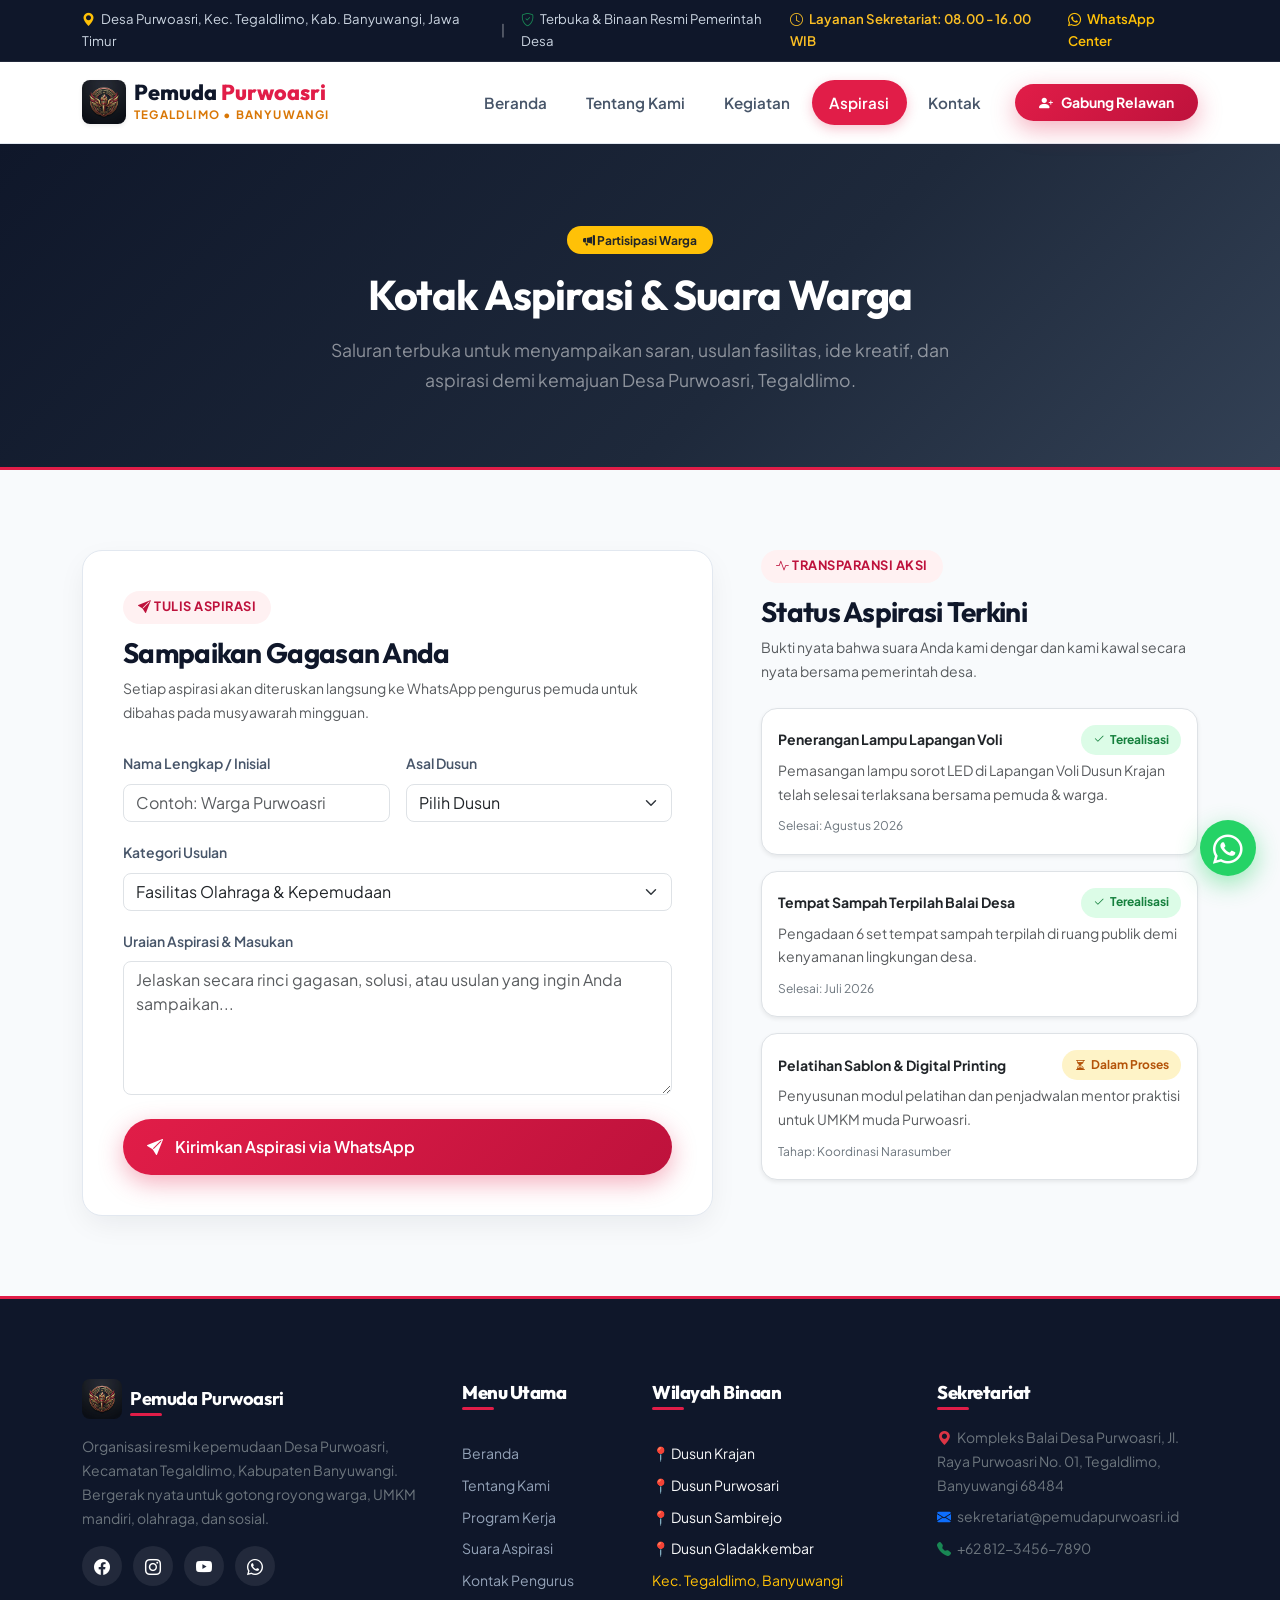
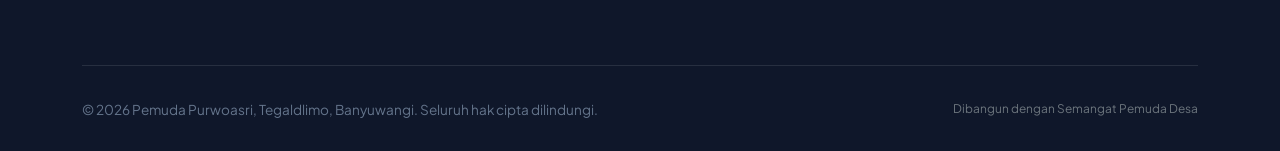
==== aspirasi.html @ f415be23 "ya" ====
<!DOCTYPE html>
<html lang="id" itemscope itemtype="http://schema.org/ContactPage">
<head>
  <meta charset="UTF-8" />
  <meta name="viewport" content="width=device-width, initial-scale=1.0, maximum-scale=1.0, user-scalable=no" />
  <meta http-equiv="X-UA-Compatible" content="IE=edge" />
  
  <title>Kotak Aspirasi & Suara Warga | Pemuda Purwoasri Tegaldlimo Banyuwangi</title>
  <meta name="description" content="Salurkan aspirasi, gagasan, usulan fasilitas, dan ide kreatif warga untuk kemajuan Desa Purwoasri, Kecamatan Tegaldlimo, Kabupaten Banyuwangi secara transparan." />
  <meta name="keywords" content="aspirasi pemuda purwoasri, suara warga purwoasri, usulan kegiatan tegaldlimo, karang taruna purwoasri banyuwangi, transparansi desa purwoasri" />
  <meta name="author" content="Organisasi Pemuda Purwoasri" />
  <meta name="robots" content="index, follow" />
  <link rel="canonical" href="https://pemuda-purwoasri.vercel.app/aspirasi" />
  <link rel="icon" type="image/webp" href="assets/img/favicon.webp" />
  <link rel="apple-touch-icon" href="assets/img/favicon.webp" />

  <!-- GEO & Local SEO -->
  <meta name="geo.region" content="ID-JI" />
  <meta name="geo.placename" content="Desa Purwoasri, Kecamatan Tegaldlimo, Kabupaten Banyuwangi, Jawa Timur" />
  <meta name="geo.position" content="-8.5447;114.2882" />
  <meta name="ICBM" content="-8.5447, 114.2882" />

  <!-- Open Graph -->
  <meta property="og:title" content="Kotak Aspirasi & Suara Warga Pemuda Purwoasri" />
  <meta property="og:description" content="Salurkan aspirasi dan gagasan demi kemajuan bersama di Desa Purwoasri, Tegaldlimo, Banyuwangi." />
  <meta property="og:url" content="https://pemuda-purwoasri.vercel.app/aspirasi" />
  <meta property="og:image" content="https://pemuda-purwoasri.vercel.app/assets/img/hero-garuda.webp" />

  <!-- Google Fonts & Styles -->
  <link rel="preconnect" href="https://fonts.googleapis.com" />
  <link rel="preconnect" href="https://fonts.gstatic.com" crossorigin />
  <link href="https://fonts.googleapis.com/css2?family=Outfit:wght@400;500;600;700;800;900&family=Plus+Jakarta+Sans:wght@300;400;500;600;700;800&display=swap" rel="stylesheet" />
  <link href="https://cdn.jsdelivr.net/npm/bootstrap@5.3.3/dist/css/bootstrap.min.css" rel="stylesheet" />
  <link rel="stylesheet" href="https://cdn.jsdelivr.net/npm/bootstrap-icons@1.11.3/font/bootstrap-icons.min.css" />
  <!-- Custom CSS -->
  <link rel="stylesheet" href="assets/css/style.css" />
</head>
<body>

  <!-- Top Announcement Bar -->
  <aside class="top-announcement d-none d-md-block" aria-label="Informasi Wilayah">
    <div class="container d-flex justify-content-between align-items-center">
      <div class="d-flex align-items-center gap-3">
        <span><i class="bi bi-geo-alt-fill text-warning me-1"></i> Desa Purwoasri, Kec. Tegaldlimo, Kab. Banyuwangi, Jawa Timur</span>
        <span class="text-white-50">|</span>
        <span><i class="bi bi-shield-check text-success me-1"></i> Terbuka & Binaan Resmi Pemerintah Desa</span>
      </div>
      <div class="d-flex align-items-center gap-3">
        <a href="kontak"><i class="bi bi-clock me-1"></i> Layanan Sekretariat: 08.00 - 16.00 WIB</a>
        <a href="https://wa.me/6281234567890" target="_blank" rel="noopener" class="text-warning"><i class="bi bi-whatsapp me-1"></i> WhatsApp Center</a>
      </div>
    </div>
  </aside>

  <!-- Navbar -->
  <header class="sticky-top">
    <div class="navbar navbar-expand-lg navbar-glass" id="mainNavbar">
      <div class="container">
        <!-- Logo Branding -->
        <a class="navbar-brand d-flex align-items-center gap-2" href="/">
          <img src="assets/img/logo.webp" alt="Logo Pemuda Purwoasri" width="44" height="44" class="rounded-3 shadow-sm" />
          <div class="brand-title-wrap">
            <span class="title">Pemuda <span style="color: var(--primary-red);">Purwoasri</span></span>
            <span class="sub d-block">Tegaldlimo • Banyuwangi</span>
          </div>
        </a>

        <!-- Hamburger Toggler -->
        <button class="navbar-toggler border-0 shadow-none" type="button" data-bs-toggle="collapse" data-bs-target="#navPurwoasri" aria-controls="navPurwoasri" aria-expanded="false" aria-label="Buka Navigasi">
          <span class="navbar-toggler-icon"></span>
        </button>

        <!-- Nav Links -->
        <nav class="collapse navbar-collapse" id="navPurwoasri">
          <ul class="navbar-nav ms-auto align-items-lg-center gap-1 my-3 my-lg-0">
            <li class="nav-item"><a class="nav-link" href="/">Beranda</a></li>
            <li class="nav-item"><a class="nav-link" href="tentang-kami">Tentang Kami</a></li>
            <li class="nav-item"><a class="nav-link" href="kegiatan">Kegiatan</a></li>
            <li class="nav-item"><a class="nav-link active" href="aspirasi">Aspirasi</a></li>
            <li class="nav-item"><a class="nav-link" href="kontak">Kontak</a></li>
          </ul>

          <!-- CTA Header -->
          <div class="ms-lg-3 mt-2 mt-lg-0">
            <button class="btn btn-hero-primary btn-sm px-4 py-2" data-bs-toggle="modal" data-bs-target="#modalGabung">
              <i class="bi bi-person-plus-fill"></i> Gabung Relawan
            </button>
          </div>
        </nav>
      </div>
    </div>
  </header>

  <main class="main">

    <!-- Page Header -->
    <header class="page-header text-center">
      <div class="container">
        <span class="badge bg-warning text-dark px-3 py-2 rounded-pill fw-bold mb-3">
          <i class="bi bi-megaphone-fill"></i> Partisipasi Warga
        </span>
        <h1 class="display-5 fw-bold mb-3">Kotak Aspirasi & Suara Warga</h1>
        <p class="text-white-50 mx-auto" style="max-width: 650px;">
          Saluran terbuka untuk menyampaikan saran, usulan fasilitas, ide kreatif, dan aspirasi demi kemajuan Desa Purwoasri, Tegaldlimo.
        </p>
      </div>
    </header>

    <!-- Form & Transparency Section -->
    <section class="section">
      <div class="container">
        <div class="row g-4 g-lg-5">
          
          <!-- Kolom Kiri: Form Input Smart WA -->
          <div class="col-lg-7">
            <div class="form-box">
              <span class="section-badge"><i class="bi bi-send-fill"></i> Tulis Aspirasi</span>
              <h3 class="fw-bold mb-2">Sampaikan Gagasan Anda</h3>
              <p class="small text-muted mb-4">Setiap aspirasi akan diteruskan langsung ke WhatsApp pengurus pemuda untuk dibahas pada musyawarah mingguan.</p>

              <form id="formAspirasi">
                <div class="row g-3">
                  <div class="col-md-6">
                    <label for="namaAspirasi" class="form-label small fw-semibold">Nama Lengkap / Inisial</label>
                    <input type="text" class="form-control rounded-3" id="namaAspirasi" name="nama" placeholder="Contoh: Warga Purwoasri" required />
                  </div>
                  <div class="col-md-6">
                    <label for="dusunAspirasi" class="form-label small fw-semibold">Asal Dusun</label>
                    <select class="form-select rounded-3" id="dusunAspirasi" name="dusun" required>
                      <option value="" disabled selected>Pilih Dusun</option>
                      <option value="Krajan">Dusun Krajan</option>
                      <option value="Purwosari">Dusun Purwosari</option>
                      <option value="Sambirejo">Dusun Sambirejo</option>
                      <option value="Gladakkembar">Dusun Gladakkembar</option>
                      <option value="Luar Purwoasri">Luar Purwoasri</option>
                    </select>
                  </div>
                  <div class="col-12">
                    <label for="kategoriAspirasi" class="form-label small fw-semibold">Kategori Usulan</label>
                    <select class="form-select rounded-3" id="kategoriAspirasi" name="kategori" required>
                      <option value="Fasilitas Olahraga">Fasilitas Olahraga & Kepemudaan</option>
                      <option value="Gotong Royong & Lingkungan">Gotong Royong & Kebersihan Lingkungan</option>
                      <option value="Inkubasi UMKM">Pemberdayaan UMKM & Pelatihan Kerja</option>
                      <option value="Bakti Sosial & Edukasi">Bakti Sosial & Bimbingan Belajar Anak</option>
                      <option value="Lainnya">Usulan / Saran Umum</option>
                    </select>
                  </div>
                  <div class="col-12">
                    <label for="isiAspirasi" class="form-label small fw-semibold">Uraian Aspirasi & Masukan</label>
                    <textarea class="form-control rounded-3" id="isiAspirasi" name="pesan" rows="5" placeholder="Jelaskan secara rinci gagasan, solusi, atau usulan yang ingin Anda sampaikan..." required></textarea>
                  </div>
                  <div class="col-12 mt-4">
                    <button type="submit" class="btn btn-hero-primary rounded-pill px-4 py-3 fw-semibold w-100">
                      <i class="bi bi-send-fill me-1"></i> Kirimkan Aspirasi via WhatsApp
                    </button>
                  </div>
                </div>
              </form>
            </div>
          </div>

          <!-- Kolom Kanan: Rekap Transparansi Aspirasi Masuk -->
          <div class="col-lg-5">
            <span class="section-badge"><i class="bi bi-activity"></i> Transparansi Aksi</span>
            <h3 class="fw-bold mb-2">Status Aspirasi Terkini</h3>
            <p class="small text-muted mb-4">Bukti nyata bahwa suara Anda kami dengar dan kami kawal secara nyata bersama pemerintah desa.</p>

            <div class="d-flex flex-column gap-3">
              
              <div class="p-3 bg-white rounded-4 border shadow-sm">
                <div class="d-flex justify-content-between align-items-center mb-1">
                  <span class="small fw-bold text-dark">Penerangan Lampu Lapangan Voli</span>
                  <span class="status-badge-done"><i class="bi bi-check2"></i> Terealisasi</span>
                </div>
                <p class="small text-muted mb-1">Pemasangan lampu sorot LED di Lapangan Voli Dusun Krajan telah selesai terlaksana bersama pemuda & warga.</p>
                <small class="text-secondary" style="font-size: 0.75rem;">Selesai: Agustus 2026</small>
              </div>

              <div class="p-3 bg-white rounded-4 border shadow-sm">
                <div class="d-flex justify-content-between align-items-center mb-1">
                  <span class="small fw-bold text-dark">Tempat Sampah Terpilah Balai Desa</span>
                  <span class="status-badge-done"><i class="bi bi-check2"></i> Terealisasi</span>
                </div>
                <p class="small text-muted mb-1">Pengadaan 6 set tempat sampah terpilah di ruang publik demi kenyamanan lingkungan desa.</p>
                <small class="text-secondary" style="font-size: 0.75rem;">Selesai: Juli 2026</small>
              </div>

              <div class="p-3 bg-white rounded-4 border shadow-sm">
                <div class="d-flex justify-content-between align-items-center mb-1">
                  <span class="small fw-bold text-dark">Pelatihan Sablon & Digital Printing</span>
                  <span class="status-badge-process"><i class="bi bi-hourglass-split"></i> Dalam Proses</span>
                </div>
                <p class="small text-muted mb-1">Penyusunan modul pelatihan dan penjadwalan mentor praktisi untuk UMKM muda Purwoasri.</p>
                <small class="text-secondary" style="font-size: 0.75rem;">Tahap: Koordinasi Narasumber</small>
              </div>

            </div>
          </div>

        </div>
      </div>
    </section>

  </main>

  <!-- ======= FOOTER ======= -->
  <footer class="footer-dark">
    <div class="container">
      <div class="row g-4">
        <!-- Col 1 -->
        <div class="col-lg-4 col-md-6">
          <div class="d-flex align-items-center gap-2 mb-3">
            <img src="assets/img/logo.webp" alt="Logo Pemuda Purwoasri" width="40" height="40" class="rounded-3" />
            <h5 class="mb-0 text-white fw-bold">Pemuda Purwoasri</h5>
          </div>
          <p class="small text-secondary mb-3">
            Organisasi resmi kepemudaan Desa Purwoasri, Kecamatan Tegaldlimo, Kabupaten Banyuwangi. Bergerak nyata untuk gotong royong warga, UMKM mandiri, olahraga, dan sosial.
          </p>
          <div class="footer-social">
            <a href="https://facebook.com/pemudapurwoasri" target="_blank" rel="noopener" aria-label="Facebook"><i class="bi bi-facebook"></i></a>
            <a href="https://instagram.com/pemudapurwoasri" target="_blank" rel="noopener" aria-label="Instagram"><i class="bi bi-instagram"></i></a>
            <a href="https://youtube.com/@pemudapurwoasri" target="_blank" rel="noopener" aria-label="YouTube"><i class="bi bi-youtube"></i></a>
            <a href="https://wa.me/6281234567890" target="_blank" rel="noopener" aria-label="WhatsApp"><i class="bi bi-whatsapp"></i></a>
          </div>
        </div>

        <!-- Col 2 -->
        <div class="col-lg-2 col-md-6 col-6">
          <h5>Menu Utama</h5>
          <ul class="list-unstyled small d-flex flex-column gap-2 mt-3">
            <li><a href="/">Beranda</a></li>
            <li><a href="tentang-kami">Tentang Kami</a></li>
            <li><a href="kegiatan">Program Kerja</a></li>
            <li><a href="aspirasi">Suara Aspirasi</a></li>
            <li><a href="kontak">Kontak Pengurus</a></li>
          </ul>
        </div>

        <!-- Col 3 -->
        <div class="col-lg-3 col-md-6 col-6">
          <h5>Wilayah Binaan</h5>
          <ul class="list-unstyled small d-flex flex-column gap-2 mt-3">
            <li><span class="text-light">📍 Dusun Krajan</span></li>
            <li><span class="text-light">📍 Dusun Purwosari</span></li>
            <li><span class="text-light">📍 Dusun Sambirejo</span></li>
            <li><span class="text-light">📍 Dusun Gladakkembar</span></li>
            <li><span class="text-warning">Kec. Tegaldlimo, Banyuwangi</span></li>
          </ul>
        </div>

        <!-- Col 4 -->
        <div class="col-lg-3 col-md-6">
          <h5>Sekretariat</h5>
          <p class="small text-secondary mb-2">
            <i class="bi bi-geo-alt-fill text-danger me-1"></i> Kompleks Balai Desa Purwoasri, Jl. Raya Purwoasri No. 01, Tegaldlimo, Banyuwangi 68484
          </p>
          <p class="small text-secondary mb-2">
            <i class="bi bi-envelope-fill text-primary me-1"></i> sekretariat@pemudapurwoasri.id
          </p>
          <p class="small text-secondary">
            <i class="bi bi-telephone-fill text-success me-1"></i> +62 812-3456-7890
          </p>
        </div>
      </div>

      <div class="footer-bottom d-flex justify-content-between align-items-center flex-wrap gap-2">
        <p class="mb-0">&copy; 2026 Pemuda Purwoasri, Tegaldlimo, Banyuwangi. Seluruh hak cipta dilindungi.</p>
        <p class="mb-0 text-secondary small">Dibangun dengan Semangat Pemuda Desa</p>
      </div>
    </div>
  </footer>

  <!-- Floating Action Buttons (Stacked Bottom-Right) -->
  <a href="https://wa.me/6281234567890" target="_blank" rel="noopener" class="float-wa" aria-label="WhatsApp Center">
    <i class="bi bi-whatsapp"></i>
  </a>
  <a href="#" class="scroll-top" id="scrollTopBtn" aria-label="Kembali ke atas">
    <i class="bi bi-arrow-up"></i>
  </a>

  <!-- Modal Pendaftaran Relawan (Smart WhatsApp Direct) -->
  <div class="modal fade" id="modalGabung" tabindex="-1" aria-labelledby="modalGabungLabel" aria-hidden="true">
    <div class="modal-dialog modal-dialog-centered">
      <div class="modal-content border-0 shadow-lg rounded-4 overflow-hidden">
        <div class="modal-header text-white p-4" style="background: linear-gradient(135deg, #e11d48, #be123c);">
          <div>
            <h5 class="modal-title fw-bold" id="modalGabungLabel">Pendaftaran Relawan Pemuda</h5>
            <small class="text-white-50">Desa Purwoasri, Kec. Tegaldlimo, Kab. Banyuwangi</small>
          </div>
          <button type="button" class="btn-close btn-close-white" data-bs-dismiss="modal" aria-label="Tutup"></button>
        </div>
        <div class="modal-body p-4">
          <form id="formRelawan">
            <div class="mb-3">
              <label for="relawanNama" class="form-label fw-semibold small">Nama Lengkap</label>
              <input type="text" class="form-control rounded-3" id="relawanNama" placeholder="Contoh: Budi Santoso" required />
            </div>
            <div class="mb-3">
              <label for="relawanDusun" class="form-label fw-semibold small">Asal Dusun</label>
              <select class="form-select rounded-3" id="relawanDusun" required>
                <option value="" disabled selected>Pilih Dusun</option>
                <option value="Krajan">Dusun Krajan</option>
                <option value="Purwosari">Dusun Purwosari</option>
                <option value="Sambirejo">Dusun Sambirejo</option>
                <option value="Gladakkembar">Dusun Gladakkembar</option>
              </select>
            </div>
            <div class="mb-3">
              <label for="relawanWA" class="form-label fw-semibold small">Nomor WhatsApp Aktif</label>
              <input type="tel" class="form-control rounded-3" id="relawanWA" placeholder="08xxxxxxxxxx" required />
            </div>
            <div class="mb-3">
              <label for="relawanMinat" class="form-label fw-semibold small">Minat Bidang Kegiatan</label>
              <select class="form-select rounded-3" id="relawanMinat">
                <option value="Olahraga">Olahraga & Turnamen</option>
                <option value="UMKM">Inkubasi UMKM & Kewirausahaan</option>
                <option value="Sosial">Bakti Sosial & Gotong Royong</option>
                <option value="Media">Desain Grafis & Konten Kreator</option>
              </select>
            </div>
            <button type="submit" class="btn btn-hero-primary w-100 py-2 mt-2">
              <i class="bi bi-send-fill me-1"></i> Kirim Pendaftaran via WhatsApp
            </button>
          </form>
        </div>
      </div>
    </div>
  </div>

  <!-- Vendor JS Files -->
  <script src="https://cdn.jsdelivr.net/npm/bootstrap@5.3.3/dist/js/bootstrap.bundle.min.js"></script>
  <!-- Main JS File -->
  <script src="assets/js/main.js"></script>
</body>
</html>
---- assets/css/style.css ----
/* =======================================================
   DESIGN TOKENS & ROOT VARIABLES
   Website Resmi Pemuda Purwoasri, Tegaldlimo, Banyuwangi
   Theme: Bersih, Elegan, Patriotik & Berwibawa
   Garuda Pancasila & Semangat Merah Putih
   ======================================================= */
:root {
  /* Merah Berani & Crimson Youth Core */
  --primary-red: #e11d48;
  --primary-crimson: #be123c;
  --primary-deep-red: #881337;
  --primary-ruby: #9f1239;
  --primary-rose: #f43f5e;
  --primary-light: #fff1f2;
  --primary-glow: rgba(225, 29, 72, 0.15);

  /* Emas Prestasi & Amber Energy */
  --accent-gold: #fbbf24;
  --accent-amber: #f59e0b;
  --accent-dark-amber: #d97706;
  --accent-light-amber: #fef3c7;
  --accent-emerald: #10b981;
  --accent-cyan: #0284c7;

  /* Surfaces & Clean Backgrounds */
  --surface-body: #f8fafc;
  --surface-card: #ffffff;
  --surface-subtle: #f1f5f9;
  --text-main: #475569;
  --text-dark: #0f172a;
  --text-muted: #64748b;
  --border-subtle: #e2e8f0;

  /* Multi-Generation Target Badges */
  --badge-youth-bg: #ffe4e6;
  --badge-youth-text: #be123c;
  --badge-biz-bg: #fef3c7;
  --badge-biz-text: #b45309;
  --badge-social-bg: #ecfdf5;
  --badge-social-text: #047857;

  /* Radius & Shadows */
  --radius-pill: 50rem;
  --radius-card: 1.25rem;
  --radius-xl: 1.75rem;
  --shadow-subtle: 0 4px 20px -2px rgba(15, 23, 42, 0.05);
  --shadow-card: 0 10px 30px -5px rgba(15, 23, 42, 0.08);
  --shadow-float: 0 20px 45px -10px rgba(225, 29, 72, 0.18);
  --shadow-red: 0 8px 24px rgba(225, 29, 72, 0.35);
  --shadow-gold: 0 8px 24px rgba(245, 158, 11, 0.35);
}

/* =======================================================
   STRICT NO-OVERFLOW / FULL SCREEN RESPONSIVE RESETS
   ======================================================= */
*, *::before, *::after {
  box-sizing: border-box;
  margin: 0;
  padding: 0;
}

html {
  scroll-behavior: smooth;
  width: 100%;
  max-width: 100vw;
  overflow-x: hidden;
  touch-action: pan-y;
  -webkit-text-size-adjust: 100%;
}

body {
  background-color: var(--surface-body);
  color: var(--text-main);
  font-family: 'Plus Jakarta Sans', -apple-system, BlinkMacSystemFont, 'Segoe UI', Roboto, sans-serif;
  width: 100%;
  max-width: 100vw;
  overflow-x: hidden;
  position: relative;
  line-height: 1.7;
}

.main {
  width: 100%;
  max-width: 100%;
  overflow-x: hidden;
}

.container, .container-fluid {
  max-width: 100%;
  box-sizing: border-box;
}

@media (min-width: 1200px) {
  .container {
    max-width: 1140px;
  }
}

@media (min-width: 1400px) {
  .container {
    max-width: 1240px;
  }
}

h1, h2, h3, h4, h5, h6, .font-heading {
  font-family: 'Outfit', sans-serif;
  font-weight: 800;
  letter-spacing: -0.025em;
  color: var(--text-dark);
}

a {
  text-decoration: none;
  transition: all 0.3s ease;
}

img {
  max-width: 100%;
  height: auto;
  display: block;
}

/* =======================================================
   TOP ANNOUNCEMENT BAR
   ======================================================= */
.top-announcement {
  background: #0f172a;
  color: #cbd5e1;
  font-size: 0.825rem;
  padding: 8px 0;
  border-bottom: 1px solid rgba(255, 255, 255, 0.08);
}

.top-announcement a {
  color: #fbbf24;
  font-weight: 600;
}

.top-announcement a:hover {
  color: #ffffff;
}

/* =======================================================
   NAVBAR & HEADER (CLEAN & ELEGANT)
   ======================================================= */
.navbar-glass {
  background: rgba(255, 255, 255, 0.96);
  backdrop-filter: blur(16px);
  -webkit-backdrop-filter: blur(16px);
  border-bottom: 1px solid #e2e8f0;
  padding: 0.85rem 0;
  transition: all 0.35s ease;
  z-index: 1030;
}

.navbar-glass.scrolled {
  background: #ffffff;
  box-shadow: 0 10px 30px rgba(15, 23, 42, 0.08);
  padding: 0.65rem 0;
}

.navbar-brand img {
  object-fit: cover;
  border-radius: 10px;
  transition: transform 0.25s ease;
}

.navbar-brand:hover img {
  transform: scale(1.05);
}

.navbar-brand .brand-title-wrap .title {
  font-family: 'Outfit', sans-serif;
  font-weight: 800;
  font-size: 1.35rem;
  color: var(--text-dark);
  line-height: 1.1;
  display: block;
}

.navbar-brand .brand-title-wrap .sub {
  font-size: 0.72rem;
  font-weight: 700;
  color: var(--accent-dark-amber);
  letter-spacing: 1.2px;
  text-transform: uppercase;
}

.navbar-nav .nav-link {
  font-weight: 600;
  font-size: 0.95rem;
  color: #475569;
  padding: 0.6rem 1.1rem !important;
  border-radius: var(--radius-pill);
  transition: all 0.25s ease;
}

.navbar-nav .nav-link:hover {
  color: var(--primary-red);
  background-color: var(--primary-light);
}

.navbar-nav .nav-link.active {
  color: #ffffff !important;
  background: var(--primary-red);
  box-shadow: 0 4px 12px rgba(225, 29, 72, 0.25);
}

/* =======================================================
   BUTTONS (YOUTH ENERGY & GLOW)
   ======================================================= */
.btn-hero-primary, .btn-primary {
  background: linear-gradient(135deg, #e11d48 0%, #be123c 100%);
  color: #ffffff !important;
  font-weight: 700;
  border-radius: var(--radius-pill);
  padding: 0.85rem 2rem;
  border: none;
  box-shadow: var(--shadow-red);
  transition: all 0.3s ease;
  display: inline-flex;
  align-items: center;
  gap: 0.5rem;
}

.btn-hero-primary:hover, .btn-primary:hover {
  background: linear-gradient(135deg, #f43f5e 0%, #e11d48 100%);
  transform: translateY(-2px);
  box-shadow: 0 12px 28px rgba(225, 29, 72, 0.45);
}

.btn-hero-gold {
  background: linear-gradient(135deg, #f59e0b 0%, #d97706 100%);
  color: #ffffff !important;
  font-weight: 700;
  border-radius: var(--radius-pill);
  padding: 0.85rem 2rem;
  border: none;
  box-shadow: var(--shadow-gold);
  transition: all 0.3s ease;
  display: inline-flex;
  align-items: center;
  gap: 0.5rem;
}

.btn-hero-gold:hover {
  background: linear-gradient(135deg, #fbbf24 0%, #f59e0b 100%);
  transform: translateY(-2px);
  box-shadow: 0 12px 28px rgba(245, 158, 11, 0.45);
}

.btn-hero-glass, .btn-outline-glass {
  background: rgba(255, 255, 255, 0.15);
  backdrop-filter: blur(12px);
  -webkit-backdrop-filter: blur(12px);
  border: 1.5px solid rgba(255, 255, 255, 0.5);
  color: #ffffff !important;
  font-weight: 700;
  border-radius: var(--radius-pill);
  padding: 0.85rem 2rem;
  transition: all 0.3s ease;
  display: inline-flex;
  align-items: center;
  gap: 0.5rem;
}

.btn-hero-glass:hover, .btn-outline-glass:hover {
  background: #ffffff;
  color: #0f172a !important;
  border-color: #ffffff;
  transform: translateY(-2px);
  box-shadow: 0 8px 24px rgba(255, 255, 255, 0.3);
}

.btn-outline-clean {
  background: #ffffff;
  border: 1.5px solid #cbd5e1;
  color: #334155 !important;
  font-weight: 700;
  border-radius: var(--radius-pill);
  padding: 0.85rem 2rem;
  transition: all 0.3s ease;
  display: inline-flex;
  align-items: center;
  gap: 0.5rem;
}

.btn-outline-clean:hover {
  background: #f8fafc;
  color: var(--primary-red) !important;
  border-color: var(--primary-red);
  transform: translateY(-2px);
  box-shadow: 0 6px 18px rgba(0, 0, 0, 0.06);
}

/* =======================================================
   HERO SECTION (FULL BACKGROUND GARUDA PANCASILA & MERDEKA)
   ======================================================= */
.hero-garuda-section {
  position: relative;
  min-height: 88vh;
  display: flex;
  align-items: center;
  color: #ffffff;
  padding: 100px 0 80px 0;
  background-image: url('../img/hero-garuda.webp');
  background-size: cover;
  background-position: center;
  background-repeat: no-repeat;
  overflow: hidden;
}

.hero-garuda-overlay {
  position: absolute;
  inset: 0;
  background: linear-gradient(180deg, 
    rgba(15, 23, 42, 0.72) 0%, 
    rgba(15, 23, 42, 0.82) 45%, 
    rgba(15, 23, 42, 0.95) 100%
  );
  backdrop-filter: blur(1.5px);
  -webkit-backdrop-filter: blur(1.5px);
  z-index: 1;
}

.hero-garuda-section .container {
  position: relative;
  z-index: 2;
}

.hero-tag-garuda {
  display: inline-flex;
  align-items: center;
  gap: 0.5rem;
  background: rgba(251, 191, 36, 0.18);
  border: 1px solid rgba(251, 191, 36, 0.45);
  backdrop-filter: blur(10px);
  -webkit-backdrop-filter: blur(10px);
  color: #fef08a;
  padding: 0.5rem 1.35rem;
  border-radius: var(--radius-pill);
  font-weight: 700;
  font-size: 0.85rem;
  text-transform: uppercase;
  letter-spacing: 0.8px;
  margin-bottom: 1.5rem;
  box-shadow: 0 4px 15px rgba(245, 158, 11, 0.2);
}

.hero-title-garuda {
  font-size: 3.4rem;
  font-weight: 900;
  line-height: 1.16;
  color: #ffffff;
  margin-bottom: 1.35rem;
  letter-spacing: -0.025em;
}

.hero-title-garuda span {
  background: linear-gradient(135deg, #fbbf24 0%, #fde047 50%, #ffffff 100%);
  -webkit-background-clip: text;
  background-clip: text;
  -webkit-text-fill-color: transparent;
  text-shadow: 0 0 30px rgba(251, 191, 36, 0.35);
}

.hero-subtitle-garuda {
  font-size: 1.18rem;
  color: #f1f5f9;
  margin-bottom: 2.25rem;
  max-width: 680px;
  line-height: 1.8;
}

.hero-buttons-garuda {
  display: flex;
  flex-wrap: wrap;
  gap: 1rem;
  margin-bottom: 3rem;
}

/* Hero Stats Bar in Full Background */
.hero-stats-garuda {
  background: rgba(255, 255, 255, 0.08);
  backdrop-filter: blur(18px);
  -webkit-backdrop-filter: blur(18px);
  border: 1px solid rgba(255, 255, 255, 0.2);
  border-radius: var(--radius-card);
  padding: 1.75rem 2rem;
  display: grid;
  grid-template-columns: repeat(4, 1fr);
  gap: 1.5rem;
  box-shadow: 0 20px 40px rgba(0, 0, 0, 0.25);
}

.hero-stat-box {
  text-align: center;
  position: relative;
}

.hero-stat-box:not(:last-child)::after {
  content: '';
  position: absolute;
  right: 0;
  top: 15%;
  height: 70%;
  width: 1px;
  background: rgba(255, 255, 255, 0.2);
}

.hero-stat-number {
  font-family: 'Outfit', sans-serif;
  font-size: 2.3rem;
  font-weight: 800;
  color: #fbbf24;
  line-height: 1;
  margin-bottom: 0.35rem;
  text-shadow: 0 0 20px rgba(251, 191, 36, 0.35);
}

.hero-stat-label {
  font-size: 0.825rem;
  color: #e2e8f0;
  font-weight: 600;
  text-transform: uppercase;
  letter-spacing: 0.5px;
}

/* =======================================================
   INNER PAGE HERO HEADERS
   ======================================================= */
.page-header {
  position: relative;
  background: linear-gradient(135deg, #0f172a 0%, #1e293b 60%, #334155 100%);
  color: #ffffff;
  padding: 80px 0 55px 0;
  overflow: hidden;
  border-bottom: 3px solid var(--primary-red);
}

.page-header h1 {
  font-size: 2.6rem;
  font-weight: 900;
  color: #ffffff;
  margin-bottom: 0.75rem;
}

.page-header p {
  color: #cbd5e1;
  font-size: 1.1rem;
  max-width: 620px;
}

/* =======================================================
   SECTION TITLES & HEADINGS
   ======================================================= */
.section {
  padding: 80px 0;
  width: 100%;
  overflow-x: hidden;
}

.section-tag {
  display: inline-block;
  padding: 0.4rem 1.1rem;
  background: var(--primary-light);
  color: var(--primary-crimson);
  font-weight: 700;
  font-size: 0.825rem;
  border-radius: var(--radius-pill);
  text-transform: uppercase;
  letter-spacing: 0.8px;
  margin-bottom: 0.75rem;
  border: 1px solid rgba(225, 29, 72, 0.2);
}

.section-title {
  font-size: 2.35rem;
  font-weight: 800;
  margin-bottom: 1rem;
}

.section-subtitle {
  color: var(--text-muted);
  font-size: 1.08rem;
  max-width: 650px;
  margin: 0 auto;
}

/* =======================================================
   MULTI-GENERATION CARDS
   ======================================================= */
.gen-card {
  background: #ffffff;
  border-radius: var(--radius-card);
  padding: 2.25rem 2rem;
  border: 1px solid #e2e8f0;
  box-shadow: var(--shadow-subtle);
  transition: all 0.35s ease;
  height: 100%;
  position: relative;
  overflow: hidden;
}

.gen-card::before {
  content: '';
  position: absolute;
  top: 0;
  left: 0;
  width: 100%;
  height: 4px;
  background: var(--primary-red);
  opacity: 0;
  transition: opacity 0.3s ease;
}

.gen-card:hover {
  transform: translateY(-6px);
  box-shadow: var(--shadow-card);
  border-color: rgba(225, 29, 72, 0.25);
}

.gen-card:hover::before {
  opacity: 1;
}

.gen-card-icon {
  width: 60px;
  height: 60px;
  border-radius: 14px;
  display: flex;
  align-items: center;
  justify-content: center;
  font-size: 1.65rem;
  margin-bottom: 1.5rem;
}

.gen-youth .gen-card-icon {
  background: var(--badge-youth-bg);
  color: var(--badge-youth-text);
}

.gen-biz .gen-card-icon {
  background: var(--badge-biz-bg);
  color: var(--badge-biz-text);
}

.gen-social .gen-card-icon {
  background: var(--badge-social-bg);
  color: var(--badge-social-text);
}

/* =======================================================
   PROGRAM / KEGIATAN CARDS
   ======================================================= */
.program-card {
  background: #ffffff;
  border-radius: var(--radius-card);
  overflow: hidden;
  border: 1px solid #e2e8f0;
  box-shadow: var(--shadow-subtle);
  transition: all 0.35s ease;
  height: 100%;
  display: flex;
  flex-direction: column;
}

.program-card:hover {
  transform: translateY(-6px);
  box-shadow: var(--shadow-card);
  border-color: rgba(225, 29, 72, 0.25);
}

.program-img-wrap {
  position: relative;
  height: 220px;
  overflow: hidden;
}

.program-img-wrap img {
  width: 100%;
  height: 100%;
  object-fit: cover;
  transition: transform 0.5s ease;
}

.program-card:hover .program-img-wrap img {
  transform: scale(1.06);
}

.program-category {
  position: absolute;
  top: 14px;
  left: 14px;
  background: rgba(15, 23, 42, 0.85);
  backdrop-filter: blur(8px);
  color: #fbbf24;
  font-weight: 700;
  font-size: 0.75rem;
  padding: 0.35rem 0.85rem;
  border-radius: var(--radius-pill);
}

.program-body {
  padding: 1.75rem;
  display: flex;
  flex-direction: column;
  flex-grow: 1;
}

.program-meta {
  font-size: 0.825rem;
  color: var(--text-muted);
  display: flex;
  gap: 1rem;
  margin-bottom: 0.75rem;
}

.program-title {
  font-size: 1.25rem;
  font-weight: 700;
  margin-bottom: 0.75rem;
  line-height: 1.35;
}

.program-title a {
  color: var(--text-dark);
}

.program-title a:hover {
  color: var(--primary-red);
}

.program-desc {
  font-size: 0.92rem;
  color: var(--text-main);
  margin-bottom: 1.25rem;
  flex-grow: 1;
}

.program-progress-bar {
  height: 6px;
  border-radius: 4px;
  background-color: #f1f5f9;
  overflow: hidden;
  margin-bottom: 0.5rem;
}

.program-progress-fill {
  height: 100%;
  background: var(--primary-red);
  border-radius: 4px;
}

/* =======================================================
   GALLERY & PHOTO GRID
   ======================================================= */
.gallery-item {
  position: relative;
  border-radius: var(--radius-card);
  overflow: hidden;
  height: 250px;
  box-shadow: var(--shadow-subtle);
  border: 1px solid #e2e8f0;
}

.gallery-item img {
  width: 100%;
  height: 100%;
  object-fit: cover;
  transition: transform 0.5s ease;
}

.gallery-overlay {
  position: absolute;
  inset: 0;
  background: linear-gradient(to top, rgba(15, 23, 42, 0.85) 0%, rgba(15, 23, 42, 0.2) 60%, transparent 100%);
  opacity: 0;
  display: flex;
  flex-direction: column;
  justify-content: flex-end;
  padding: 1.5rem;
  transition: all 0.35s ease;
  color: #ffffff;
}

.gallery-item:hover img {
  transform: scale(1.08);
}

.gallery-item:hover .gallery-overlay {
  opacity: 1;
}

/* =======================================================
   TESTIMONIALS & REVIEWS
   ======================================================= */
.testi-card {
  background: #ffffff;
  border-radius: var(--radius-card);
  padding: 2.25rem;
  border: 1px solid #e2e8f0;
  box-shadow: var(--shadow-subtle);
  position: relative;
  height: 100%;
}

.testi-quote {
  font-size: 1rem;
  font-style: italic;
  color: #475569;
  line-height: 1.75;
  margin-bottom: 1.5rem;
}

.testi-user {
  display: flex;
  align-items: center;
  gap: 1rem;
}

.testi-avatar {
  width: 52px;
  height: 52px;
  border-radius: 50%;
  object-fit: cover;
  border: 2px solid var(--primary-red);
}

.testi-name {
  font-weight: 700;
  font-size: 1.05rem;
  color: var(--text-dark);
  margin-bottom: 0.15rem;
}

.testi-role {
  font-size: 0.825rem;
  color: var(--text-muted);
}

/* =======================================================
   FAQ ACCORDION
   ======================================================= */
.faq-accordion .accordion-item {
  border: 1px solid #e2e8f0;
  border-radius: var(--radius-card) !important;
  margin-bottom: 1rem;
  overflow: hidden;
  box-shadow: 0 2px 8px rgba(0,0,0,0.02);
}

.faq-accordion .accordion-button {
  font-weight: 700;
  font-size: 1.05rem;
  color: var(--text-dark);
  padding: 1.25rem 1.5rem;
  background-color: #ffffff;
}

.faq-accordion .accordion-button:not(.collapsed) {
  color: var(--primary-red);
  background-color: var(--primary-light);
  box-shadow: none;
}

.faq-accordion .accordion-body {
  padding: 1.25rem 1.5rem;
  color: var(--text-main);
  line-height: 1.75;
}

/* =======================================================
   CTA BANNER (CLEAN & ELEGANT)
   ======================================================= */
.cta-banner-clean {
  background: linear-gradient(135deg, #0f172a 0%, #1e293b 100%);
  border-radius: var(--radius-xl);
  padding: 4.5rem 3rem;
  color: #ffffff;
  position: relative;
  overflow: hidden;
  box-shadow: var(--shadow-card);
  border: 1px solid rgba(255, 255, 255, 0.1);
}

.cta-banner-clean h2 {
  color: #ffffff;
  font-size: 2.4rem;
  font-weight: 800;
  margin-bottom: 1rem;
}

.cta-banner-clean p {
  color: #cbd5e1;
  font-size: 1.1rem;
  max-width: 650px;
}

/* =======================================================
   INNER PAGES COMPONENTS: FILTER, ACTIVITIES, FORMS, CONTACT
   ======================================================= */
.filter-btn {
  background: #ffffff;
  border: 1.5px solid #e2e8f0;
  color: #475569;
  font-weight: 600;
  font-size: 0.875rem;
  padding: 0.6rem 1.35rem;
  border-radius: var(--radius-pill);
  transition: all 0.25s ease;
  cursor: pointer;
  box-shadow: 0 2px 6px rgba(0, 0, 0, 0.02);
}

.filter-btn:hover {
  background: var(--primary-light);
  border-color: var(--primary-rose);
  color: var(--primary-crimson);
}

.filter-btn.active {
  background: var(--primary-red);
  border-color: var(--primary-red);
  color: #ffffff;
  box-shadow: 0 4px 14px rgba(225, 29, 72, 0.35);
}

.activity-card {
  background: #ffffff;
  border-radius: var(--radius-card);
  overflow: hidden;
  border: 1px solid #e2e8f0;
  box-shadow: var(--shadow-subtle);
  transition: all 0.35s ease;
}

.activity-card:hover {
  transform: translateY(-6px);
  box-shadow: var(--shadow-card);
  border-color: rgba(225, 29, 72, 0.25);
}

.activity-img {
  width: 100%;
  height: 220px;
  object-fit: cover;
  transition: transform 0.5s ease;
}

.activity-card:hover .activity-img {
  transform: scale(1.05);
}

.form-box {
  background: #ffffff;
  border: 1px solid #e2e8f0;
  border-radius: var(--radius-card);
  padding: 2.5rem;
  box-shadow: var(--shadow-card);
}

.contact-card {
  background: #ffffff;
  border: 1px solid #e2e8f0;
  border-radius: var(--radius-card);
  padding: 2.25rem 2rem;
  box-shadow: var(--shadow-subtle);
  transition: all 0.3s ease;
  height: 100%;
}

.contact-card:hover {
  transform: translateY(-4px);
  box-shadow: var(--shadow-card);
  border-color: rgba(225, 29, 72, 0.25);
}

.contact-icon {
  width: 58px;
  height: 58px;
  border-radius: 14px;
  background: var(--primary-light);
  color: var(--primary-red);
  display: flex;
  align-items: center;
  justify-content: center;
  font-size: 1.6rem;
  margin-bottom: 1.25rem;
}

.section-badge {
  display: inline-block;
  padding: 0.35rem 0.95rem;
  background: var(--primary-light);
  color: var(--primary-crimson);
  font-weight: 700;
  font-size: 0.8rem;
  border-radius: var(--radius-pill);
  text-transform: uppercase;
  letter-spacing: 0.5px;
  margin-bottom: 0.75rem;
}

.status-badge-done {
  background: #dcfce7;
  color: #15803d;
  font-weight: 700;
  font-size: 0.75rem;
  padding: 0.3rem 0.75rem;
  border-radius: var(--radius-pill);
  display: inline-flex;
  align-items: center;
  gap: 0.3rem;
}

.status-badge-process {
  background: #fef3c7;
  color: #b45309;
  font-weight: 700;
  font-size: 0.75rem;
  padding: 0.3rem 0.75rem;
  border-radius: var(--radius-pill);
  display: inline-flex;
  align-items: center;
  gap: 0.3rem;
}

/* =======================================================
   FOOTER (EXECUTIVE DARK WITH CLEAN DETAILS)
   ======================================================= */
.footer-dark {
  background: #0f172a;
  color: #cbd5e1;
  padding: 80px 0 30px 0;
  border-top: 3px solid var(--primary-red);
  position: relative;
  width: 100%;
  overflow-x: hidden;
}

.footer-dark h5 {
  color: #ffffff;
  font-weight: 800;
  font-size: 1.15rem;
  margin-bottom: 1.35rem;
  position: relative;
  display: inline-block;
}

.footer-dark h5::after {
  content: '';
  position: absolute;
  left: 0;
  bottom: -6px;
  width: 32px;
  height: 3px;
  background: var(--primary-red);
  border-radius: 2px;
}

.footer-dark a {
  color: #94a3b8;
}

.footer-dark a:hover {
  color: #ffffff;
  padding-left: 4px;
}

.footer-social a {
  width: 40px;
  height: 40px;
  border-radius: 50%;
  background: rgba(255, 255, 255, 0.08);
  display: inline-flex;
  align-items: center;
  justify-content: center;
  color: #ffffff;
  margin-right: 0.5rem;
  transition: all 0.3s ease;
}

.footer-social a:hover {
  background: var(--primary-red);
  color: #ffffff;
  transform: translateY(-3px);
}

.footer-bottom {
  border-top: 1px solid rgba(255, 255, 255, 0.1);
  padding-top: 2rem;
  margin-top: 3.5rem;
  font-size: 0.85rem;
  color: #64748b;
}

/* =======================================================
   FLOATING ACTION BUTTONS (WHATSAPP & ROLLBACK STACKED)
   ======================================================= */
/* 1. WhatsApp Button (Bottom-Right) */
.float-wa {
  position: fixed;
  bottom: 24px;
  right: 24px;
  background: #25d366;
  color: #ffffff !important;
  width: 56px;
  height: 56px;
  border-radius: 50%;
  display: flex;
  align-items: center;
  justify-content: center;
  font-size: 1.85rem;
  box-shadow: 0 8px 24px rgba(37, 211, 102, 0.45);
  z-index: 1050;
  transition: all 0.3s cubic-bezier(0.4, 0, 0.2, 1);
}

.float-wa:hover {
  transform: scale(1.1);
  box-shadow: 0 12px 28px rgba(37, 211, 102, 0.6);
}

/* 2. Rollback / Scroll-Top Button (DIRECTLY ABOVE WHATSAPP) */
.scroll-top {
  position: fixed;
  bottom: 90px; /* Stacked right above WhatsApp button! */
  right: 28px;
  background: var(--primary-red);
  color: #ffffff !important;
  width: 48px;
  height: 48px;
  border-radius: 50%;
  display: flex;
  align-items: center;
  justify-content: center;
  font-size: 1.25rem;
  box-shadow: 0 6px 18px rgba(225, 29, 72, 0.35);
  z-index: 1049;
  opacity: 0;
  visibility: hidden;
  transition: all 0.3s cubic-bezier(0.4, 0, 0.2, 1);
}

.scroll-top.active {
  opacity: 1;
  visibility: visible;
}

.scroll-top:hover {
  background: #be123c;
  transform: translateY(-4px);
  box-shadow: 0 10px 22px rgba(225, 29, 72, 0.45);
}

/* =======================================================
   RESPONSIVE DESIGN (MOBILE, TABLET & DESKTOP FULL VIEW)
   ======================================================= */

/* Tablet (<= 991.98px) */
@media (max-width: 991.98px) {
  .hero-garuda-section {
    padding: 80px 0 60px 0;
    min-height: auto;
  }

  .hero-title-garuda {
    font-size: 2.6rem;
  }

  .hero-subtitle-garuda {
    font-size: 1.05rem;
  }

  .hero-stats-garuda {
    grid-template-columns: repeat(2, 1fr);
    padding: 1.5rem;
    gap: 1.25rem;
  }

  .hero-stat-box:nth-child(2)::after {
    display: none;
  }

  .navbar-collapse {
    background: #ffffff;
    border-radius: var(--radius-card);
    padding: 1.25rem;
    margin-top: 0.75rem;
    box-shadow: 0 10px 30px rgba(15, 23, 42, 0.1);
    border: 1px solid #e2e8f0;
  }

  .navbar-nav .nav-link {
    padding: 0.75rem 1rem !important;
  }

  .page-header {
    padding: 60px 0 45px 0;
  }

  .page-header h1 {
    font-size: 2.2rem;
  }
}

/* Mobile Devices (<= 767.98px) */
@media (max-width: 767.98px) {
  .section {
    padding: 55px 0;
  }

  .section-title {
    font-size: 1.85rem;
  }

  .section-subtitle {
    font-size: 0.95rem;
  }

  .hero-title-garuda {
    font-size: 2.15rem;
  }

  .hero-subtitle-garuda {
    font-size: 0.95rem;
  }

  .gallery-item {
    height: 180px;
  }

  .cta-banner-clean {
    padding: 3rem 1.5rem;
  }

  .cta-banner-clean h2 {
    font-size: 1.75rem;
  }

  .footer-dark {
    padding: 60px 0 30px 0;
  }

  .float-wa {
    bottom: 18px;
    right: 18px;
    width: 50px;
    height: 50px;
    font-size: 1.5rem;
  }

  .scroll-top {
    bottom: 76px;
    right: 21px;
    width: 44px;
    height: 44px;
    font-size: 1.1rem;
  }
}

/* Small Mobile (<= 575.98px) */
@media (max-width: 575.98px) {
  .hero-garuda-section {
    padding: 65px 0 50px 0;
  }

  .hero-tag-garuda {
    font-size: 0.75rem;
    padding: 0.35rem 0.85rem;
    margin-bottom: 1rem;
  }

  .hero-title-garuda {
    font-size: 1.85rem;
    line-height: 1.22;
  }

  .hero-subtitle-garuda {
    font-size: 0.9rem;
    line-height: 1.7;
    margin-bottom: 1.75rem;
  }

  .hero-buttons-garuda {
    flex-direction: column;
    width: 100%;
    gap: 0.75rem;
    margin-bottom: 2rem;
  }

  .hero-buttons-garuda .btn {
    width: 100%;
    justify-content: center;
  }

  .hero-stats-garuda {
    grid-template-columns: repeat(2, 1fr);
    padding: 1.25rem 1rem;
    gap: 1rem;
  }

  .hero-stat-number {
    font-size: 1.75rem;
  }

  .hero-stat-label {
    font-size: 0.72rem;
  }

  .gen-card, .testi-card, .program-body {
    padding: 1.35rem 1.15rem;
  }

  .program-img-wrap {
    height: 180px;
  }

  .cta-banner-clean {
    padding: 2.25rem 1.25rem;
  }

  .cta-banner-clean .btn {
    width: 100%;
  }

  .footer-bottom {
    flex-direction: column;
    text-align: center;
    gap: 0.5rem;
  }
}
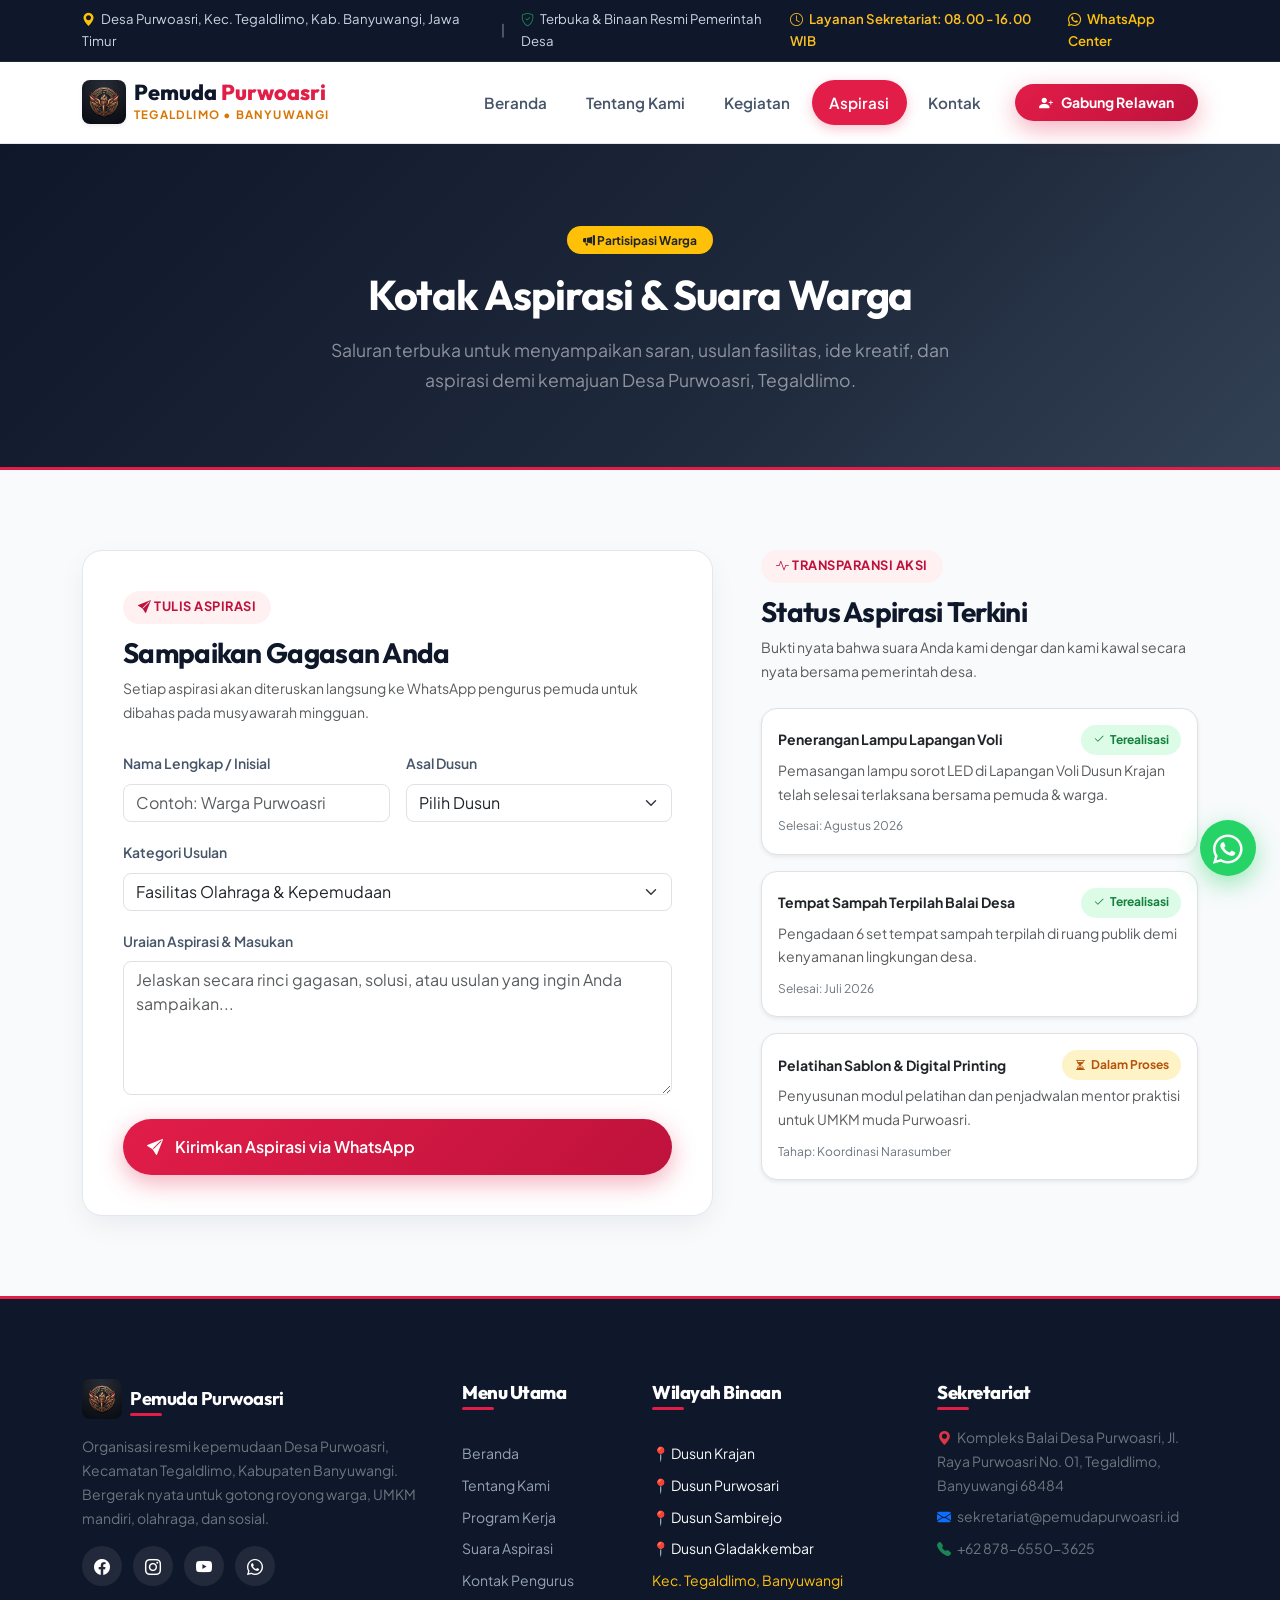
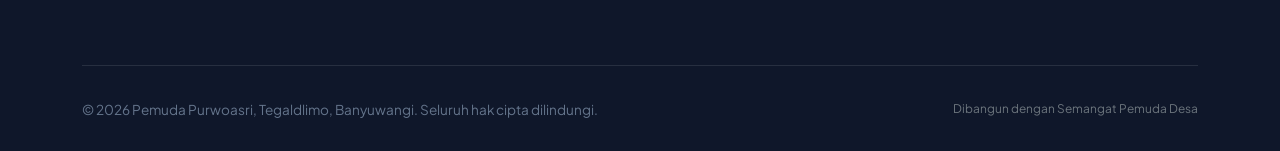
==== commit 4478eb4e: "number konsultasi" ====
--- a/aspirasi.html
+++ b/aspirasi.html
@@ -47,7 +47,7 @@
       </div>
       <div class="d-flex align-items-center gap-3">
         <a href="kontak"><i class="bi bi-clock me-1"></i> Layanan Sekretariat: 08.00 - 16.00 WIB</a>
-        <a href="https://wa.me/6281234567890" target="_blank" rel="noopener" class="text-warning"><i class="bi bi-whatsapp me-1"></i> WhatsApp Center</a>
+        <a href="https://wa.me/6287865503625" target="_blank" rel="noopener" class="text-warning"><i class="bi bi-whatsapp me-1"></i> WhatsApp Center</a>
       </div>
     </div>
   </aside>
@@ -220,7 +220,7 @@
             <a href="https://facebook.com/pemudapurwoasri" target="_blank" rel="noopener" aria-label="Facebook"><i class="bi bi-facebook"></i></a>
             <a href="https://instagram.com/pemudapurwoasri" target="_blank" rel="noopener" aria-label="Instagram"><i class="bi bi-instagram"></i></a>
             <a href="https://youtube.com/@pemudapurwoasri" target="_blank" rel="noopener" aria-label="YouTube"><i class="bi bi-youtube"></i></a>
-            <a href="https://wa.me/6281234567890" target="_blank" rel="noopener" aria-label="WhatsApp"><i class="bi bi-whatsapp"></i></a>
+            <a href="https://wa.me/6287865503625" target="_blank" rel="noopener" aria-label="WhatsApp"><i class="bi bi-whatsapp"></i></a>
           </div>
         </div>
 
@@ -258,7 +258,7 @@
             <i class="bi bi-envelope-fill text-primary me-1"></i> sekretariat@pemudapurwoasri.id
           </p>
           <p class="small text-secondary">
-            <i class="bi bi-telephone-fill text-success me-1"></i> +62 812-3456-7890
+            <i class="bi bi-telephone-fill text-success me-1"></i> +62 878-6550-3625
           </p>
         </div>
       </div>
@@ -271,7 +271,7 @@
   </footer>
 
   <!-- Floating Action Buttons (Stacked Bottom-Right) -->
-  <a href="https://wa.me/6281234567890" target="_blank" rel="noopener" class="float-wa" aria-label="WhatsApp Center">
+  <a href="https://wa.me/6287865503625" target="_blank" rel="noopener" class="float-wa" aria-label="WhatsApp Center">
     <i class="bi bi-whatsapp"></i>
   </a>
   <a href="#" class="scroll-top" id="scrollTopBtn" aria-label="Kembali ke atas">
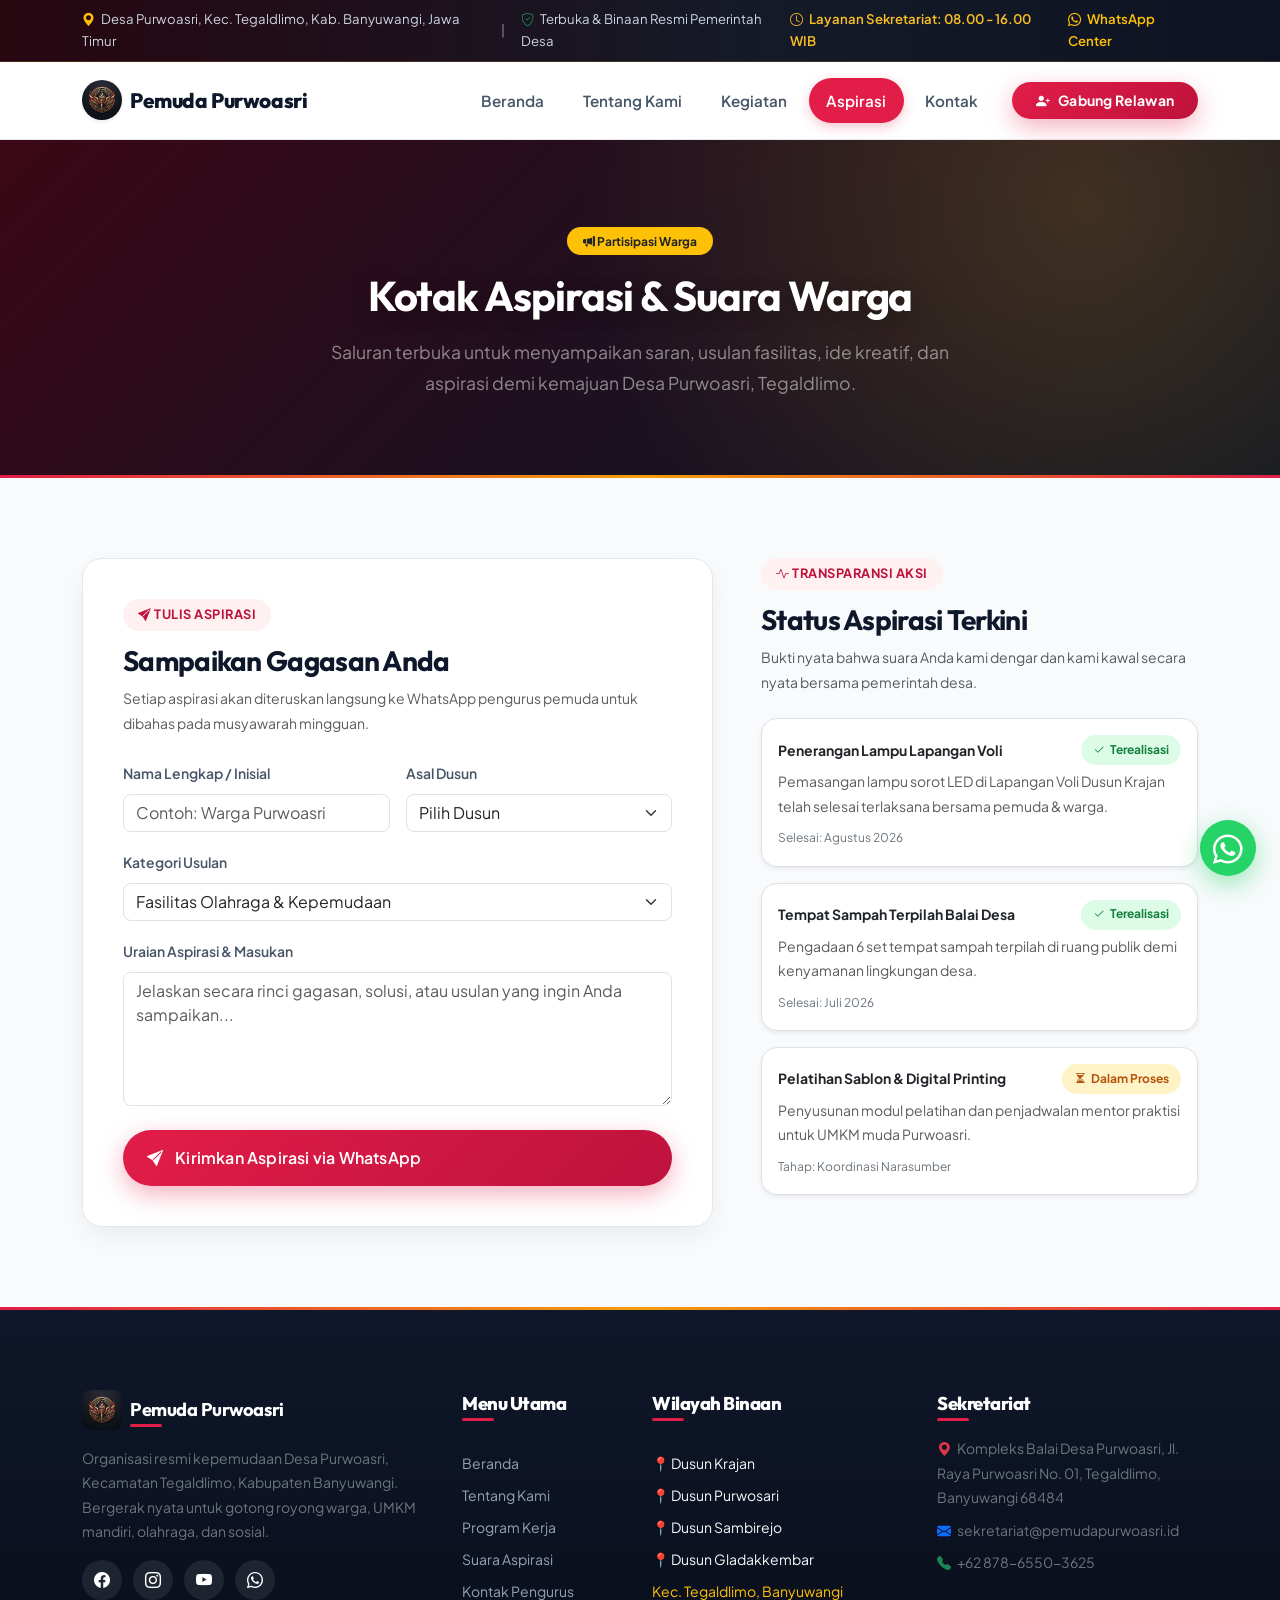
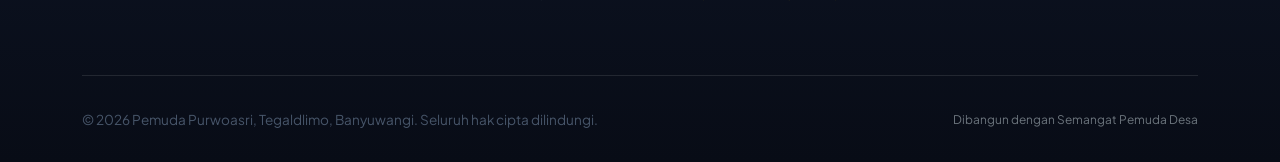
==== commit 3ad47251: "css" ====
--- a/aspirasi.html
+++ b/aspirasi.html
@@ -58,11 +58,8 @@
       <div class="container">
         <!-- Logo Branding -->
         <a class="navbar-brand d-flex align-items-center gap-2" href="/">
-          <img src="assets/img/logo.webp" alt="Logo Pemuda Purwoasri" width="44" height="44" class="rounded-3 shadow-sm" />
-          <div class="brand-title-wrap">
-            <span class="title">Pemuda <span style="color: var(--primary-red);">Purwoasri</span></span>
-            <span class="sub d-block">Tegaldlimo • Banyuwangi</span>
-          </div>
+          <img src="assets/img/logo.webp" alt="Logo Pemuda Purwoasri" width="40" height="40" class="rounded-circle shadow-sm" />
+          <span class="brand-title">Pemuda Purwoasri</span>
         </a>
 
         <!-- Hamburger Toggler -->
--- a/assets/css/style.css
+++ b/assets/css/style.css
@@ -1,35 +1,40 @@
 /* =======================================================
    DESIGN TOKENS & ROOT VARIABLES
    Website Resmi Pemuda Purwoasri, Tegaldlimo, Banyuwangi
-   Theme: Bersih, Elegan, Patriotik & Berwibawa
-   Garuda Pancasila & Semangat Merah Putih
+   Theme: Deep Crimson, Maroon & Radiant Gold Gradient
+   Harmonized with Clean Modern Content Surfaces
    ======================================================= */
 :root {
-  /* Merah Berani & Crimson Youth Core */
+  /* Crimson, Maroon & Patriotik Red Core */
   --primary-red: #e11d48;
   --primary-crimson: #be123c;
   --primary-deep-red: #881337;
+  --primary-maroon-dark: #3b0716;
+  --primary-maroon-night: #24050d;
   --primary-ruby: #9f1239;
   --primary-rose: #f43f5e;
   --primary-light: #fff1f2;
-  --primary-glow: rgba(225, 29, 72, 0.15);
+  --primary-glow: rgba(225, 29, 72, 0.18);
 
   /* Emas Prestasi & Amber Energy */
   --accent-gold: #fbbf24;
+  --accent-gold-light: #fde047;
   --accent-amber: #f59e0b;
   --accent-dark-amber: #d97706;
   --accent-light-amber: #fef3c7;
   --accent-emerald: #10b981;
   --accent-cyan: #0284c7;
 
-  /* Surfaces & Clean Backgrounds */
+  /* Surfaces & Harmonious Clean Backgrounds */
   --surface-body: #f8fafc;
+  --surface-warm: #fcfbfa;
   --surface-card: #ffffff;
   --surface-subtle: #f1f5f9;
   --text-main: #475569;
   --text-dark: #0f172a;
   --text-muted: #64748b;
   --border-subtle: #e2e8f0;
+  --border-warm: #fed7aa;
 
   /* Multi-Generation Target Badges */
   --badge-youth-bg: #ffe4e6;
@@ -39,7 +44,7 @@
   --badge-social-bg: #ecfdf5;
   --badge-social-text: #047857;
 
-  /* Radius & Shadows */
+  /* Radius & Harmonized Shadows */
   --radius-pill: 50rem;
   --radius-card: 1.25rem;
   --radius-xl: 1.75rem;
@@ -103,10 +108,23 @@
 }
 
 h1, h2, h3, h4, h5, h6, .font-heading {
-  font-family: 'Outfit', sans-serif;
+  font-family: 'Outfit', -apple-system, BlinkMacSystemFont, sans-serif;
   font-weight: 800;
   letter-spacing: -0.025em;
   color: var(--text-dark);
+  line-height: 1.25;
+}
+
+p, .text-main {
+  font-family: 'Plus Jakarta Sans', sans-serif;
+  color: var(--text-main);
+  line-height: 1.75;
+}
+
+.btn {
+  font-family: 'Plus Jakarta Sans', sans-serif;
+  font-weight: 700;
+  letter-spacing: 0.2px;
 }
 
 a {
@@ -124,11 +142,11 @@
    TOP ANNOUNCEMENT BAR
    ======================================================= */
 .top-announcement {
-  background: #0f172a;
+  background: linear-gradient(90deg, #27060f 0%, #151a28 60%, #0d1322 100%);
   color: #cbd5e1;
   font-size: 0.825rem;
   padding: 8px 0;
-  border-bottom: 1px solid rgba(255, 255, 255, 0.08);
+  border-bottom: 1px solid rgba(251, 191, 36, 0.16);
 }
 
 .top-announcement a {
@@ -161,29 +179,25 @@
 
 .navbar-brand img {
   object-fit: cover;
-  border-radius: 10px;
+  border-radius: 50%;
   transition: transform 0.25s ease;
 }
 
 .navbar-brand:hover img {
-  transform: scale(1.05);
-}
-
-.navbar-brand .brand-title-wrap .title {
-  font-family: 'Outfit', sans-serif;
+  transform: scale(1.08);
+}
+
+.navbar-brand .brand-title {
+  font-family: 'Outfit', -apple-system, BlinkMacSystemFont, sans-serif;
   font-weight: 800;
-  font-size: 1.35rem;
+  font-size: 1.3rem;
   color: var(--text-dark);
-  line-height: 1.1;
-  display: block;
-}
-
-.navbar-brand .brand-title-wrap .sub {
-  font-size: 0.72rem;
-  font-weight: 700;
-  color: var(--accent-dark-amber);
-  letter-spacing: 1.2px;
-  text-transform: uppercase;
+  letter-spacing: -0.02em;
+  transition: color 0.25s ease;
+}
+
+.navbar-brand:hover .brand-title {
+  color: var(--primary-crimson);
 }
 
 .navbar-nav .nav-link {
@@ -295,6 +309,7 @@
 
 /* =======================================================
    HERO SECTION (FULL BACKGROUND GARUDA PANCASILA & MERDEKA)
+   Deep Crimson Maroon to Midnight Navy with Radiant Gold Glow
    ======================================================= */
 .hero-garuda-section {
   position: relative;
@@ -302,7 +317,8 @@
   display: flex;
   align-items: center;
   color: #ffffff;
-  padding: 100px 0 80px 0;
+  padding: 110px 0 90px 0;
+  background-color: var(--primary-maroon-night);
   background-image: url('../img/hero-garuda.webp');
   background-size: cover;
   background-position: center;
@@ -313,38 +329,52 @@
 .hero-garuda-overlay {
   position: absolute;
   inset: 0;
-  background: linear-gradient(180deg, 
-    rgba(15, 23, 42, 0.72) 0%, 
-    rgba(15, 23, 42, 0.82) 45%, 
-    rgba(15, 23, 42, 0.95) 100%
-  );
-  backdrop-filter: blur(1.5px);
-  -webkit-backdrop-filter: blur(1.5px);
+  background: 
+    radial-gradient(circle at 80% 35%, rgba(251, 191, 36, 0.14) 0%, transparent 50%),
+    linear-gradient(90deg, 
+      rgba(24, 4, 10, 0.84) 0%, 
+      rgba(35, 6, 16, 0.68) 45%, 
+      rgba(13, 19, 34, 0.40) 75%,
+      rgba(13, 19, 34, 0.22) 100%
+    );
   z-index: 1;
+}
+
+/* Smooth Soft Blend into Content Surface */
+.hero-garuda-section::after {
+  content: '';
+  position: absolute;
+  bottom: 0;
+  left: 0;
+  width: 100%;
+  height: 60px;
+  background: linear-gradient(to bottom, transparent, var(--surface-body));
+  z-index: 2;
+  pointer-events: none;
 }
 
 .hero-garuda-section .container {
   position: relative;
-  z-index: 2;
+  z-index: 3;
 }
 
 .hero-tag-garuda {
   display: inline-flex;
   align-items: center;
   gap: 0.5rem;
-  background: rgba(251, 191, 36, 0.18);
-  border: 1px solid rgba(251, 191, 36, 0.45);
-  backdrop-filter: blur(10px);
-  -webkit-backdrop-filter: blur(10px);
-  color: #fef08a;
-  padding: 0.5rem 1.35rem;
+  background: rgba(251, 191, 36, 0.16);
+  border: 1px solid rgba(251, 191, 36, 0.5);
+  backdrop-filter: blur(12px);
+  -webkit-backdrop-filter: blur(12px);
+  color: #fde047;
+  padding: 0.5rem 1.4rem;
   border-radius: var(--radius-pill);
   font-weight: 700;
   font-size: 0.85rem;
   text-transform: uppercase;
   letter-spacing: 0.8px;
   margin-bottom: 1.5rem;
-  box-shadow: 0 4px 15px rgba(245, 158, 11, 0.2);
+  box-shadow: 0 4px 20px rgba(245, 158, 11, 0.25);
 }
 
 .hero-title-garuda {
@@ -354,22 +384,24 @@
   color: #ffffff;
   margin-bottom: 1.35rem;
   letter-spacing: -0.025em;
+  text-shadow: 0 4px 24px rgba(0, 0, 0, 0.35);
 }
 
 .hero-title-garuda span {
-  background: linear-gradient(135deg, #fbbf24 0%, #fde047 50%, #ffffff 100%);
+  background: linear-gradient(135deg, #fbbf24 0%, #fde047 45%, #ffffff 100%);
   -webkit-background-clip: text;
   background-clip: text;
   -webkit-text-fill-color: transparent;
-  text-shadow: 0 0 30px rgba(251, 191, 36, 0.35);
+  text-shadow: 0 0 35px rgba(251, 191, 36, 0.45);
 }
 
 .hero-subtitle-garuda {
   font-size: 1.18rem;
-  color: #f1f5f9;
+  color: #f8fafc;
   margin-bottom: 2.25rem;
   max-width: 680px;
   line-height: 1.8;
+  text-shadow: 0 2px 10px rgba(0, 0, 0, 0.25);
 }
 
 .hero-buttons-garuda {
@@ -379,51 +411,68 @@
   margin-bottom: 3rem;
 }
 
-/* Hero Stats Bar in Full Background */
-.hero-stats-garuda {
+/* Hero 4 Quick Pillars Grid (Modern Frosted Micro-Cards) */
+.hero-pillars-grid {
+  display: grid;
+  grid-template-columns: repeat(4, 1fr);
+  gap: 1.25rem;
+  margin-top: 0.5rem;
+}
+
+.hero-pillar-card {
   background: rgba(255, 255, 255, 0.08);
   backdrop-filter: blur(18px);
   -webkit-backdrop-filter: blur(18px);
-  border: 1px solid rgba(255, 255, 255, 0.2);
+  border: 1px solid rgba(255, 255, 255, 0.18);
   border-radius: var(--radius-card);
-  padding: 1.75rem 2rem;
-  display: grid;
-  grid-template-columns: repeat(4, 1fr);
-  gap: 1.5rem;
-  box-shadow: 0 20px 40px rgba(0, 0, 0, 0.25);
-}
-
-.hero-stat-box {
-  text-align: center;
-  position: relative;
-}
-
-.hero-stat-box:not(:last-child)::after {
-  content: '';
-  position: absolute;
-  right: 0;
-  top: 15%;
-  height: 70%;
-  width: 1px;
-  background: rgba(255, 255, 255, 0.2);
-}
-
-.hero-stat-number {
+  padding: 1.15rem 1.25rem;
+  display: flex;
+  align-items: center;
+  gap: 0.9rem;
+  transition: all 0.3s cubic-bezier(0.16, 1, 0.3, 1);
+  box-shadow: 0 10px 25px rgba(0, 0, 0, 0.2);
+}
+
+.hero-pillar-card:hover {
+  transform: translateY(-4px);
+  background: rgba(255, 255, 255, 0.14);
+  border-color: rgba(251, 191, 36, 0.5);
+  box-shadow: 0 16px 35px rgba(225, 29, 72, 0.28);
+}
+
+.pillar-icon {
+  width: 44px;
+  height: 44px;
+  border-radius: 12px;
+  background: linear-gradient(135deg, rgba(225, 29, 72, 0.85) 0%, rgba(245, 158, 11, 0.9) 100%);
+  color: #ffffff;
+  display: flex;
+  align-items: center;
+  justify-content: center;
+  font-size: 1.25rem;
+  flex-shrink: 0;
+  box-shadow: 0 4px 12px rgba(225, 29, 72, 0.35);
+}
+
+.pillar-info {
+  display: flex;
+  flex-direction: column;
+}
+
+.pillar-title {
+  color: #ffffff;
   font-family: 'Outfit', sans-serif;
-  font-size: 2.3rem;
-  font-weight: 800;
-  color: #fbbf24;
-  line-height: 1;
-  margin-bottom: 0.35rem;
-  text-shadow: 0 0 20px rgba(251, 191, 36, 0.35);
-}
-
-.hero-stat-label {
-  font-size: 0.825rem;
+  font-weight: 700;
+  font-size: 0.98rem;
+  margin-bottom: 0.15rem;
+  line-height: 1.2;
+}
+
+.pillar-sub {
   color: #e2e8f0;
-  font-weight: 600;
-  text-transform: uppercase;
-  letter-spacing: 0.5px;
+  font-size: 0.78rem;
+  margin-bottom: 0;
+  line-height: 1.35;
 }
 
 /* =======================================================
@@ -431,11 +480,14 @@
    ======================================================= */
 .page-header {
   position: relative;
-  background: linear-gradient(135deg, #0f172a 0%, #1e293b 60%, #334155 100%);
-  color: #ffffff;
-  padding: 80px 0 55px 0;
+  background: 
+    radial-gradient(circle at 85% 20%, rgba(251, 191, 36, 0.18) 0%, transparent 45%),
+    linear-gradient(135deg, #3b0716 0%, #1e101f 50%, #0d1322 100%);
+  color: #ffffff;
+  padding: 85px 0 60px 0;
   overflow: hidden;
-  border-bottom: 3px solid var(--primary-red);
+  border-bottom: 3px solid transparent;
+  border-image: linear-gradient(90deg, #e11d48 0%, #f59e0b 50%, #e11d48 100%) 1;
 }
 
 .page-header h1 {
@@ -443,10 +495,11 @@
   font-weight: 900;
   color: #ffffff;
   margin-bottom: 0.75rem;
+  text-shadow: 0 4px 20px rgba(0, 0, 0, 0.3);
 }
 
 .page-header p {
-  color: #cbd5e1;
+  color: #e2e8f0;
   font-size: 1.1rem;
   max-width: 620px;
 }
@@ -461,17 +514,20 @@
 }
 
 .section-tag {
-  display: inline-block;
-  padding: 0.4rem 1.1rem;
-  background: var(--primary-light);
-  color: var(--primary-crimson);
+  display: inline-flex;
+  align-items: center;
+  gap: 0.4rem;
+  padding: 0.45rem 1.25rem;
+  background: linear-gradient(135deg, #fff1f2 0%, #fef3c7 100%);
+  color: #9f1239;
   font-weight: 700;
   font-size: 0.825rem;
   border-radius: var(--radius-pill);
   text-transform: uppercase;
   letter-spacing: 0.8px;
-  margin-bottom: 0.75rem;
-  border: 1px solid rgba(225, 29, 72, 0.2);
+  margin-bottom: 0.85rem;
+  border: 1px solid rgba(225, 29, 72, 0.22);
+  box-shadow: 0 2px 10px rgba(225, 29, 72, 0.08);
 }
 
 .section-title {
@@ -494,7 +550,7 @@
   background: #ffffff;
   border-radius: var(--radius-card);
   padding: 2.25rem 2rem;
-  border: 1px solid #e2e8f0;
+  border: 1px solid rgba(226, 232, 240, 0.9);
   box-shadow: var(--shadow-subtle);
   transition: all 0.35s ease;
   height: 100%;
@@ -509,7 +565,7 @@
   left: 0;
   width: 100%;
   height: 4px;
-  background: var(--primary-red);
+  background: linear-gradient(90deg, var(--primary-red) 0%, var(--accent-gold) 100%);
   opacity: 0;
   transition: opacity 0.3s ease;
 }
@@ -774,14 +830,16 @@
    CTA BANNER (CLEAN & ELEGANT)
    ======================================================= */
 .cta-banner-clean {
-  background: linear-gradient(135deg, #0f172a 0%, #1e293b 100%);
+  background: 
+    radial-gradient(circle at 88% 20%, rgba(251, 191, 36, 0.18) 0%, transparent 45%),
+    linear-gradient(135deg, #3b0716 0%, #1a0b1b 50%, #0d1322 100%);
   border-radius: var(--radius-xl);
   padding: 4.5rem 3rem;
   color: #ffffff;
   position: relative;
   overflow: hidden;
-  box-shadow: var(--shadow-card);
-  border: 1px solid rgba(255, 255, 255, 0.1);
+  box-shadow: 0 20px 45px rgba(24, 5, 12, 0.25);
+  border: 1px solid rgba(251, 191, 36, 0.25);
 }
 
 .cta-banner-clean h2 {
@@ -930,10 +988,11 @@
    FOOTER (EXECUTIVE DARK WITH CLEAN DETAILS)
    ======================================================= */
 .footer-dark {
-  background: #0f172a;
+  background: linear-gradient(180deg, #0f172a 0%, #080c16 100%);
   color: #cbd5e1;
   padding: 80px 0 30px 0;
-  border-top: 3px solid var(--primary-red);
+  border-top: 3px solid transparent;
+  border-image: linear-gradient(90deg, #e11d48 0%, #f59e0b 50%, #e11d48 100%) 1;
   position: relative;
   width: 100%;
   overflow-x: hidden;
@@ -1073,14 +1132,9 @@
     font-size: 1.05rem;
   }
 
-  .hero-stats-garuda {
+  .hero-pillars-grid {
     grid-template-columns: repeat(2, 1fr);
-    padding: 1.5rem;
-    gap: 1.25rem;
-  }
-
-  .hero-stat-box:nth-child(2)::after {
-    display: none;
+    gap: 1rem;
   }
 
   .navbar-collapse {
@@ -1195,18 +1249,9 @@
     justify-content: center;
   }
 
-  .hero-stats-garuda {
-    grid-template-columns: repeat(2, 1fr);
-    padding: 1.25rem 1rem;
-    gap: 1rem;
-  }
-
-  .hero-stat-number {
-    font-size: 1.75rem;
-  }
-
-  .hero-stat-label {
-    font-size: 0.72rem;
+  .hero-pillars-grid {
+    grid-template-columns: 1fr;
+    gap: 0.75rem;
   }
 
   .gen-card, .testi-card, .program-body {
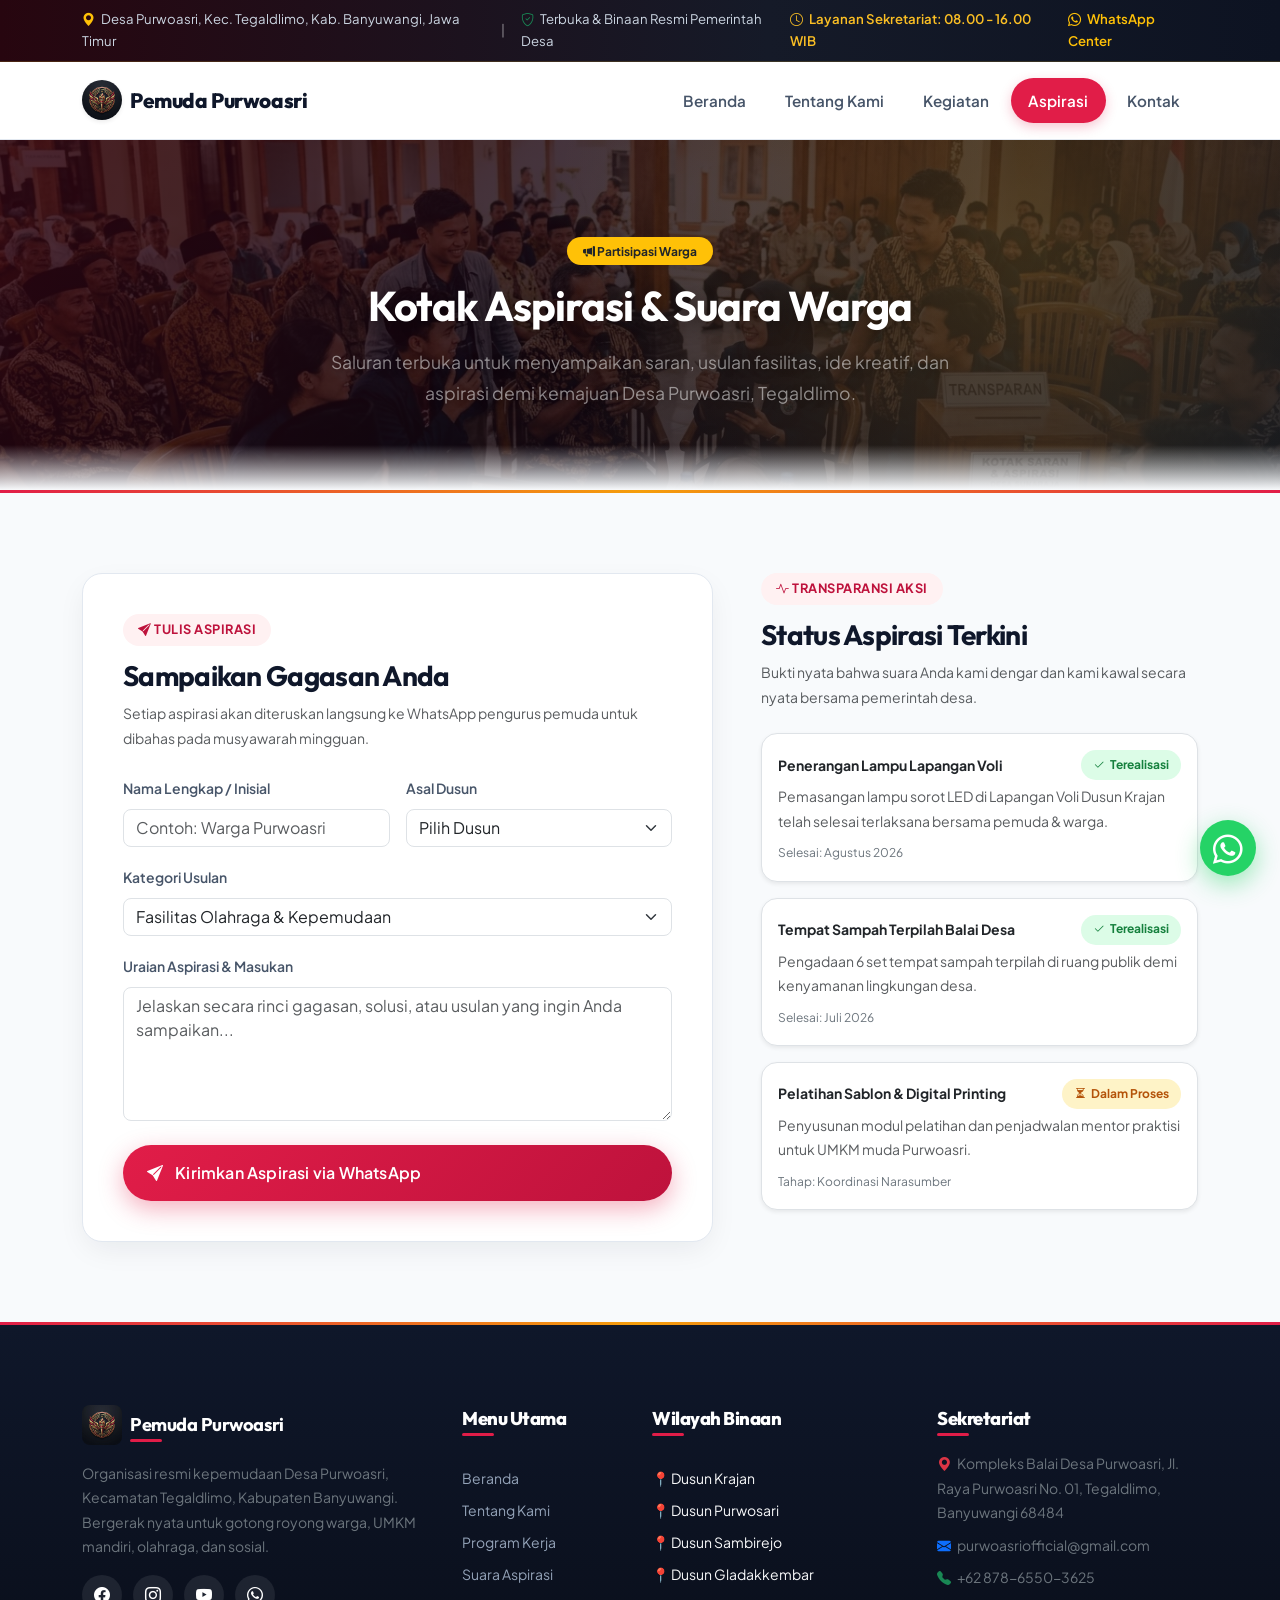
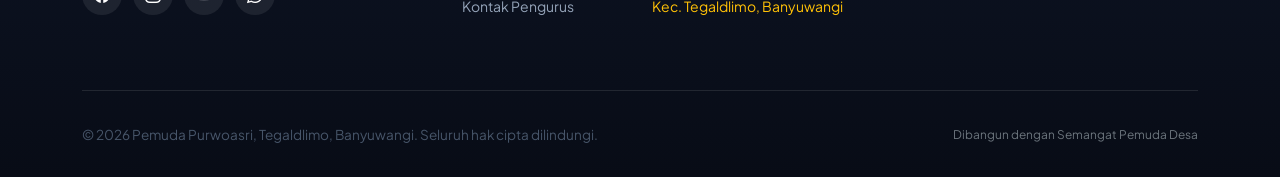
==== commit 8d68c5bb: "testing" ====
--- a/aspirasi.html
+++ b/aspirasi.html
@@ -46,7 +46,7 @@
         <span><i class="bi bi-shield-check text-success me-1"></i> Terbuka & Binaan Resmi Pemerintah Desa</span>
       </div>
       <div class="d-flex align-items-center gap-3">
-        <a href="kontak"><i class="bi bi-clock me-1"></i> Layanan Sekretariat: 08.00 - 16.00 WIB</a>
+        <a href="kontak.html"><i class="bi bi-clock me-1"></i> Layanan Sekretariat: 08.00 - 16.00 WIB</a>
         <a href="https://wa.me/6287865503625" target="_blank" rel="noopener" class="text-warning"><i class="bi bi-whatsapp me-1"></i> WhatsApp Center</a>
       </div>
     </div>
@@ -57,7 +57,7 @@
     <div class="navbar navbar-expand-lg navbar-glass" id="mainNavbar">
       <div class="container">
         <!-- Logo Branding -->
-        <a class="navbar-brand d-flex align-items-center gap-2" href="/">
+        <a class="navbar-brand d-flex align-items-center gap-2" href="index.html">
           <img src="assets/img/logo.webp" alt="Logo Pemuda Purwoasri" width="40" height="40" class="rounded-circle shadow-sm" />
           <span class="brand-title">Pemuda Purwoasri</span>
         </a>
@@ -70,19 +70,12 @@
         <!-- Nav Links -->
         <nav class="collapse navbar-collapse" id="navPurwoasri">
           <ul class="navbar-nav ms-auto align-items-lg-center gap-1 my-3 my-lg-0">
-            <li class="nav-item"><a class="nav-link" href="/">Beranda</a></li>
-            <li class="nav-item"><a class="nav-link" href="tentang-kami">Tentang Kami</a></li>
-            <li class="nav-item"><a class="nav-link" href="kegiatan">Kegiatan</a></li>
-            <li class="nav-item"><a class="nav-link active" href="aspirasi">Aspirasi</a></li>
-            <li class="nav-item"><a class="nav-link" href="kontak">Kontak</a></li>
+            <li class="nav-item"><a class="nav-link" href="index.html">Beranda</a></li>
+            <li class="nav-item"><a class="nav-link" href="tentang-kami.html">Tentang Kami</a></li>
+            <li class="nav-item"><a class="nav-link" href="kegiatan.html">Kegiatan</a></li>
+            <li class="nav-item"><a class="nav-link active" href="aspirasi.html">Aspirasi</a></li>
+            <li class="nav-item"><a class="nav-link" href="kontak.html">Kontak</a></li>
           </ul>
-
-          <!-- CTA Header -->
-          <div class="ms-lg-3 mt-2 mt-lg-0">
-            <button class="btn btn-hero-primary btn-sm px-4 py-2" data-bs-toggle="modal" data-bs-target="#modalGabung">
-              <i class="bi bi-person-plus-fill"></i> Gabung Relawan
-            </button>
-          </div>
         </nav>
       </div>
     </div>
@@ -91,7 +84,7 @@
   <main class="main">
 
     <!-- Page Header -->
-    <header class="page-header text-center">
+    <header class="page-header page-header-aspirasi text-center">
       <div class="container">
         <span class="badge bg-warning text-dark px-3 py-2 rounded-pill fw-bold mb-3">
           <i class="bi bi-megaphone-fill"></i> Partisipasi Warga
@@ -225,11 +218,11 @@
         <div class="col-lg-2 col-md-6 col-6">
           <h5>Menu Utama</h5>
           <ul class="list-unstyled small d-flex flex-column gap-2 mt-3">
-            <li><a href="/">Beranda</a></li>
-            <li><a href="tentang-kami">Tentang Kami</a></li>
-            <li><a href="kegiatan">Program Kerja</a></li>
-            <li><a href="aspirasi">Suara Aspirasi</a></li>
-            <li><a href="kontak">Kontak Pengurus</a></li>
+            <li><a href="index.html">Beranda</a></li>
+            <li><a href="tentang-kami.html">Tentang Kami</a></li>
+            <li><a href="kegiatan.html">Program Kerja</a></li>
+            <li><a href="aspirasi.html">Suara Aspirasi</a></li>
+            <li><a href="kontak.html">Kontak Pengurus</a></li>
           </ul>
         </div>
 
@@ -252,7 +245,7 @@
             <i class="bi bi-geo-alt-fill text-danger me-1"></i> Kompleks Balai Desa Purwoasri, Jl. Raya Purwoasri No. 01, Tegaldlimo, Banyuwangi 68484
           </p>
           <p class="small text-secondary mb-2">
-            <i class="bi bi-envelope-fill text-primary me-1"></i> sekretariat@pemudapurwoasri.id
+            <i class="bi bi-envelope-fill text-primary me-1"></i> purwoasriofficial@gmail.com
           </p>
           <p class="small text-secondary">
             <i class="bi bi-telephone-fill text-success me-1"></i> +62 878-6550-3625
--- a/assets/css/style.css
+++ b/assets/css/style.css
@@ -476,32 +476,81 @@
 }
 
 /* =======================================================
-   INNER PAGE HERO HEADERS
+   INNER PAGE HERO HEADERS (CUSTOM PHOTOGRAPHIC BACKGROUNDS)
    ======================================================= */
 .page-header {
   position: relative;
-  background: 
-    radial-gradient(circle at 85% 20%, rgba(251, 191, 36, 0.18) 0%, transparent 45%),
-    linear-gradient(135deg, #3b0716 0%, #1e101f 50%, #0d1322 100%);
-  color: #ffffff;
-  padding: 85px 0 60px 0;
+  background-color: var(--primary-maroon-night);
+  background-size: cover;
+  background-position: center;
+  background-repeat: no-repeat;
+  color: #ffffff;
+  padding: 95px 0 65px 0;
   overflow: hidden;
   border-bottom: 3px solid transparent;
   border-image: linear-gradient(90deg, #e11d48 0%, #f59e0b 50%, #e11d48 100%) 1;
 }
 
+.page-header::before {
+  content: '';
+  position: absolute;
+  inset: 0;
+  background: 
+    radial-gradient(circle at 80% 30%, rgba(251, 191, 36, 0.18) 0%, transparent 45%),
+    linear-gradient(135deg, 
+      rgba(48, 5, 18, 0.86) 0%, 
+      rgba(20, 6, 16, 0.80) 45%, 
+      rgba(13, 19, 34, 0.90) 100%
+    );
+  z-index: 1;
+}
+
+.page-header::after {
+  content: '';
+  position: absolute;
+  bottom: 0;
+  left: 0;
+  width: 100%;
+  height: 45px;
+  background: linear-gradient(to bottom, transparent, var(--surface-body));
+  z-index: 2;
+  pointer-events: none;
+}
+
+.page-header .container {
+  position: relative;
+  z-index: 3;
+}
+
+.page-header-tentang {
+  background-image: url('../img/hero-tentang.webp');
+}
+
+.page-header-kegiatan {
+  background-image: url('../img/hero-kegiatan.webp');
+}
+
+.page-header-aspirasi {
+  background-image: url('../img/hero-aspirasi.webp');
+}
+
+.page-header-kontak {
+  background-image: url('../img/hero-kontak.webp');
+}
+
 .page-header h1 {
   font-size: 2.6rem;
   font-weight: 900;
   color: #ffffff;
   margin-bottom: 0.75rem;
-  text-shadow: 0 4px 20px rgba(0, 0, 0, 0.3);
+  text-shadow: 0 4px 20px rgba(0, 0, 0, 0.4);
 }
 
 .page-header p {
   color: #e2e8f0;
   font-size: 1.1rem;
-  max-width: 620px;
+  max-width: 650px;
+  text-shadow: 0 2px 10px rgba(0, 0, 0, 0.3);
 }
 
 /* =======================================================
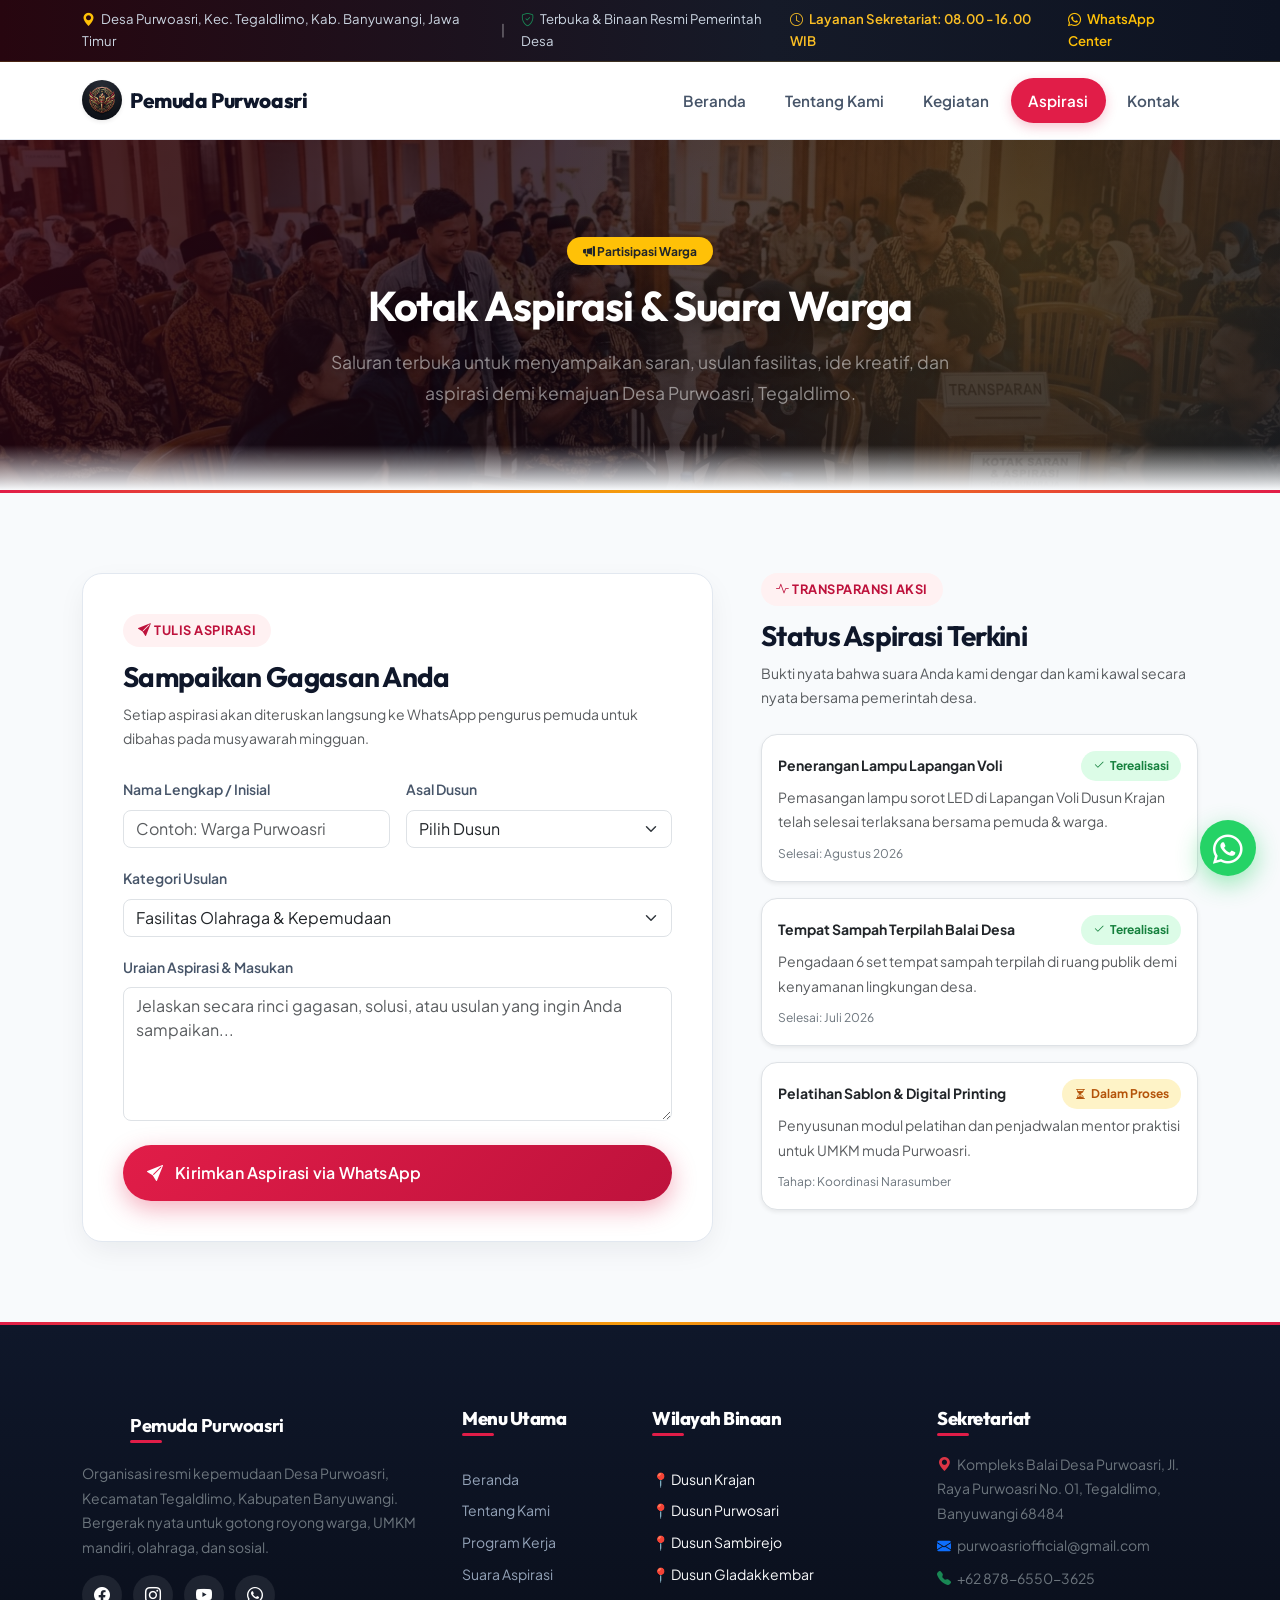
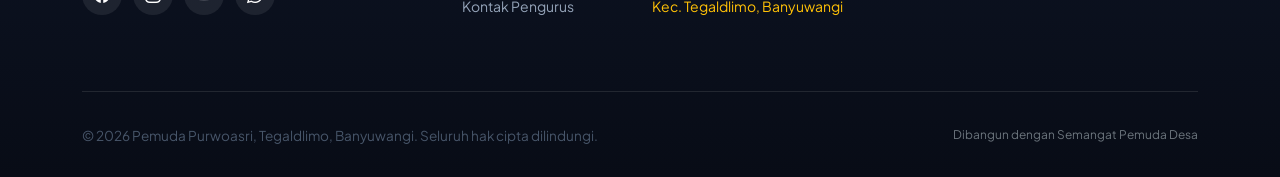
==== commit d98233f7: "hahha" ====
--- a/aspirasi.html
+++ b/aspirasi.html
@@ -13,6 +13,14 @@
   <link rel="canonical" href="https://pemuda-purwoasri.vercel.app/aspirasi" />
   <link rel="icon" type="image/webp" href="assets/img/favicon.webp" />
   <link rel="apple-touch-icon" href="assets/img/favicon.webp" />
+  <meta name="theme-color" content="#3b0716" />
+
+  <!-- Resource Preconnects & High-Priority LCP Preload -->
+  <link rel="preconnect" href="https://fonts.googleapis.com" />
+  <link rel="preconnect" href="https://fonts.gstatic.com" crossorigin />
+  <link rel="preconnect" href="https://cdn.jsdelivr.net" crossorigin />
+  <link rel="preload" as="image" href="assets/img/logo.webp" type="image/webp" />
+  <link rel="preload" as="image" href="assets/img/hero-aspirasi.webp" type="image/webp" fetchpriority="high" />
 
   <!-- GEO & Local SEO -->
   <meta name="geo.region" content="ID-JI" />
@@ -26,12 +34,22 @@
   <meta property="og:url" content="https://pemuda-purwoasri.vercel.app/aspirasi" />
   <meta property="og:image" content="https://pemuda-purwoasri.vercel.app/assets/img/hero-garuda.webp" />
 
-  <!-- Google Fonts & Styles -->
-  <link rel="preconnect" href="https://fonts.googleapis.com" />
-  <link rel="preconnect" href="https://fonts.gstatic.com" crossorigin />
-  <link href="https://fonts.googleapis.com/css2?family=Outfit:wght@400;500;600;700;800;900&family=Plus+Jakarta+Sans:wght@300;400;500;600;700;800&display=swap" rel="stylesheet" />
+  <!-- Google Fonts (Optimized Non-blocking) -->
+  <link rel="preload" as="style" href="https://fonts.googleapis.com/css2?family=Outfit:wght@600;700;800;900&family=Plus+Jakarta+Sans:wght@400;500;600;700&display=swap" />
+  <link href="https://fonts.googleapis.com/css2?family=Outfit:wght@600;700;800;900&family=Plus+Jakarta+Sans:wght@400;500;600;700&display=swap" rel="stylesheet" media="print" onload="this.media='all'" />
+  <noscript>
+    <link href="https://fonts.googleapis.com/css2?family=Outfit:wght@600;700;800;900&family=Plus+Jakarta+Sans:wght@400;500;600;700&display=swap" rel="stylesheet" />
+  </noscript>
+
+  <!-- Core Bootstrap CSS (Critical) -->
   <link href="https://cdn.jsdelivr.net/npm/bootstrap@5.3.3/dist/css/bootstrap.min.css" rel="stylesheet" />
-  <link rel="stylesheet" href="https://cdn.jsdelivr.net/npm/bootstrap-icons@1.11.3/font/bootstrap-icons.min.css" />
+
+  <!-- Icons (Deferred for Speed) -->
+  <link rel="stylesheet" href="https://cdn.jsdelivr.net/npm/bootstrap-icons@1.11.3/font/bootstrap-icons.min.css" media="print" onload="this.media='all'" />
+  <noscript>
+    <link rel="stylesheet" href="https://cdn.jsdelivr.net/npm/bootstrap-icons@1.11.3/font/bootstrap-icons.min.css" />
+  </noscript>
+
   <!-- Custom CSS -->
   <link rel="stylesheet" href="assets/css/style.css" />
 </head>
@@ -318,8 +336,8 @@
   </div>
 
   <!-- Vendor JS Files -->
-  <script src="https://cdn.jsdelivr.net/npm/bootstrap@5.3.3/dist/js/bootstrap.bundle.min.js"></script>
+  <script src="https://cdn.jsdelivr.net/npm/bootstrap@5.3.3/dist/js/bootstrap.bundle.min.js" defer></script>
   <!-- Main JS File -->
-  <script src="assets/js/main.js"></script>
+  <script src="assets/js/main.js" defer></script>
 </body>
 </html>
--- a/assets/css/style.css
+++ b/assets/css/style.css
@@ -1325,3 +1325,18 @@
     gap: 0.5rem;
   }
 }
+
+/* =======================================================
+   PERFORMANCE & RENDERING ACCELERATION (CORE WEB VITALS)
+   ======================================================= */
+@media (min-width: 768px) {
+  .section, .faq-section, .contact-section, footer.footer-dark {
+    content-visibility: auto;
+    contain-intrinsic-size: 1px 500px;
+  }
+}
+
+img {
+  content-visibility: auto;
+}
+
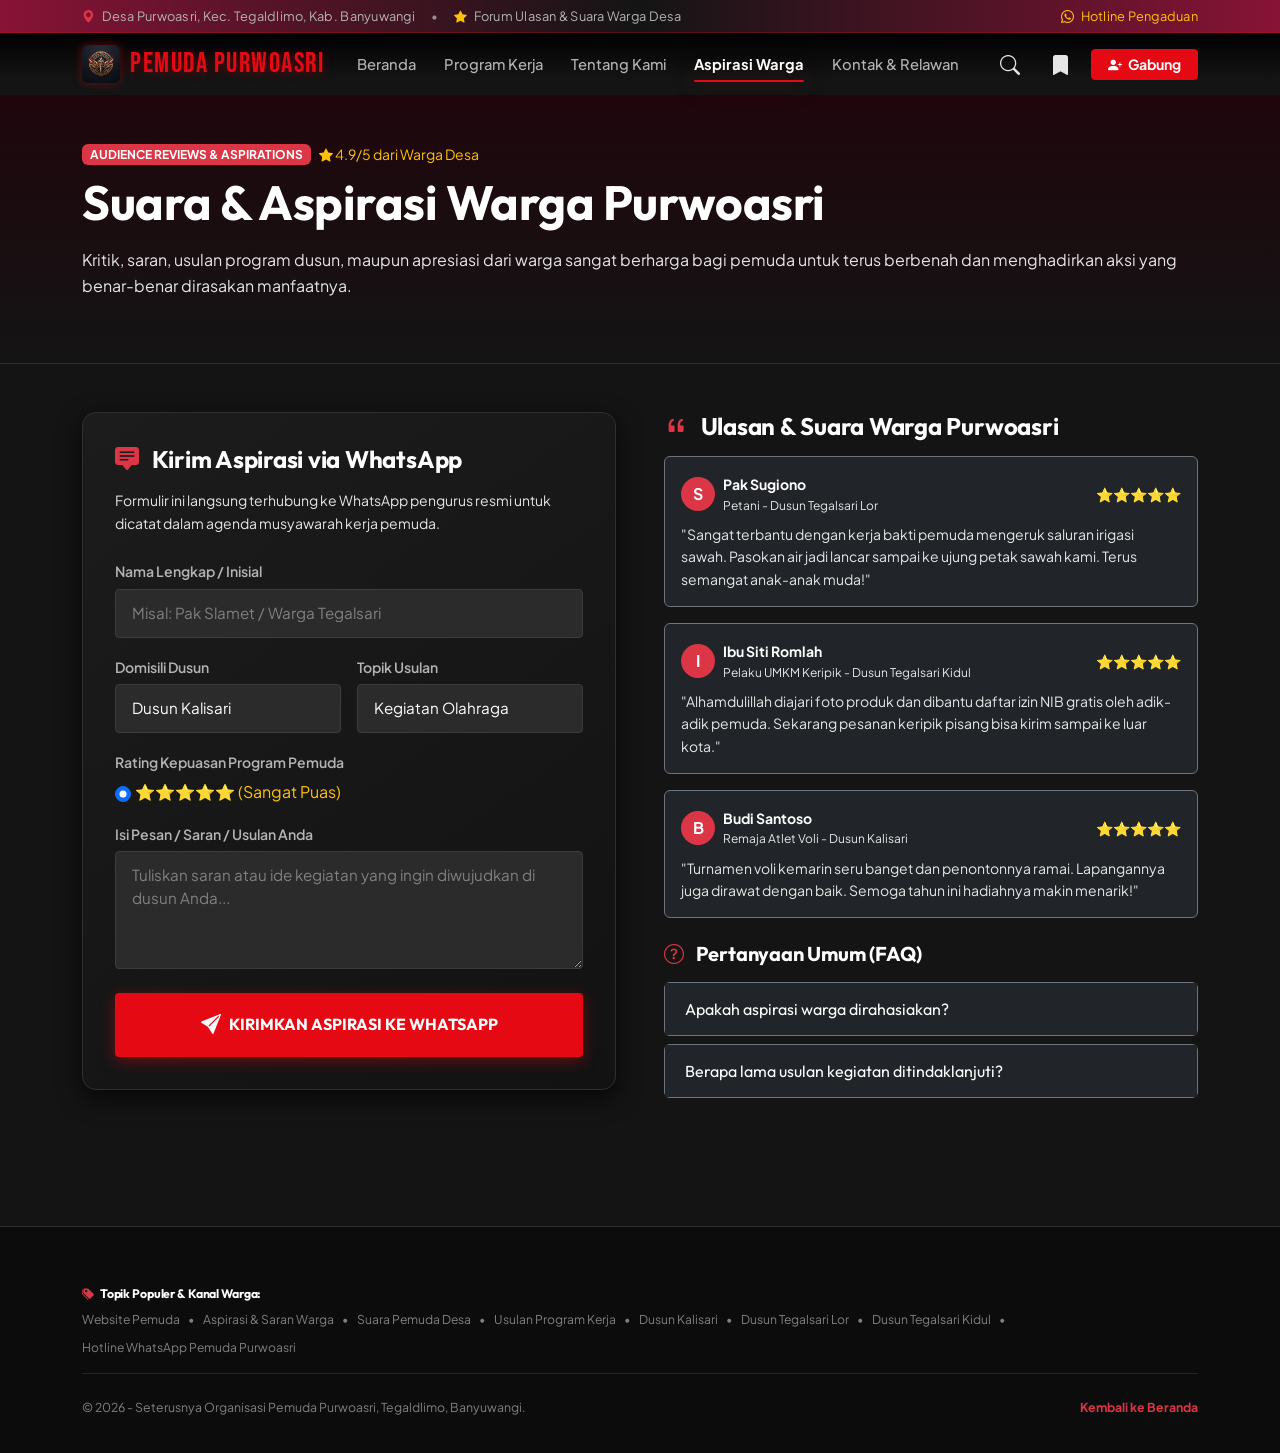
==== commit a837f226: "membenahi tampilan seperti netflix" ====
--- a/aspirasi.html
+++ b/aspirasi.html
@@ -5,339 +5,367 @@
   <meta name="viewport" content="width=device-width, initial-scale=1.0, maximum-scale=1.0, user-scalable=no" />
   <meta http-equiv="X-UA-Compatible" content="IE=edge" />
   
-  <title>Kotak Aspirasi & Suara Warga | Pemuda Purwoasri Tegaldlimo Banyuwangi</title>
-  <meta name="description" content="Salurkan aspirasi, gagasan, usulan fasilitas, dan ide kreatif warga untuk kemajuan Desa Purwoasri, Kecamatan Tegaldlimo, Kabupaten Banyuwangi secara transparan." />
-  <meta name="keywords" content="aspirasi pemuda purwoasri, suara warga purwoasri, usulan kegiatan tegaldlimo, karang taruna purwoasri banyuwangi, transparansi desa purwoasri" />
+  <!-- ======= SEO, AEO, & GEO OPTIMIZATION ======= -->
+  <title>Aspirasi & Suara Warga | Pemuda Purwoasri Banyuwangi</title>
+  <meta name="description" content="Kirimkan aspirasi, kritik membangun, ulasan, dan usulan kegiatan kemajuan Desa Purwoasri Tegaldlimo langsung ke pengurus pemuda via WhatsApp." />
+  <meta name="keywords" content="website pemuda, aspirasi pemuda, suara pemuda desa, forum pemuda banyuwangi, usulan program pemuda, kritik saran warga, aspirasi pemuda purwoasri, suara warga purwoasri, karang taruna purwoasri tegaldlimo, pemuda purwoasri, dusun kalisari, dusun tegalsari lor, dusun tegalsari kidul" />
   <meta name="author" content="Organisasi Pemuda Purwoasri" />
-  <meta name="robots" content="index, follow" />
-  <link rel="canonical" href="https://pemuda-purwoasri.vercel.app/aspirasi" />
-  <link rel="icon" type="image/webp" href="assets/img/favicon.webp" />
-  <link rel="apple-touch-icon" href="assets/img/favicon.webp" />
-  <meta name="theme-color" content="#3b0716" />
-
-  <!-- Resource Preconnects & High-Priority LCP Preload -->
-  <link rel="preconnect" href="https://fonts.googleapis.com" />
-  <link rel="preconnect" href="https://fonts.gstatic.com" crossorigin />
-  <link rel="preconnect" href="https://cdn.jsdelivr.net" crossorigin />
-  <link rel="preload" as="image" href="assets/img/logo.webp" type="image/webp" />
-  <link rel="preload" as="image" href="assets/img/hero-aspirasi.webp" type="image/webp" fetchpriority="high" />
-
-  <!-- GEO & Local SEO -->
+  <meta name="robots" content="index, follow, max-snippet:-1, max-image-preview:large, max-video-preview:-1" />
+  <link rel="canonical" href="https://pemuda-purwoasri.vercel.app/aspirasi.html" />
+  <meta name="google-site-verification" content="google982d049ea85b3c05" />
+
+  <!-- GEO & Local SEO Tags -->
   <meta name="geo.region" content="ID-JI" />
-  <meta name="geo.placename" content="Desa Purwoasri, Kecamatan Tegaldlimo, Kabupaten Banyuwangi, Jawa Timur" />
+  <meta name="geo.placename" content="Desa Purwoasri, Kecamatan Tegaldlimo, Kabupaten Banyuwangi, Jawa Timur, Indonesia" />
   <meta name="geo.position" content="-8.5447;114.2882" />
   <meta name="ICBM" content="-8.5447, 114.2882" />
 
-  <!-- Open Graph -->
-  <meta property="og:title" content="Kotak Aspirasi & Suara Warga Pemuda Purwoasri" />
-  <meta property="og:description" content="Salurkan aspirasi dan gagasan demi kemajuan bersama di Desa Purwoasri, Tegaldlimo, Banyuwangi." />
-  <meta property="og:url" content="https://pemuda-purwoasri.vercel.app/aspirasi" />
-  <meta property="og:image" content="https://pemuda-purwoasri.vercel.app/assets/img/hero-garuda.webp" />
-
-  <!-- Google Fonts (Optimized Non-blocking) -->
-  <link rel="preload" as="style" href="https://fonts.googleapis.com/css2?family=Outfit:wght@600;700;800;900&family=Plus+Jakarta+Sans:wght@400;500;600;700&display=swap" />
-  <link href="https://fonts.googleapis.com/css2?family=Outfit:wght@600;700;800;900&family=Plus+Jakarta+Sans:wght@400;500;600;700&display=swap" rel="stylesheet" media="print" onload="this.media='all'" />
-  <noscript>
-    <link href="https://fonts.googleapis.com/css2?family=Outfit:wght@600;700;800;900&family=Plus+Jakarta+Sans:wght@400;500;600;700&display=swap" rel="stylesheet" />
-  </noscript>
-
-  <!-- Core Bootstrap CSS (Critical) -->
+  <!-- Open Graph & Twitter -->
+  <meta property="og:type" content="website" />
+  <meta property="og:title" content="Aspirasi Warga & Usulan Program Pemuda Purwoasri" />
+  <meta property="og:description" content="Kirimkan aspirasi, kritik membangun, ulasan, dan usulan program kegiatan bagi kemajuan Desa Purwoasri Tegaldlimo Banyuwangi." />
+  <meta property="og:url" content="https://pemuda-purwoasri.vercel.app/aspirasi.html" />
+  <meta property="og:image" content="https://pemuda-purwoasri.vercel.app/assets/img/hero-billboard.webp" />
+  <meta property="og:site_name" content="Pemuda Purwoasri" />
+  <meta property="og:locale" content="id_ID" />
+
+  <meta name="twitter:card" content="summary_large_image" />
+  <meta name="twitter:title" content="Aspirasi & Suara Warga Pemuda Purwoasri" />
+  <meta name="twitter:description" content="Saluran aspirasi dan dialog langsung warga Desa Purwoasri Tegaldlimo." />
+  <meta name="twitter:image" content="https://pemuda-purwoasri.vercel.app/assets/img/hero-billboard.webp" />
+
+  <!-- ======= COMPREHENSIVE SCHEMA MARKUP (JSON-LD) ======= -->
+  <script type="application/ld+json">
+  {
+    "@context": "https://schema.org",
+    "@graph": [
+      {
+        "@type": "BreadcrumbList",
+        "itemListElement": [
+          {
+            "@type": "ListItem",
+            "position": 1,
+            "name": "Beranda",
+            "item": "https://pemuda-purwoasri.vercel.app/"
+          },
+          {
+            "@type": "ListItem",
+            "position": 2,
+            "name": "Aspirasi Warga",
+            "item": "https://pemuda-purwoasri.vercel.app/aspirasi.html"
+          }
+        ]
+      },
+      {
+        "@type": "ContactPage",
+        "@id": "https://pemuda-purwoasri.vercel.app/aspirasi.html#webpage",
+        "url": "https://pemuda-purwoasri.vercel.app/aspirasi.html",
+        "name": "Forum Ulasan & Aspirasi Warga Pemuda Purwoasri",
+        "description": "Kanal pengaduan dan aspirasi warga Desa Purwoasri langsung ke pengurus pemuda.",
+        "isPartOf": {
+          "@id": "https://pemuda-purwoasri.vercel.app/#website"
+        }
+      }
+    ]
+  }
+  </script>
+
+  <!-- Core Bootstrap 5 CSS -->
   <link href="https://cdn.jsdelivr.net/npm/bootstrap@5.3.3/dist/css/bootstrap.min.css" rel="stylesheet" />
 
-  <!-- Icons (Deferred for Speed) -->
-  <link rel="stylesheet" href="https://cdn.jsdelivr.net/npm/bootstrap-icons@1.11.3/font/bootstrap-icons.min.css" media="print" onload="this.media='all'" />
-  <noscript>
-    <link rel="stylesheet" href="https://cdn.jsdelivr.net/npm/bootstrap-icons@1.11.3/font/bootstrap-icons.min.css" />
-  </noscript>
-
-  <!-- Custom CSS -->
+  <!-- Icons -->
+  <link rel="stylesheet" href="https://cdn.jsdelivr.net/npm/bootstrap-icons@1.11.3/font/bootstrap-icons.min.css" />
+
+  <!-- Netflix Custom CSS -->
   <link rel="stylesheet" href="assets/css/style.css" />
 </head>
 <body>
 
-  <!-- Top Announcement Bar -->
-  <aside class="top-announcement d-none d-md-block" aria-label="Informasi Wilayah">
+  <!-- Netflix Top Announcement Bar -->
+  <aside class="netflix-top-announcement d-none d-md-block" aria-label="Informasi Wilayah">
     <div class="container d-flex justify-content-between align-items-center">
       <div class="d-flex align-items-center gap-3">
-        <span><i class="bi bi-geo-alt-fill text-warning me-1"></i> Desa Purwoasri, Kec. Tegaldlimo, Kab. Banyuwangi, Jawa Timur</span>
-        <span class="text-white-50">|</span>
-        <span><i class="bi bi-shield-check text-success me-1"></i> Terbuka & Binaan Resmi Pemerintah Desa</span>
+        <span><i class="bi bi-geo-alt-fill text-danger me-1"></i> Desa Purwoasri, Kec. Tegaldlimo, Kab. Banyuwangi</span>
+        <span class="text-white-50">•</span>
+        <span><i class="bi bi-star-fill text-warning me-1"></i> Forum Ulasan & Suara Warga Desa</span>
       </div>
       <div class="d-flex align-items-center gap-3">
-        <a href="kontak.html"><i class="bi bi-clock me-1"></i> Layanan Sekretariat: 08.00 - 16.00 WIB</a>
-        <a href="https://wa.me/6287865503625" target="_blank" rel="noopener" class="text-warning"><i class="bi bi-whatsapp me-1"></i> WhatsApp Center</a>
+        <a href="https://wa.me/6287865503625" target="_blank" rel="noopener" class="text-warning text-decoration-none">
+          <i class="bi bi-whatsapp me-1"></i> Hotline Pengaduan
+        </a>
       </div>
     </div>
   </aside>
 
-  <!-- Navbar -->
-  <header class="sticky-top">
-    <div class="navbar navbar-expand-lg navbar-glass" id="mainNavbar">
+  <!-- Netflix Header Navigation -->
+  <header class="netflix-header" id="netflixHeader">
+    <div class="container d-flex justify-content-between align-items-center">
+      <a class="netflix-brand" href="index.html">
+        <img src="assets/img/logo.webp" alt="Logo Pemuda Purwoasri" />
+        <span>PEMUDA PURWOASRI</span>
+      </a>
+
+      <nav class="d-none d-lg-flex netflix-nav-links align-items-center">
+        <a class="nav-link" href="index.html">Beranda</a>
+        <a class="nav-link" href="kegiatan.html">Program Kerja</a>
+        <a class="nav-link" href="tentang-kami.html">Tentang Kami</a>
+        <a class="nav-link active" href="aspirasi.html">Aspirasi Warga</a>
+        <a class="nav-link" href="kontak.html">Kontak & Relawan</a>
+      </nav>
+
+      <div class="nav-actions">
+        <button type="button" class="btn-search-trigger" data-bs-toggle="modal" data-bs-target="#searchModal" title="Cari">
+          <i class="bi bi-search"></i>
+        </button>
+        <button type="button" class="btn-mylist-trigger" data-bs-toggle="offcanvas" data-bs-target="#myListOffcanvas" title="Daftar Saya">
+          <i class="bi bi-bookmark-fill"></i>
+          <span class="badge-count" id="myListCount" style="display:none;">0</span>
+        </button>
+        <a href="kontak.html" class="btn-nav-join d-none d-sm-inline-flex">
+          <i class="bi bi-person-plus-fill"></i> Gabung
+        </a>
+        <button class="btn btn-outline-light d-lg-none py-1 px-2 border-0" type="button" data-bs-toggle="collapse" data-bs-target="#mobileNavCollapse">
+          <i class="bi bi-list fs-3"></i>
+        </button>
+      </div>
+    </div>
+
+    <div class="collapse d-lg-none mt-2" id="mobileNavCollapse">
       <div class="container">
-        <!-- Logo Branding -->
-        <a class="navbar-brand d-flex align-items-center gap-2" href="index.html">
-          <img src="assets/img/logo.webp" alt="Logo Pemuda Purwoasri" width="40" height="40" class="rounded-circle shadow-sm" />
-          <span class="brand-title">Pemuda Purwoasri</span>
-        </a>
-
-        <!-- Hamburger Toggler -->
-        <button class="navbar-toggler border-0 shadow-none" type="button" data-bs-toggle="collapse" data-bs-target="#navPurwoasri" aria-controls="navPurwoasri" aria-expanded="false" aria-label="Buka Navigasi">
-          <span class="navbar-toggler-icon"></span>
-        </button>
-
-        <!-- Nav Links -->
-        <nav class="collapse navbar-collapse" id="navPurwoasri">
-          <ul class="navbar-nav ms-auto align-items-lg-center gap-1 my-3 my-lg-0">
-            <li class="nav-item"><a class="nav-link" href="index.html">Beranda</a></li>
-            <li class="nav-item"><a class="nav-link" href="tentang-kami.html">Tentang Kami</a></li>
-            <li class="nav-item"><a class="nav-link" href="kegiatan.html">Kegiatan</a></li>
-            <li class="nav-item"><a class="nav-link active" href="aspirasi.html">Aspirasi</a></li>
-            <li class="nav-item"><a class="nav-link" href="kontak.html">Kontak</a></li>
-          </ul>
-        </nav>
+        <div class="mobile-menu-box">
+          <a href="index.html"><i class="bi bi-house-door me-2 text-danger"></i> Beranda</a>
+          <a href="kegiatan.html"><i class="bi bi-collection-play me-2 text-danger"></i> Program Kerja</a>
+          <a href="tentang-kami.html"><i class="bi bi-people me-2 text-danger"></i> Tentang Kami</a>
+          <a class="active" href="aspirasi.html"><i class="bi bi-chat-square-quote-fill me-2 text-danger"></i> Aspirasi Warga</a>
+          <a href="kontak.html"><i class="bi bi-telephone me-2 text-danger"></i> Kontak & Relawan</a>
+        </div>
       </div>
     </div>
   </header>
 
-  <main class="main">
-
-    <!-- Page Header -->
-    <header class="page-header page-header-aspirasi text-center">
+  <main>
+    <!-- Billboard Header Mini -->
+    <section class="py-5" style="background: linear-gradient(180deg, #1f060c 0%, #141414 100%); border-bottom: 1px solid var(--border-dark);">
       <div class="container">
-        <span class="badge bg-warning text-dark px-3 py-2 rounded-pill fw-bold mb-3">
-          <i class="bi bi-megaphone-fill"></i> Partisipasi Warga
-        </span>
-        <h1 class="display-5 fw-bold mb-3">Kotak Aspirasi & Suara Warga</h1>
-        <p class="text-white-50 mx-auto" style="max-width: 650px;">
-          Saluran terbuka untuk menyampaikan saran, usulan fasilitas, ide kreatif, dan aspirasi demi kemajuan Desa Purwoasri, Tegaldlimo.
+        <div class="d-flex align-items-center gap-2 mb-2">
+          <span class="badge bg-danger">AUDIENCE REVIEWS & ASPIRATIONS</span>
+          <span class="text-warning small"><i class="bi bi-star-fill"></i> 4.9/5 dari Warga Desa</span>
+        </div>
+        <h1 class="display-5 fw-bold text-white mb-3">Suara & Aspirasi Warga Purwoasri</h1>
+        <p class="text-gray-300 max-w-700">
+          Kritik, saran, usulan program dusun, maupun apresiasi dari warga sangat berharga bagi pemuda untuk terus berbenah dan menghadirkan aksi yang benar-benar dirasakan manfaatnya.
         </p>
       </div>
-    </header>
-
-    <!-- Form & Transparency Section -->
-    <section class="section">
+    </section>
+
+    <!-- Main Aspirasi & Form Section -->
+    <section class="py-5">
       <div class="container">
-        <div class="row g-4 g-lg-5">
-          
-          <!-- Kolom Kiri: Form Input Smart WA -->
-          <div class="col-lg-7">
-            <div class="form-box">
-              <span class="section-badge"><i class="bi bi-send-fill"></i> Tulis Aspirasi</span>
-              <h3 class="fw-bold mb-2">Sampaikan Gagasan Anda</h3>
-              <p class="small text-muted mb-4">Setiap aspirasi akan diteruskan langsung ke WhatsApp pengurus pemuda untuk dibahas pada musyawarah mingguan.</p>
-
+        <div class="row g-5">
+          <!-- Left: Form Kirim Aspirasi -->
+          <div class="col-lg-6">
+            <div class="netflix-form-card">
+              <h2 class="h4 fw-bold text-white mb-3"><i class="bi bi-chat-square-text-fill text-danger me-2"></i> Kirim Aspirasi via WhatsApp</h2>
+              <p class="text-gray-400 small mb-4">
+                Formulir ini langsung terhubung ke WhatsApp pengurus resmi untuk dicatat dalam agenda musyawarah kerja pemuda.
+              </p>
               <form id="formAspirasi">
-                <div class="row g-3">
-                  <div class="col-md-6">
-                    <label for="namaAspirasi" class="form-label small fw-semibold">Nama Lengkap / Inisial</label>
-                    <input type="text" class="form-control rounded-3" id="namaAspirasi" name="nama" placeholder="Contoh: Warga Purwoasri" required />
-                  </div>
-                  <div class="col-md-6">
-                    <label for="dusunAspirasi" class="form-label small fw-semibold">Asal Dusun</label>
-                    <select class="form-select rounded-3" id="dusunAspirasi" name="dusun" required>
-                      <option value="" disabled selected>Pilih Dusun</option>
-                      <option value="Krajan">Dusun Krajan</option>
-                      <option value="Purwosari">Dusun Purwosari</option>
-                      <option value="Sambirejo">Dusun Sambirejo</option>
-                      <option value="Gladakkembar">Dusun Gladakkembar</option>
-                      <option value="Luar Purwoasri">Luar Purwoasri</option>
+                <div class="mb-3">
+                  <label class="form-label-netflix" for="namaAspirasi">Nama Lengkap / Inisial</label>
+                  <input type="text" id="namaAspirasi" class="form-control netflix-input" placeholder="Misal: Pak Slamet / Warga Tegalsari" required />
+                </div>
+
+                <div class="row g-3 mb-3">
+                  <div class="col-sm-6">
+                    <label class="form-label-netflix" for="dusunAspirasi">Domisili Dusun</label>
+                    <select id="dusunAspirasi" class="form-select netflix-select" required>
+                      <option value="Kalisari">Dusun Kalisari</option>
+                      <option value="Tegalsari Lor">Dusun Tegalsari Lor</option>
+                      <option value="Tegalsari Kidul">Dusun Tegalsari Kidul</option>
+                      <option value="Lainnya">Lainnya / Luar Desa</option>
                     </select>
                   </div>
-                  <div class="col-12">
-                    <label for="kategoriAspirasi" class="form-label small fw-semibold">Kategori Usulan</label>
-                    <select class="form-select rounded-3" id="kategoriAspirasi" name="kategori" required>
-                      <option value="Fasilitas Olahraga">Fasilitas Olahraga & Kepemudaan</option>
-                      <option value="Gotong Royong & Lingkungan">Gotong Royong & Kebersihan Lingkungan</option>
-                      <option value="Inkubasi UMKM">Pemberdayaan UMKM & Pelatihan Kerja</option>
-                      <option value="Bakti Sosial & Edukasi">Bakti Sosial & Bimbingan Belajar Anak</option>
-                      <option value="Lainnya">Usulan / Saran Umum</option>
+                  <div class="col-sm-6">
+                    <label class="form-label-netflix" for="kategoriAspirasi">Topik Usulan</label>
+                    <select id="kategoriAspirasi" class="form-select netflix-select" required>
+                      <option value="Kegiatan Olahraga / Turnamen">Kegiatan Olahraga</option>
+                      <option value="Kebersihan & Saluran Irigasi">Irigasi & Kebersihan</option>
+                      <option value="Bantuan UMKM & Usaha">Bantuan UMKM</option>
+                      <option value="Pendidikan / Les Gratis">Pendidikan Anak</option>
+                      <option value="Lainnya">Usulan Umum</option>
                     </select>
                   </div>
-                  <div class="col-12">
-                    <label for="isiAspirasi" class="form-label small fw-semibold">Uraian Aspirasi & Masukan</label>
-                    <textarea class="form-control rounded-3" id="isiAspirasi" name="pesan" rows="5" placeholder="Jelaskan secara rinci gagasan, solusi, atau usulan yang ingin Anda sampaikan..." required></textarea>
-                  </div>
-                  <div class="col-12 mt-4">
-                    <button type="submit" class="btn btn-hero-primary rounded-pill px-4 py-3 fw-semibold w-100">
-                      <i class="bi bi-send-fill me-1"></i> Kirimkan Aspirasi via WhatsApp
-                    </button>
-                  </div>
-                </div>
+                </div>
+
+                <div class="mb-3">
+                  <label class="form-label-netflix">Rating Kepuasan Program Pemuda</label>
+                  <div class="d-flex gap-3 text-warning">
+                    <label class="d-flex align-items-center gap-1 cursor-pointer">
+                      <input type="radio" name="ratingWarga" value="5/5" checked class="form-check-input" />
+                      <span>⭐⭐⭐⭐⭐ (Sangat Puas)</span>
+                    </label>
+                  </div>
+                </div>
+
+                <div class="mb-4">
+                  <label class="form-label-netflix" for="isiAspirasi">Isi Pesan / Saran / Usulan Anda</label>
+                  <textarea id="isiAspirasi" rows="4" class="form-control netflix-textarea" placeholder="Tuliskan saran atau ide kegiatan yang ingin diwujudkan di dusun Anda..." required></textarea>
+                </div>
+
+                <button type="submit" class="btn-netflix-red w-100 justify-content-center py-3">
+                  <i class="bi bi-send-fill fs-5"></i> KIRIMKAN ASPIRASI KE WHATSAPP
+                </button>
               </form>
             </div>
           </div>
 
-          <!-- Kolom Kanan: Rekap Transparansi Aspirasi Masuk -->
-          <div class="col-lg-5">
-            <span class="section-badge"><i class="bi bi-activity"></i> Transparansi Aksi</span>
-            <h3 class="fw-bold mb-2">Status Aspirasi Terkini</h3>
-            <p class="small text-muted mb-4">Bukti nyata bahwa suara Anda kami dengar dan kami kawal secara nyata bersama pemerintah desa.</p>
+          <!-- Right: Testimoni & Review Cards Warga -->
+          <div class="col-lg-6">
+            <h3 class="h4 fw-bold text-white mb-3"><i class="bi bi-quote text-danger me-2"></i> Ulasan & Suara Warga Purwoasri</h3>
 
             <div class="d-flex flex-column gap-3">
-              
-              <div class="p-3 bg-white rounded-4 border shadow-sm">
-                <div class="d-flex justify-content-between align-items-center mb-1">
-                  <span class="small fw-bold text-dark">Penerangan Lampu Lapangan Voli</span>
-                  <span class="status-badge-done"><i class="bi bi-check2"></i> Terealisasi</span>
-                </div>
-                <p class="small text-muted mb-1">Pemasangan lampu sorot LED di Lapangan Voli Dusun Krajan telah selesai terlaksana bersama pemuda & warga.</p>
-                <small class="text-secondary" style="font-size: 0.75rem;">Selesai: Agustus 2026</small>
+              <div class="p-3 bg-dark rounded border border-secondary">
+                <div class="d-flex justify-content-between align-items-center mb-2">
+                  <div class="d-flex align-items-center gap-2">
+                    <div class="bg-danger text-white rounded-circle d-flex align-items-center justify-content-center fw-bold" style="width:34px; height:34px;">S</div>
+                    <div>
+                      <div class="small fw-bold text-white">Pak Sugiono</div>
+                      <div class="text-gray-400" style="font-size:0.75rem;">Petani - Dusun Tegalsari Lor</div>
+                    </div>
+                  </div>
+                  <span class="text-warning small">⭐⭐⭐⭐⭐</span>
+                </div>
+                <p class="text-gray-300 small mb-0">
+                  "Sangat terbantu dengan kerja bakti pemuda mengeruk saluran irigasi sawah. Pasokan air jadi lancar sampai ke ujung petak sawah kami. Terus semangat anak-anak muda!"
+                </p>
               </div>
 
-              <div class="p-3 bg-white rounded-4 border shadow-sm">
-                <div class="d-flex justify-content-between align-items-center mb-1">
-                  <span class="small fw-bold text-dark">Tempat Sampah Terpilah Balai Desa</span>
-                  <span class="status-badge-done"><i class="bi bi-check2"></i> Terealisasi</span>
-                </div>
-                <p class="small text-muted mb-1">Pengadaan 6 set tempat sampah terpilah di ruang publik demi kenyamanan lingkungan desa.</p>
-                <small class="text-secondary" style="font-size: 0.75rem;">Selesai: Juli 2026</small>
+              <div class="p-3 bg-dark rounded border border-secondary">
+                <div class="d-flex justify-content-between align-items-center mb-2">
+                  <div class="d-flex align-items-center gap-2">
+                    <div class="bg-danger text-white rounded-circle d-flex align-items-center justify-content-center fw-bold" style="width:34px; height:34px;">I</div>
+                    <div>
+                      <div class="small fw-bold text-white">Ibu Siti Romlah</div>
+                      <div class="text-gray-400" style="font-size:0.75rem;">Pelaku UMKM Keripik - Dusun Tegalsari Kidul</div>
+                    </div>
+                  </div>
+                  <span class="text-warning small">⭐⭐⭐⭐⭐</span>
+                </div>
+                <p class="text-gray-300 small mb-0">
+                  "Alhamdulillah diajari foto produk dan dibantu daftar izin NIB gratis oleh adik-adik pemuda. Sekarang pesanan keripik pisang bisa kirim sampai ke luar kota."
+                </p>
               </div>
 
-              <div class="p-3 bg-white rounded-4 border shadow-sm">
-                <div class="d-flex justify-content-between align-items-center mb-1">
-                  <span class="small fw-bold text-dark">Pelatihan Sablon & Digital Printing</span>
-                  <span class="status-badge-process"><i class="bi bi-hourglass-split"></i> Dalam Proses</span>
-                </div>
-                <p class="small text-muted mb-1">Penyusunan modul pelatihan dan penjadwalan mentor praktisi untuk UMKM muda Purwoasri.</p>
-                <small class="text-secondary" style="font-size: 0.75rem;">Tahap: Koordinasi Narasumber</small>
+              <div class="p-3 bg-dark rounded border border-secondary">
+                <div class="d-flex justify-content-between align-items-center mb-2">
+                  <div class="d-flex align-items-center gap-2">
+                    <div class="bg-danger text-white rounded-circle d-flex align-items-center justify-content-center fw-bold" style="width:34px; height:34px;">B</div>
+                    <div>
+                      <div class="small fw-bold text-white">Budi Santoso</div>
+                      <div class="text-gray-400" style="font-size:0.75rem;">Remaja Atlet Voli - Dusun Kalisari</div>
+                    </div>
+                  </div>
+                  <span class="text-warning small">⭐⭐⭐⭐⭐</span>
+                </div>
+                <p class="text-gray-300 small mb-0">
+                  "Turnamen voli kemarin seru banget dan penontonnya ramai. Lapangannya juga dirawat dengan baik. Semoga tahun ini hadiahnya makin menarik!"
+                </p>
               </div>
-
             </div>
+
+            <!-- FAQ Mini -->
+            <div class="mt-4">
+              <h4 class="h5 fw-bold text-white mb-3"><i class="bi bi-question-circle text-danger me-2"></i> Pertanyaan Umum (FAQ)</h4>
+              <div class="accordion accordion-flush" id="faqAspirasi">
+                <div class="accordion-item bg-dark border border-secondary rounded mb-2">
+                  <h2 class="accordion-header">
+                    <button class="accordion-button collapsed bg-dark text-white shadow-none" type="button" data-bs-toggle="collapse" data-bs-target="#faq1">
+                      Apakah aspirasi warga dirahasiakan?
+                    </button>
+                  </h2>
+                  <div id="faq1" class="accordion-collapse collapse" data-bs-parent="#faqAspirasi">
+                    <div class="accordion-body text-gray-300 small">
+                      Ya, seluruh identitas pelapor dijaga kerahasiaannya dan hanya digunakan untuk tindak lanjut usulan perbaikan kegiatan desa.
+                    </div>
+                  </div>
+                </div>
+
+                <div class="accordion-item bg-dark border border-secondary rounded">
+                  <h2 class="accordion-header">
+                    <button class="accordion-button collapsed bg-dark text-white shadow-none" type="button" data-bs-toggle="collapse" data-bs-target="#faq2">
+                      Berapa lama usulan kegiatan ditindaklanjuti?
+                    </button>
+                  </h2>
+                  <div id="faq2" class="accordion-collapse collapse" data-bs-parent="#faqAspirasi">
+                    <div class="accordion-body text-gray-300 small">
+                      Pengurus akan merespons dalam waktu 1x24 jam melalui WhatsApp dan membawanya ke rapat koordinasi bulanan bersama BPD dan Pemdes.
+                    </div>
+                  </div>
+                </div>
+              </div>
+            </div>
+
           </div>
-
         </div>
       </div>
     </section>
-
   </main>
 
-  <!-- ======= FOOTER ======= -->
-  <footer class="footer-dark">
+  <!-- Offcanvas: My List -->
+  <div class="offcanvas offcanvas-end netflix-offcanvas" tabindex="-1" id="myListOffcanvas" aria-labelledby="myListLabel">
+    <div class="offcanvas-header border-bottom border-dark">
+      <h5 class="offcanvas-title fw-bold text-white" id="myListLabel">
+        <i class="bi bi-bookmark-star-fill text-danger me-2"></i> Daftar Saya
+      </h5>
+      <button type="button" class="btn-close btn-close-white" data-bs-dismiss="offcanvas" aria-label="Close"></button>
+    </div>
+    <div class="offcanvas-body p-3" id="myListContainer"></div>
+  </div>
+
+  <!-- Modal: Live Search -->
+  <div class="modal fade netflix-modal" id="searchModal" tabindex="-1" aria-hidden="true">
+    <div class="modal-dialog modal-dialog-centered">
+      <div class="modal-content p-3 border-0">
+        <div class="d-flex justify-content-between align-items-center mb-3">
+          <h5 class="fw-bold text-white mb-0"><i class="bi bi-search text-danger me-2"></i> Cari Kegiatan Desa</h5>
+          <button type="button" class="btn-close btn-close-white" data-bs-dismiss="modal" aria-label="Close"></button>
+        </div>
+        <input type="text" id="netflixSearchInput" class="form-control netflix-input mb-3" placeholder="Ketik kata kunci..." />
+        <div id="netflixSearchResults" style="max-height:350px; overflow-y:auto;"></div>
+      </div>
+    </div>
+  </div>
+
+  <footer class="netflix-footer">
     <div class="container">
-      <div class="row g-4">
-        <!-- Col 1 -->
-        <div class="col-lg-4 col-md-6">
-          <div class="d-flex align-items-center gap-2 mb-3">
-            <img src="assets/img/logo.webp" alt="Logo Pemuda Purwoasri" width="40" height="40" class="rounded-3" />
-            <h5 class="mb-0 text-white fw-bold">Pemuda Purwoasri</h5>
-          </div>
-          <p class="small text-secondary mb-3">
-            Organisasi resmi kepemudaan Desa Purwoasri, Kecamatan Tegaldlimo, Kabupaten Banyuwangi. Bergerak nyata untuk gotong royong warga, UMKM mandiri, olahraga, dan sosial.
-          </p>
-          <div class="footer-social">
-            <a href="https://facebook.com/pemudapurwoasri" target="_blank" rel="noopener" aria-label="Facebook"><i class="bi bi-facebook"></i></a>
-            <a href="https://instagram.com/pemudapurwoasri" target="_blank" rel="noopener" aria-label="Instagram"><i class="bi bi-instagram"></i></a>
-            <a href="https://youtube.com/@pemudapurwoasri" target="_blank" rel="noopener" aria-label="YouTube"><i class="bi bi-youtube"></i></a>
-            <a href="https://wa.me/6287865503625" target="_blank" rel="noopener" aria-label="WhatsApp"><i class="bi bi-whatsapp"></i></a>
-          </div>
-        </div>
-
-        <!-- Col 2 -->
-        <div class="col-lg-2 col-md-6 col-6">
-          <h5>Menu Utama</h5>
-          <ul class="list-unstyled small d-flex flex-column gap-2 mt-3">
-            <li><a href="index.html">Beranda</a></li>
-            <li><a href="tentang-kami.html">Tentang Kami</a></li>
-            <li><a href="kegiatan.html">Program Kerja</a></li>
-            <li><a href="aspirasi.html">Suara Aspirasi</a></li>
-            <li><a href="kontak.html">Kontak Pengurus</a></li>
-          </ul>
-        </div>
-
-        <!-- Col 3 -->
-        <div class="col-lg-3 col-md-6 col-6">
-          <h5>Wilayah Binaan</h5>
-          <ul class="list-unstyled small d-flex flex-column gap-2 mt-3">
-            <li><span class="text-light">📍 Dusun Krajan</span></li>
-            <li><span class="text-light">📍 Dusun Purwosari</span></li>
-            <li><span class="text-light">📍 Dusun Sambirejo</span></li>
-            <li><span class="text-light">📍 Dusun Gladakkembar</span></li>
-            <li><span class="text-warning">Kec. Tegaldlimo, Banyuwangi</span></li>
-          </ul>
-        </div>
-
-        <!-- Col 4 -->
-        <div class="col-lg-3 col-md-6">
-          <h5>Sekretariat</h5>
-          <p class="small text-secondary mb-2">
-            <i class="bi bi-geo-alt-fill text-danger me-1"></i> Kompleks Balai Desa Purwoasri, Jl. Raya Purwoasri No. 01, Tegaldlimo, Banyuwangi 68484
-          </p>
-          <p class="small text-secondary mb-2">
-            <i class="bi bi-envelope-fill text-primary me-1"></i> purwoasriofficial@gmail.com
-          </p>
-          <p class="small text-secondary">
-            <i class="bi bi-telephone-fill text-success me-1"></i> +62 878-6550-3625
-          </p>
-        </div>
-      </div>
-
-      <div class="footer-bottom d-flex justify-content-between align-items-center flex-wrap gap-2">
-        <p class="mb-0">&copy; 2026 Pemuda Purwoasri, Tegaldlimo, Banyuwangi. Seluruh hak cipta dilindungi.</p>
-        <p class="mb-0 text-secondary small">Dibangun dengan Semangat Pemuda Desa</p>
+      <!-- Semantic Keyword & Topic Explorer -->
+      <div class="footer-keyword-cloud mb-4 pb-3 border-bottom border-dark">
+        <h6 class="text-white small fw-bold mb-2"><i class="bi bi-tags-fill text-danger me-1"></i> Topik Populer & Kanal Warga:</h6>
+        <div class="d-flex flex-wrap gap-2 text-gray-500" style="font-size: 0.76rem; line-height: 1.6;">
+          <a href="index.html" class="text-gray-400 text-decoration-none">Website Pemuda</a> •
+          <a href="aspirasi.html" class="text-gray-400 text-decoration-none">Aspirasi & Saran Warga</a> •
+          <a href="aspirasi.html" class="text-gray-400 text-decoration-none">Suara Pemuda Desa</a> •
+          <a href="kegiatan.html" class="text-gray-400 text-decoration-none">Usulan Program Kerja</a> •
+          <a href="tentang-kami.html" class="text-gray-400 text-decoration-none">Dusun Kalisari</a> •
+          <a href="tentang-kami.html" class="text-gray-400 text-decoration-none">Dusun Tegalsari Lor</a> •
+          <a href="tentang-kami.html" class="text-gray-400 text-decoration-none">Dusun Tegalsari Kidul</a> •
+          <a href="kontak.html" class="text-gray-400 text-decoration-none">Hotline WhatsApp Pemuda Purwoasri</a>
+        </div>
+      </div>
+
+      <div class="d-flex flex-column flex-sm-row justify-content-between align-items-center text-gray-400 small">
+        <p class="mb-2 mb-sm-0">&copy; 2026 - Seterusnya Organisasi Pemuda Purwoasri, Tegaldlimo, Banyuwangi.</p>
+        <a href="index.html" class="text-danger fw-bold text-decoration-none">Kembali ke Beranda</a>
       </div>
     </div>
   </footer>
 
-  <!-- Floating Action Buttons (Stacked Bottom-Right) -->
-  <a href="https://wa.me/6287865503625" target="_blank" rel="noopener" class="float-wa" aria-label="WhatsApp Center">
-    <i class="bi bi-whatsapp"></i>
-  </a>
-  <a href="#" class="scroll-top" id="scrollTopBtn" aria-label="Kembali ke atas">
-    <i class="bi bi-arrow-up"></i>
-  </a>
-
-  <!-- Modal Pendaftaran Relawan (Smart WhatsApp Direct) -->
-  <div class="modal fade" id="modalGabung" tabindex="-1" aria-labelledby="modalGabungLabel" aria-hidden="true">
-    <div class="modal-dialog modal-dialog-centered">
-      <div class="modal-content border-0 shadow-lg rounded-4 overflow-hidden">
-        <div class="modal-header text-white p-4" style="background: linear-gradient(135deg, #e11d48, #be123c);">
-          <div>
-            <h5 class="modal-title fw-bold" id="modalGabungLabel">Pendaftaran Relawan Pemuda</h5>
-            <small class="text-white-50">Desa Purwoasri, Kec. Tegaldlimo, Kab. Banyuwangi</small>
-          </div>
-          <button type="button" class="btn-close btn-close-white" data-bs-dismiss="modal" aria-label="Tutup"></button>
-        </div>
-        <div class="modal-body p-4">
-          <form id="formRelawan">
-            <div class="mb-3">
-              <label for="relawanNama" class="form-label fw-semibold small">Nama Lengkap</label>
-              <input type="text" class="form-control rounded-3" id="relawanNama" placeholder="Contoh: Budi Santoso" required />
-            </div>
-            <div class="mb-3">
-              <label for="relawanDusun" class="form-label fw-semibold small">Asal Dusun</label>
-              <select class="form-select rounded-3" id="relawanDusun" required>
-                <option value="" disabled selected>Pilih Dusun</option>
-                <option value="Krajan">Dusun Krajan</option>
-                <option value="Purwosari">Dusun Purwosari</option>
-                <option value="Sambirejo">Dusun Sambirejo</option>
-                <option value="Gladakkembar">Dusun Gladakkembar</option>
-              </select>
-            </div>
-            <div class="mb-3">
-              <label for="relawanWA" class="form-label fw-semibold small">Nomor WhatsApp Aktif</label>
-              <input type="tel" class="form-control rounded-3" id="relawanWA" placeholder="08xxxxxxxxxx" required />
-            </div>
-            <div class="mb-3">
-              <label for="relawanMinat" class="form-label fw-semibold small">Minat Bidang Kegiatan</label>
-              <select class="form-select rounded-3" id="relawanMinat">
-                <option value="Olahraga">Olahraga & Turnamen</option>
-                <option value="UMKM">Inkubasi UMKM & Kewirausahaan</option>
-                <option value="Sosial">Bakti Sosial & Gotong Royong</option>
-                <option value="Media">Desain Grafis & Konten Kreator</option>
-              </select>
-            </div>
-            <button type="submit" class="btn btn-hero-primary w-100 py-2 mt-2">
-              <i class="bi bi-send-fill me-1"></i> Kirim Pendaftaran via WhatsApp
-            </button>
-          </form>
-        </div>
-      </div>
-    </div>
-  </div>
-
-  <!-- Vendor JS Files -->
-  <script src="https://cdn.jsdelivr.net/npm/bootstrap@5.3.3/dist/js/bootstrap.bundle.min.js" defer></script>
-  <!-- Main JS File -->
-  <script src="assets/js/main.js" defer></script>
+  <!-- Rollback / Scroll To Top Button -->
+  <button type="button" class="btn-scroll-top" id="scrollTopBtn" aria-label="Kembali ke atas">
+    <i class="bi bi-chevron-up"></i>
+  </button>
+
+  <script src="https://cdn.jsdelivr.net/npm/bootstrap@5.3.3/dist/js/bootstrap.bundle.min.js"></script>
+  <script src="assets/js/main.js"></script>
 </body>
 </html>
--- a/assets/css/style.css
+++ b/assets/css/style.css
@@ -1,62 +1,55 @@
 /* =======================================================
-   DESIGN TOKENS & ROOT VARIABLES
-   Website Resmi Pemuda Purwoasri, Tegaldlimo, Banyuwangi
-   Theme: Deep Crimson, Maroon & Radiant Gold Gradient
-   Harmonized with Clean Modern Content Surfaces
+   NETFLIX THEME DESIGN SYSTEM - PEMUDA PURWOASRI
+   Desa Purwoasri, Kec. Tegaldlimo, Kab. Banyuwangi
+   Aesthetic: Cinematic Pitch Dark, Netflix Red & Radiant Amber
    ======================================================= */
+
+@import url('https://fonts.googleapis.com/css2?family=Bebas+Neue&family=Outfit:wght@400;500;600;700;800;900&family=Plus+Jakarta+Sans:wght@300;400;500;600;700&display=swap');
+
 :root {
-  /* Crimson, Maroon & Patriotik Red Core */
-  --primary-red: #e11d48;
-  --primary-crimson: #be123c;
-  --primary-deep-red: #881337;
-  --primary-maroon-dark: #3b0716;
-  --primary-maroon-night: #24050d;
-  --primary-ruby: #9f1239;
-  --primary-rose: #f43f5e;
-  --primary-light: #fff1f2;
-  --primary-glow: rgba(225, 29, 72, 0.18);
-
-  /* Emas Prestasi & Amber Energy */
-  --accent-gold: #fbbf24;
-  --accent-gold-light: #fde047;
-  --accent-amber: #f59e0b;
-  --accent-dark-amber: #d97706;
-  --accent-light-amber: #fef3c7;
-  --accent-emerald: #10b981;
-  --accent-cyan: #0284c7;
-
-  /* Surfaces & Harmonious Clean Backgrounds */
-  --surface-body: #f8fafc;
-  --surface-warm: #fcfbfa;
-  --surface-card: #ffffff;
-  --surface-subtle: #f1f5f9;
-  --text-main: #475569;
-  --text-dark: #0f172a;
-  --text-muted: #64748b;
-  --border-subtle: #e2e8f0;
-  --border-warm: #fed7aa;
-
-  /* Multi-Generation Target Badges */
-  --badge-youth-bg: #ffe4e6;
-  --badge-youth-text: #be123c;
-  --badge-biz-bg: #fef3c7;
-  --badge-biz-text: #b45309;
-  --badge-social-bg: #ecfdf5;
-  --badge-social-text: #047857;
-
-  /* Radius & Harmonized Shadows */
-  --radius-pill: 50rem;
-  --radius-card: 1.25rem;
-  --radius-xl: 1.75rem;
-  --shadow-subtle: 0 4px 20px -2px rgba(15, 23, 42, 0.05);
-  --shadow-card: 0 10px 30px -5px rgba(15, 23, 42, 0.08);
-  --shadow-float: 0 20px 45px -10px rgba(225, 29, 72, 0.18);
-  --shadow-red: 0 8px 24px rgba(225, 29, 72, 0.35);
-  --shadow-gold: 0 8px 24px rgba(245, 158, 11, 0.35);
+  /* Netflix Cinematic Palette */
+  --netflix-red: #E50914;
+  --netflix-red-hover: #B20710;
+  --netflix-red-glow: rgba(229, 9, 20, 0.45);
+  --netflix-red-subtle: rgba(229, 9, 20, 0.15);
+
+  --bg-pitch: #141414;
+  --bg-darker: #0c0c0c;
+  --bg-card: #181818;
+  --bg-card-hover: #232323;
+  --bg-glass: rgba(20, 20, 20, 0.85);
+  --bg-modal: #181818;
+
+  --text-white: #FFFFFF;
+  --text-gray-100: #E5E5E5;
+  --text-gray-300: #B3B3B3;
+  --text-gray-400: #808080;
+  --text-gray-600: #4D4D4D;
+
+  --accent-gold: #F5C518;
+  --accent-green: #46D369;
+  --accent-blue: #0080FF;
+
+  --border-dark: #2F2F2F;
+  --border-light: rgba(255, 255, 255, 0.12);
+
+  --font-netflix: 'Outfit', -apple-system, BlinkMacSystemFont, sans-serif;
+  --font-display: 'Bebas Neue', 'Outfit', sans-serif;
+  --font-body: 'Plus Jakarta Sans', sans-serif;
+
+  --radius-sm: 4px;
+  --radius-md: 8px;
+  --radius-lg: 14px;
+  --radius-full: 9999px;
+
+  --transition-fast: all 0.2s cubic-bezier(0.25, 1, 0.5, 1);
+  --transition-smooth: all 0.35s cubic-bezier(0.25, 1, 0.5, 1);
+  --shadow-netflix: 0 8px 24px rgba(0, 0, 0, 0.7);
+  --shadow-red-glow: 0 0 25px rgba(229, 9, 20, 0.5);
 }
 
 /* =======================================================
-   STRICT NO-OVERFLOW / FULL SCREEN RESPONSIVE RESETS
+   BASE RESETS & GLOBAL TYPOGRAPHY
    ======================================================= */
 *, *::before, *::after {
   box-sizing: border-box;
@@ -66,1277 +59,1626 @@
 
 html {
   scroll-behavior: smooth;
-  width: 100%;
-  max-width: 100vw;
+  background-color: var(--bg-pitch);
+  color: var(--text-white);
   overflow-x: hidden;
   touch-action: pan-y;
   -webkit-text-size-adjust: 100%;
 }
 
 body {
-  background-color: var(--surface-body);
-  color: var(--text-main);
-  font-family: 'Plus Jakarta Sans', -apple-system, BlinkMacSystemFont, 'Segoe UI', Roboto, sans-serif;
-  width: 100%;
-  max-width: 100vw;
+  background-color: var(--bg-pitch);
+  color: var(--text-gray-100);
+  font-family: var(--font-body);
+  line-height: 1.6;
+  min-height: 100vh;
   overflow-x: hidden;
   position: relative;
-  line-height: 1.7;
-}
-
-.main {
-  width: 100%;
-  max-width: 100%;
-  overflow-x: hidden;
-}
-
-.container, .container-fluid {
-  max-width: 100%;
-  box-sizing: border-box;
-}
-
-@media (min-width: 1200px) {
-  .container {
-    max-width: 1140px;
-  }
-}
-
-@media (min-width: 1400px) {
-  .container {
-    max-width: 1240px;
-  }
-}
-
-h1, h2, h3, h4, h5, h6, .font-heading {
-  font-family: 'Outfit', -apple-system, BlinkMacSystemFont, sans-serif;
-  font-weight: 800;
-  letter-spacing: -0.025em;
-  color: var(--text-dark);
-  line-height: 1.25;
-}
-
-p, .text-main {
-  font-family: 'Plus Jakarta Sans', sans-serif;
-  color: var(--text-main);
-  line-height: 1.75;
-}
-
-.btn {
-  font-family: 'Plus Jakarta Sans', sans-serif;
+  -webkit-font-smoothing: antialiased;
+}
+
+a {
+  color: inherit;
+  text-decoration: none;
+  transition: var(--transition-fast);
+}
+
+a:hover {
+  color: var(--netflix-red);
+}
+
+h1, h2, h3, h4, h5, h6 {
+  font-family: var(--font-netflix);
   font-weight: 700;
-  letter-spacing: 0.2px;
-}
-
-a {
-  text-decoration: none;
-  transition: all 0.3s ease;
-}
-
-img {
-  max-width: 100%;
-  height: auto;
-  display: block;
+  color: var(--text-white);
+  letter-spacing: -0.01em;
+}
+
+.font-cinematic {
+  font-family: var(--font-display);
+  letter-spacing: 0.05em;
+  text-transform: uppercase;
+}
+
+/* Custom Scrollbar */
+::-webkit-scrollbar {
+  width: 8px;
+  height: 8px;
+}
+::-webkit-scrollbar-track {
+  background: var(--bg-darker);
+}
+::-webkit-scrollbar-thumb {
+  background: #333333;
+  border-radius: var(--radius-full);
+}
+::-webkit-scrollbar-thumb:hover {
+  background: var(--netflix-red);
 }
 
 /* =======================================================
-   TOP ANNOUNCEMENT BAR
+   NETFLIX TOP BAR & HEADER NAVIGATION
    ======================================================= */
-.top-announcement {
-  background: linear-gradient(90deg, #27060f 0%, #151a28 60%, #0d1322 100%);
-  color: #cbd5e1;
-  font-size: 0.825rem;
-  padding: 8px 0;
-  border-bottom: 1px solid rgba(251, 191, 36, 0.16);
-}
-
-.top-announcement a {
-  color: #fbbf24;
-  font-weight: 600;
-}
-
-.top-announcement a:hover {
-  color: #ffffff;
-}
-
-/* =======================================================
-   NAVBAR & HEADER (CLEAN & ELEGANT)
-   ======================================================= */
-.navbar-glass {
-  background: rgba(255, 255, 255, 0.96);
-  backdrop-filter: blur(16px);
-  -webkit-backdrop-filter: blur(16px);
-  border-bottom: 1px solid #e2e8f0;
-  padding: 0.85rem 0;
-  transition: all 0.35s ease;
-  z-index: 1030;
-}
-
-.navbar-glass.scrolled {
-  background: #ffffff;
-  box-shadow: 0 10px 30px rgba(15, 23, 42, 0.08);
-  padding: 0.65rem 0;
-}
-
-.navbar-brand img {
+.netflix-top-announcement {
+  background: linear-gradient(90deg, #881337 0%, #141414 50%, #881337 100%);
+  border-bottom: 1px solid rgba(229, 9, 20, 0.3);
+  font-size: 0.8rem;
+  padding: 6px 0;
+  color: var(--text-gray-300);
+  letter-spacing: 0.02em;
+}
+
+.netflix-top-announcement a {
+  color: var(--accent-gold);
+}
+
+.netflix-header {
+  position: sticky;
+  top: 0;
+  z-index: 1020;
+  background: linear-gradient(180deg, rgba(0, 0, 0, 0.95) 0%, rgba(20, 20, 20, 0.8) 75%, transparent 100%);
+  transition: background-color 0.4s ease, box-shadow 0.4s ease, backdrop-filter 0.4s ease;
+  padding: 12px 0;
+}
+
+.netflix-header.scrolled {
+  background: rgba(14, 14, 14, 0.96);
+  backdrop-filter: blur(14px);
+  box-shadow: 0 4px 20px rgba(0, 0, 0, 0.8);
+  border-bottom: 1px solid var(--border-dark);
+}
+
+.netflix-brand {
+  display: flex;
+  align-items: center;
+  gap: 10px;
+  font-family: var(--font-display);
+  font-size: 1.75rem;
+  letter-spacing: 1.5px;
+  color: var(--netflix-red) !important;
+  text-shadow: 0 2px 10px rgba(229, 9, 20, 0.4);
+  line-height: 1;
+}
+
+.netflix-brand img {
+  height: 38px;
+  width: 38px;
   object-fit: cover;
-  border-radius: 50%;
-  transition: transform 0.25s ease;
-}
-
-.navbar-brand:hover img {
-  transform: scale(1.08);
-}
-
-.navbar-brand .brand-title {
-  font-family: 'Outfit', -apple-system, BlinkMacSystemFont, sans-serif;
-  font-weight: 800;
-  font-size: 1.3rem;
-  color: var(--text-dark);
-  letter-spacing: -0.02em;
-  transition: color 0.25s ease;
-}
-
-.navbar-brand:hover .brand-title {
-  color: var(--primary-crimson);
-}
-
-.navbar-nav .nav-link {
-  font-weight: 600;
-  font-size: 0.95rem;
-  color: #475569;
-  padding: 0.6rem 1.1rem !important;
-  border-radius: var(--radius-pill);
-  transition: all 0.25s ease;
-}
-
-.navbar-nav .nav-link:hover {
-  color: var(--primary-red);
-  background-color: var(--primary-light);
-}
-
-.navbar-nav .nav-link.active {
-  color: #ffffff !important;
-  background: var(--primary-red);
-  box-shadow: 0 4px 12px rgba(225, 29, 72, 0.25);
-}
-
-/* =======================================================
-   BUTTONS (YOUTH ENERGY & GLOW)
-   ======================================================= */
-.btn-hero-primary, .btn-primary {
-  background: linear-gradient(135deg, #e11d48 0%, #be123c 100%);
-  color: #ffffff !important;
+  border-radius: 6px;
+  box-shadow: 0 0 10px rgba(229, 9, 20, 0.4);
+}
+
+.netflix-nav-links .nav-link {
+  color: var(--text-gray-300) !important;
+  font-size: 0.92rem;
+  font-weight: 500;
+  padding: 6px 14px !important;
+  border-radius: var(--radius-sm);
+  transition: var(--transition-fast);
+  position: relative;
+}
+
+.netflix-nav-links .nav-link:hover,
+.netflix-nav-links .nav-link.active {
+  color: var(--text-white) !important;
   font-weight: 700;
-  border-radius: var(--radius-pill);
-  padding: 0.85rem 2rem;
-  border: none;
-  box-shadow: var(--shadow-red);
-  transition: all 0.3s ease;
-  display: inline-flex;
-  align-items: center;
-  gap: 0.5rem;
-}
-
-.btn-hero-primary:hover, .btn-primary:hover {
-  background: linear-gradient(135deg, #f43f5e 0%, #e11d48 100%);
-  transform: translateY(-2px);
-  box-shadow: 0 12px 28px rgba(225, 29, 72, 0.45);
-}
-
-.btn-hero-gold {
-  background: linear-gradient(135deg, #f59e0b 0%, #d97706 100%);
-  color: #ffffff !important;
-  font-weight: 700;
-  border-radius: var(--radius-pill);
-  padding: 0.85rem 2rem;
-  border: none;
-  box-shadow: var(--shadow-gold);
-  transition: all 0.3s ease;
-  display: inline-flex;
-  align-items: center;
-  gap: 0.5rem;
-}
-
-.btn-hero-gold:hover {
-  background: linear-gradient(135deg, #fbbf24 0%, #f59e0b 100%);
-  transform: translateY(-2px);
-  box-shadow: 0 12px 28px rgba(245, 158, 11, 0.45);
-}
-
-.btn-hero-glass, .btn-outline-glass {
-  background: rgba(255, 255, 255, 0.15);
-  backdrop-filter: blur(12px);
-  -webkit-backdrop-filter: blur(12px);
-  border: 1.5px solid rgba(255, 255, 255, 0.5);
-  color: #ffffff !important;
-  font-weight: 700;
-  border-radius: var(--radius-pill);
-  padding: 0.85rem 2rem;
-  transition: all 0.3s ease;
-  display: inline-flex;
-  align-items: center;
-  gap: 0.5rem;
-}
-
-.btn-hero-glass:hover, .btn-outline-glass:hover {
-  background: #ffffff;
-  color: #0f172a !important;
-  border-color: #ffffff;
-  transform: translateY(-2px);
-  box-shadow: 0 8px 24px rgba(255, 255, 255, 0.3);
-}
-
-.btn-outline-clean {
-  background: #ffffff;
-  border: 1.5px solid #cbd5e1;
-  color: #334155 !important;
-  font-weight: 700;
-  border-radius: var(--radius-pill);
-  padding: 0.85rem 2rem;
-  transition: all 0.3s ease;
-  display: inline-flex;
-  align-items: center;
-  gap: 0.5rem;
-}
-
-.btn-outline-clean:hover {
-  background: #f8fafc;
-  color: var(--primary-red) !important;
-  border-color: var(--primary-red);
-  transform: translateY(-2px);
-  box-shadow: 0 6px 18px rgba(0, 0, 0, 0.06);
-}
-
-/* =======================================================
-   HERO SECTION (FULL BACKGROUND GARUDA PANCASILA & MERDEKA)
-   Deep Crimson Maroon to Midnight Navy with Radiant Gold Glow
-   ======================================================= */
-.hero-garuda-section {
-  position: relative;
-  min-height: 88vh;
-  display: flex;
-  align-items: center;
-  color: #ffffff;
-  padding: 110px 0 90px 0;
-  background-color: var(--primary-maroon-night);
-  background-image: url('../img/hero-garuda.webp');
-  background-size: cover;
-  background-position: center;
-  background-repeat: no-repeat;
-  overflow: hidden;
-}
-
-.hero-garuda-overlay {
-  position: absolute;
-  inset: 0;
-  background: 
-    radial-gradient(circle at 80% 35%, rgba(251, 191, 36, 0.14) 0%, transparent 50%),
-    linear-gradient(90deg, 
-      rgba(24, 4, 10, 0.84) 0%, 
-      rgba(35, 6, 16, 0.68) 45%, 
-      rgba(13, 19, 34, 0.40) 75%,
-      rgba(13, 19, 34, 0.22) 100%
-    );
-  z-index: 1;
-}
-
-/* Smooth Soft Blend into Content Surface */
-.hero-garuda-section::after {
+}
+
+.netflix-nav-links .nav-link.active::after {
   content: '';
   position: absolute;
   bottom: 0;
+  left: 14px;
+  right: 14px;
+  height: 2px;
+  background-color: var(--netflix-red);
+  box-shadow: var(--shadow-red-glow);
+  border-radius: 2px;
+}
+
+.nav-actions {
+  display: flex;
+  align-items: center;
+  gap: 12px;
+}
+
+.btn-search-trigger,
+.btn-mylist-trigger {
+  background: transparent;
+  border: none;
+  color: var(--text-gray-100);
+  font-size: 1.25rem;
+  width: 38px;
+  height: 38px;
+  border-radius: 50%;
+  display: flex;
+  align-items: center;
+  justify-content: center;
+  cursor: pointer;
+  transition: var(--transition-fast);
+  position: relative;
+}
+
+.btn-search-trigger:hover,
+.btn-sound-trigger:hover,
+.btn-mylist-trigger:hover {
+  background: rgba(255, 255, 255, 0.1);
+  color: var(--text-white);
+  transform: scale(1.08);
+}
+
+.btn-mylist-trigger .badge-count {
+  position: absolute;
+  top: 2px;
+  right: 2px;
+  background-color: var(--netflix-red);
+  color: white;
+  font-size: 0.65rem;
+  font-weight: 800;
+  padding: 2px 6px;
+  border-radius: 10px;
+  line-height: 1;
+}
+
+.btn-nav-join {
+  display: inline-flex;
+  align-items: center;
+  justify-content: center;
+  gap: 6px;
+  background-color: var(--netflix-red);
+  color: #ffffff !important;
+  font-weight: 700;
+  font-size: 0.88rem;
+  padding: 6px 16px;
+  border-radius: var(--radius-sm);
+  border: 1px solid var(--netflix-red);
+  transition: var(--transition-fast);
+  cursor: pointer;
+  line-height: 1.2;
+  text-decoration: none;
+}
+
+.btn-nav-join:hover {
+  background-color: #f40612;
+  border-color: #f40612;
+  color: #ffffff !important;
+  box-shadow: 0 0 12px rgba(229, 9, 20, 0.5);
+  transform: scale(1.03);
+}
+
+/* Mobile Dropdown Menu */
+#mobileNavCollapse .mobile-menu-box {
+  background: #181818;
+  border: 1px solid var(--border-dark);
+  border-radius: var(--radius-md);
+  padding: 8px 16px;
+  box-shadow: 0 10px 30px rgba(0, 0, 0, 0.9);
+}
+
+#mobileNavCollapse a {
+  padding: 10px 0;
+  display: flex;
+  align-items: center;
+  font-size: 0.92rem;
+  color: var(--text-gray-300);
+  border-bottom: 1px solid rgba(255, 255, 255, 0.08);
+  text-decoration: none;
+  transition: var(--transition-fast);
+}
+
+#mobileNavCollapse a:last-child {
+  border-bottom: none;
+}
+
+#mobileNavCollapse a.active,
+#mobileNavCollapse a:hover {
+  color: var(--text-white);
+  font-weight: 700;
+}
+
+/* =======================================================
+   NETFLIX HERO BILLBOARD (FEATURED BANNER)
+   ======================================================= */
+.netflix-billboard {
+  position: relative;
+  min-height: 82vh;
+  display: flex;
+  align-items: flex-end;
+  padding-bottom: 70px;
+  padding-top: 60px;
+  background-size: cover;
+  background-position: center 25%;
+  background-repeat: no-repeat;
+  overflow: hidden;
+}
+
+.billboard-vignette {
+  position: absolute;
+  inset: 0;
+  background: linear-gradient(77deg, rgba(0, 0, 0, 0.92) 0%, rgba(0, 0, 0, 0.75) 45%, rgba(0, 0, 0, 0.1) 85%),
+              linear-gradient(180deg, rgba(20, 20, 20, 0.2) 0%, transparent 50%, var(--bg-pitch) 100%);
+  pointer-events: none;
+}
+
+.billboard-content {
+  position: relative;
+  z-index: 10;
+  max-width: 720px;
+}
+
+.original-badge {
+  display: inline-flex;
+  align-items: center;
+  gap: 6px;
+  font-family: var(--font-netflix);
+  font-weight: 800;
+  font-size: 0.85rem;
+  letter-spacing: 0.15em;
+  text-transform: uppercase;
+  color: var(--netflix-red);
+  margin-bottom: 8px;
+}
+
+.original-badge .n-icon {
+  background-color: var(--netflix-red);
+  color: white;
+  font-family: var(--font-display);
+  font-size: 1.1rem;
+  line-height: 1;
+  padding: 1px 6px;
+  border-radius: 2px;
+}
+
+.billboard-title {
+  font-size: clamp(2.2rem, 5vw, 4rem);
+  font-weight: 900;
+  line-height: 1.05;
+  margin-bottom: 14px;
+  text-shadow: 0 4px 20px rgba(0, 0, 0, 0.9);
+  letter-spacing: -0.02em;
+}
+
+.meta-stats-row {
+  display: flex;
+  flex-wrap: wrap;
+  align-items: center;
+  gap: 12px;
+  margin-bottom: 16px;
+  font-size: 0.92rem;
+  font-weight: 600;
+}
+
+.meta-match {
+  color: var(--accent-green);
+  font-weight: 800;
+}
+
+.meta-star {
+  color: var(--accent-gold);
+}
+
+.meta-badge {
+  background: rgba(255, 255, 255, 0.15);
+  border: 1px solid rgba(255, 255, 255, 0.3);
+  color: var(--text-white);
+  padding: 1px 8px;
+  border-radius: 3px;
+  font-size: 0.75rem;
+  font-weight: 700;
+}
+
+.meta-quality {
+  border: 1px solid rgba(255, 255, 255, 0.5);
+  font-size: 0.7rem;
+  padding: 0 5px;
+  border-radius: 2px;
+}
+
+.billboard-synopsis {
+  font-size: 1.05rem;
+  color: var(--text-gray-100);
+  line-height: 1.5;
+  margin-bottom: 24px;
+  text-shadow: 0 2px 8px rgba(0, 0, 0, 0.8);
+  max-width: 620px;
+}
+
+.billboard-actions {
+  display: flex;
+  flex-wrap: wrap;
+  align-items: center;
+  gap: 14px;
+}
+
+/* Netflix Buttons */
+.btn-netflix-play {
+  background-color: var(--text-white);
+  color: #000000 !important;
+  font-family: var(--font-netflix);
+  font-weight: 700;
+  font-size: 1.05rem;
+  padding: 10px 26px;
+  border-radius: var(--radius-sm);
+  display: inline-flex;
+  align-items: center;
+  gap: 10px;
+  border: none;
+  cursor: pointer;
+  transition: var(--transition-fast);
+  box-shadow: 0 4px 15px rgba(0, 0, 0, 0.4);
+}
+
+.btn-netflix-play:hover {
+  background-color: rgba(255, 255, 255, 0.8);
+  color: #000000 !important;
+  transform: scale(1.04);
+}
+
+.btn-netflix-red {
+  background-color: var(--netflix-red);
+  color: var(--text-white) !important;
+  font-family: var(--font-netflix);
+  font-weight: 700;
+  font-size: 1rem;
+  padding: 10px 24px;
+  border-radius: var(--radius-sm);
+  display: inline-flex;
+  align-items: center;
+  gap: 8px;
+  border: none;
+  cursor: pointer;
+  transition: var(--transition-fast);
+  box-shadow: 0 4px 15px rgba(229, 9, 20, 0.4);
+}
+
+.btn-netflix-red:hover {
+  background-color: var(--netflix-red-hover);
+  color: var(--text-white) !important;
+  transform: scale(1.04);
+  box-shadow: var(--shadow-red-glow);
+}
+
+.btn-netflix-glass {
+  background-color: rgba(109, 109, 110, 0.6);
+  color: var(--text-white) !important;
+  font-family: var(--font-netflix);
+  font-weight: 600;
+  font-size: 1rem;
+  padding: 10px 22px;
+  border-radius: var(--radius-sm);
+  display: inline-flex;
+  align-items: center;
+  gap: 8px;
+  border: none;
+  cursor: pointer;
+  backdrop-filter: blur(10px);
+  transition: var(--transition-fast);
+}
+
+.btn-netflix-glass:hover {
+  background-color: rgba(109, 109, 110, 0.4);
+  color: var(--text-white) !important;
+  transform: scale(1.04);
+}
+
+/* =======================================================
+   NETFLIX TAB BAR (OVERVIEW, EPISODES, MORE, DETAILS)
+   ======================================================= */
+.netflix-tabs-container {
+  border-bottom: 2px solid var(--border-dark);
+  margin-bottom: 28px;
+  padding-bottom: 4px;
+}
+
+.netflix-tabs-nav {
+  display: flex;
+  flex-wrap: wrap;
+  gap: 28px;
+  align-items: center;
+  list-style: none;
+}
+
+.netflix-tab-btn {
+  background: transparent;
+  border: none;
+  color: var(--text-gray-300);
+  font-family: var(--font-netflix);
+  font-weight: 800;
+  font-size: 1.05rem;
+  letter-spacing: 0.08em;
+  text-transform: uppercase;
+  padding: 10px 0;
+  cursor: pointer;
+  position: relative;
+  transition: var(--transition-fast);
+}
+
+.netflix-tab-btn:hover {
+  color: var(--text-white);
+}
+
+.netflix-tab-btn.active {
+  color: var(--text-white);
+}
+
+.netflix-tab-btn.active::after {
+  content: '';
+  position: absolute;
+  bottom: -6px;
   left: 0;
   width: 100%;
-  height: 60px;
-  background: linear-gradient(to bottom, transparent, var(--surface-body));
-  z-index: 2;
-  pointer-events: none;
-}
-
-.hero-garuda-section .container {
+  height: 3px;
+  background-color: var(--netflix-red);
+  box-shadow: var(--shadow-red-glow);
+}
+
+/* =======================================================
+   SEASON SELECTOR & HEADER
+   ======================================================= */
+.season-selector-wrapper {
+  display: flex;
+  flex-wrap: wrap;
+  justify-content: space-between;
+  align-items: center;
+  gap: 16px;
+  margin-bottom: 24px;
+}
+
+.season-pills {
+  display: flex;
+  flex-wrap: wrap;
+  gap: 8px;
+}
+
+.season-pill-btn {
+  background: #202020;
+  color: var(--text-gray-300);
+  border: 1px solid var(--border-dark);
+  padding: 8px 16px;
+  border-radius: var(--radius-sm);
+  font-family: var(--font-netflix);
+  font-weight: 700;
+  font-size: 0.88rem;
+  cursor: pointer;
+  transition: var(--transition-fast);
+  white-space: nowrap;
+}
+
+.season-pill-btn:hover {
+  background: #2d2d2d;
+  color: var(--text-white);
+  border-color: rgba(255, 255, 255, 0.3);
+}
+
+.season-pill-btn.active {
+  background: var(--netflix-red);
+  color: var(--text-white);
+  border-color: var(--netflix-red);
+  box-shadow: 0 0 15px rgba(229, 9, 20, 0.4);
+}
+
+/* =======================================================
+   EPISODE CARDS GRID (AS IN USER'S REFERENCE IMAGE)
+   ======================================================= */
+.episodes-grid {
+  display: grid;
+  grid-template-columns: repeat(2, 1fr);
+  gap: 16px;
+}
+
+@media (max-width: 991px) {
+  .episodes-grid {
+    grid-template-columns: 1fr;
+    gap: 14px;
+  }
+}
+
+.episode-card {
+  background: linear-gradient(135deg, #1c050a 0%, #161616 100%);
+  border: 1px solid rgba(229, 9, 20, 0.25);
+  border-radius: var(--radius-md);
+  padding: 14px;
+  display: flex;
+  gap: 14px;
+  align-items: center;
+  transition: var(--transition-smooth);
+  cursor: pointer;
   position: relative;
-  z-index: 3;
-}
-
-.hero-tag-garuda {
-  display: inline-flex;
-  align-items: center;
-  gap: 0.5rem;
-  background: rgba(251, 191, 36, 0.16);
-  border: 1px solid rgba(251, 191, 36, 0.5);
-  backdrop-filter: blur(12px);
-  -webkit-backdrop-filter: blur(12px);
-  color: #fde047;
-  padding: 0.5rem 1.4rem;
-  border-radius: var(--radius-pill);
-  font-weight: 700;
-  font-size: 0.85rem;
-  text-transform: uppercase;
-  letter-spacing: 0.8px;
-  margin-bottom: 1.5rem;
-  box-shadow: 0 4px 20px rgba(245, 158, 11, 0.25);
-}
-
-.hero-title-garuda {
-  font-size: 3.4rem;
-  font-weight: 900;
-  line-height: 1.16;
-  color: #ffffff;
-  margin-bottom: 1.35rem;
-  letter-spacing: -0.025em;
-  text-shadow: 0 4px 24px rgba(0, 0, 0, 0.35);
-}
-
-.hero-title-garuda span {
-  background: linear-gradient(135deg, #fbbf24 0%, #fde047 45%, #ffffff 100%);
-  -webkit-background-clip: text;
-  background-clip: text;
-  -webkit-text-fill-color: transparent;
-  text-shadow: 0 0 35px rgba(251, 191, 36, 0.45);
-}
-
-.hero-subtitle-garuda {
-  font-size: 1.18rem;
-  color: #f8fafc;
-  margin-bottom: 2.25rem;
-  max-width: 680px;
-  line-height: 1.8;
-  text-shadow: 0 2px 10px rgba(0, 0, 0, 0.25);
-}
-
-.hero-buttons-garuda {
-  display: flex;
-  flex-wrap: wrap;
-  gap: 1rem;
-  margin-bottom: 3rem;
-}
-
-/* Hero 4 Quick Pillars Grid (Modern Frosted Micro-Cards) */
-.hero-pillars-grid {
-  display: grid;
-  grid-template-columns: repeat(4, 1fr);
-  gap: 1.25rem;
-  margin-top: 0.5rem;
-}
-
-.hero-pillar-card {
-  background: rgba(255, 255, 255, 0.08);
-  backdrop-filter: blur(18px);
-  -webkit-backdrop-filter: blur(18px);
-  border: 1px solid rgba(255, 255, 255, 0.18);
-  border-radius: var(--radius-card);
-  padding: 1.15rem 1.25rem;
-  display: flex;
-  align-items: center;
-  gap: 0.9rem;
-  transition: all 0.3s cubic-bezier(0.16, 1, 0.3, 1);
-  box-shadow: 0 10px 25px rgba(0, 0, 0, 0.2);
-}
-
-.hero-pillar-card:hover {
-  transform: translateY(-4px);
-  background: rgba(255, 255, 255, 0.14);
-  border-color: rgba(251, 191, 36, 0.5);
-  box-shadow: 0 16px 35px rgba(225, 29, 72, 0.28);
-}
-
-.pillar-icon {
-  width: 44px;
-  height: 44px;
-  border-radius: 12px;
-  background: linear-gradient(135deg, rgba(225, 29, 72, 0.85) 0%, rgba(245, 158, 11, 0.9) 100%);
-  color: #ffffff;
-  display: flex;
-  align-items: center;
-  justify-content: center;
-  font-size: 1.25rem;
-  flex-shrink: 0;
-  box-shadow: 0 4px 12px rgba(225, 29, 72, 0.35);
-}
-
-.pillar-info {
-  display: flex;
-  flex-direction: column;
-}
-
-.pillar-title {
-  color: #ffffff;
-  font-family: 'Outfit', sans-serif;
-  font-weight: 700;
-  font-size: 0.98rem;
-  margin-bottom: 0.15rem;
-  line-height: 1.2;
-}
-
-.pillar-sub {
-  color: #e2e8f0;
-  font-size: 0.78rem;
-  margin-bottom: 0;
-  line-height: 1.35;
-}
-
-/* =======================================================
-   INNER PAGE HERO HEADERS (CUSTOM PHOTOGRAPHIC BACKGROUNDS)
-   ======================================================= */
-.page-header {
-  position: relative;
-  background-color: var(--primary-maroon-night);
-  background-size: cover;
-  background-position: center;
-  background-repeat: no-repeat;
-  color: #ffffff;
-  padding: 95px 0 65px 0;
   overflow: hidden;
-  border-bottom: 3px solid transparent;
-  border-image: linear-gradient(90deg, #e11d48 0%, #f59e0b 50%, #e11d48 100%) 1;
-}
-
-.page-header::before {
+}
+
+.episode-card::before {
   content: '';
   position: absolute;
   inset: 0;
-  background: 
-    radial-gradient(circle at 80% 30%, rgba(251, 191, 36, 0.18) 0%, transparent 45%),
-    linear-gradient(135deg, 
-      rgba(48, 5, 18, 0.86) 0%, 
-      rgba(20, 6, 16, 0.80) 45%, 
-      rgba(13, 19, 34, 0.90) 100%
-    );
-  z-index: 1;
-}
-
-.page-header::after {
-  content: '';
-  position: absolute;
-  bottom: 0;
-  left: 0;
-  width: 100%;
-  height: 45px;
-  background: linear-gradient(to bottom, transparent, var(--surface-body));
-  z-index: 2;
-  pointer-events: none;
-}
-
-.page-header .container {
-  position: relative;
-  z-index: 3;
-}
-
-.page-header-tentang {
-  background-image: url('../img/hero-tentang.webp');
-}
-
-.page-header-kegiatan {
-  background-image: url('../img/hero-kegiatan.webp');
-}
-
-.page-header-aspirasi {
-  background-image: url('../img/hero-aspirasi.webp');
-}
-
-.page-header-kontak {
-  background-image: url('../img/hero-kontak.webp');
-}
-
-.page-header h1 {
-  font-size: 2.6rem;
-  font-weight: 900;
-  color: #ffffff;
-  margin-bottom: 0.75rem;
-  text-shadow: 0 4px 20px rgba(0, 0, 0, 0.4);
-}
-
-.page-header p {
-  color: #e2e8f0;
-  font-size: 1.1rem;
-  max-width: 650px;
-  text-shadow: 0 2px 10px rgba(0, 0, 0, 0.3);
-}
-
-/* =======================================================
-   SECTION TITLES & HEADINGS
-   ======================================================= */
-.section {
-  padding: 80px 0;
-  width: 100%;
-  overflow-x: hidden;
-}
-
-.section-tag {
-  display: inline-flex;
-  align-items: center;
-  gap: 0.4rem;
-  padding: 0.45rem 1.25rem;
-  background: linear-gradient(135deg, #fff1f2 0%, #fef3c7 100%);
-  color: #9f1239;
-  font-weight: 700;
-  font-size: 0.825rem;
-  border-radius: var(--radius-pill);
-  text-transform: uppercase;
-  letter-spacing: 0.8px;
-  margin-bottom: 0.85rem;
-  border: 1px solid rgba(225, 29, 72, 0.22);
-  box-shadow: 0 2px 10px rgba(225, 29, 72, 0.08);
-}
-
-.section-title {
-  font-size: 2.35rem;
-  font-weight: 800;
-  margin-bottom: 1rem;
-}
-
-.section-subtitle {
-  color: var(--text-muted);
-  font-size: 1.08rem;
-  max-width: 650px;
-  margin: 0 auto;
-}
-
-/* =======================================================
-   MULTI-GENERATION CARDS
-   ======================================================= */
-.gen-card {
-  background: #ffffff;
-  border-radius: var(--radius-card);
-  padding: 2.25rem 2rem;
-  border: 1px solid rgba(226, 232, 240, 0.9);
-  box-shadow: var(--shadow-subtle);
-  transition: all 0.35s ease;
-  height: 100%;
-  position: relative;
-  overflow: hidden;
-}
-
-.gen-card::before {
-  content: '';
-  position: absolute;
-  top: 0;
-  left: 0;
-  width: 100%;
-  height: 4px;
-  background: linear-gradient(90deg, var(--primary-red) 0%, var(--accent-gold) 100%);
+  background: linear-gradient(90deg, rgba(229, 9, 20, 0.15) 0%, transparent 60%);
   opacity: 0;
   transition: opacity 0.3s ease;
 }
 
-.gen-card:hover {
-  transform: translateY(-6px);
-  box-shadow: var(--shadow-card);
-  border-color: rgba(225, 29, 72, 0.25);
-}
-
-.gen-card:hover::before {
+.episode-card:hover {
+  transform: translateY(-3px) scale(1.01);
+  border-color: var(--netflix-red);
+  box-shadow: 0 8px 24px rgba(229, 9, 20, 0.25);
+}
+
+.episode-card:hover::before {
   opacity: 1;
 }
 
-.gen-card-icon {
-  width: 60px;
-  height: 60px;
-  border-radius: 14px;
-  display: flex;
-  align-items: center;
-  justify-content: center;
-  font-size: 1.65rem;
-  margin-bottom: 1.5rem;
-}
-
-.gen-youth .gen-card-icon {
-  background: var(--badge-youth-bg);
-  color: var(--badge-youth-text);
-}
-
-.gen-biz .gen-card-icon {
-  background: var(--badge-biz-bg);
-  color: var(--badge-biz-text);
-}
-
-.gen-social .gen-card-icon {
-  background: var(--badge-social-bg);
-  color: var(--badge-social-text);
-}
-
-/* =======================================================
-   PROGRAM / KEGIATAN CARDS
-   ======================================================= */
-.program-card {
-  background: #ffffff;
-  border-radius: var(--radius-card);
+.episode-thumb-wrap {
+  position: relative;
+  width: 130px;
+  min-width: 130px;
+  height: 88px;
+  border-radius: var(--radius-sm);
   overflow: hidden;
-  border: 1px solid #e2e8f0;
-  box-shadow: var(--shadow-subtle);
-  transition: all 0.35s ease;
-  height: 100%;
-  display: flex;
-  flex-direction: column;
-}
-
-.program-card:hover {
-  transform: translateY(-6px);
-  box-shadow: var(--shadow-card);
-  border-color: rgba(225, 29, 72, 0.25);
-}
-
-.program-img-wrap {
-  position: relative;
-  height: 220px;
-  overflow: hidden;
-}
-
-.program-img-wrap img {
+  flex-shrink: 0;
+}
+
+.episode-thumb-wrap img {
   width: 100%;
   height: 100%;
   object-fit: cover;
-  transition: transform 0.5s ease;
-}
-
-.program-card:hover .program-img-wrap img {
-  transform: scale(1.06);
-}
-
-.program-category {
+  transition: transform 0.4s ease;
+}
+
+.episode-card:hover .episode-thumb-wrap img {
+  transform: scale(1.08);
+}
+
+.episode-play-overlay {
   position: absolute;
-  top: 14px;
-  left: 14px;
-  background: rgba(15, 23, 42, 0.85);
-  backdrop-filter: blur(8px);
-  color: #fbbf24;
+  inset: 0;
+  background: rgba(0, 0, 0, 0.45);
+  display: flex;
+  align-items: center;
+  justify-content: center;
+  opacity: 0;
+  transition: opacity 0.2s ease;
+}
+
+.episode-card:hover .episode-play-overlay {
+  opacity: 1;
+}
+
+.episode-info {
+  flex: 1;
+  min-width: 0;
+  position: relative;
+  z-index: 2;
+}
+
+.episode-header-line {
+  display: flex;
+  justify-content: space-between;
+  align-items: baseline;
+  gap: 8px;
+  margin-bottom: 2px;
+}
+
+.episode-number {
+  font-family: var(--font-netflix);
+  font-size: 1.05rem;
+  font-weight: 800;
+  color: var(--text-white);
+  white-space: nowrap;
+}
+
+.episode-date {
+  font-size: 0.75rem;
+  color: var(--text-gray-300);
+  font-weight: 500;
+  white-space: nowrap;
+}
+
+.episode-title {
+  font-size: 0.92rem;
   font-weight: 700;
+  color: var(--netflix-red);
+  margin-bottom: 4px;
+  line-height: 1.25;
+  white-space: nowrap;
+  overflow: hidden;
+  text-overflow: ellipsis;
+}
+
+.episode-desc {
+  font-size: 0.78rem;
+  color: var(--text-gray-300);
+  line-height: 1.4;
+  display: -webkit-box;
+  -webkit-line-clamp: 2;
+  line-clamp: 2;
+  -webkit-box-orient: vertical;
+  overflow: hidden;
+  margin-bottom: 6px;
+}
+
+.episode-actions-mini {
+  display: flex;
+  align-items: center;
+  gap: 6px;
+}
+
+.btn-card-action {
+  background: rgba(255, 255, 255, 0.08);
+  border: 1px solid rgba(255, 255, 255, 0.2);
+  color: var(--text-white);
+  font-size: 0.72rem;
+  font-weight: 600;
+  padding: 3px 8px;
+  border-radius: 4px;
+  cursor: pointer;
+  transition: var(--transition-fast);
+  white-space: nowrap;
+}
+
+.btn-card-action:hover {
+  background: var(--netflix-red);
+  border-color: var(--netflix-red);
+  color: white;
+}
+
+.episode-header-line {
+  display: flex;
+  justify-content: space-between;
+  align-items: baseline;
+  margin-bottom: 2px;
+}
+
+.episode-number {
+  font-family: var(--font-netflix);
+  font-size: 1.15rem;
+  font-weight: 800;
+  color: var(--text-white);
+}
+
+.episode-date {
+  font-size: 0.78rem;
+  color: var(--text-gray-300);
+  font-weight: 500;
+}
+
+.episode-title {
+  font-size: 0.95rem;
+  font-weight: 700;
+  color: var(--netflix-red);
+  margin-bottom: 6px;
+  line-height: 1.3;
+}
+
+.episode-desc {
+  font-size: 0.82rem;
+  color: var(--text-gray-300);
+  line-height: 1.45;
+  display: -webkit-box;
+  -webkit-line-clamp: 2;
+  line-clamp: 2;
+  -webkit-box-orient: vertical;
+  overflow: hidden;
+}
+
+.episode-actions-mini {
+  margin-top: 8px;
+  display: flex;
+  align-items: center;
+  gap: 8px;
+}
+
+.btn-card-action {
+  background: rgba(255, 255, 255, 0.1);
+  border: 1px solid rgba(255, 255, 255, 0.2);
+  color: var(--text-white);
   font-size: 0.75rem;
-  padding: 0.35rem 0.85rem;
-  border-radius: var(--radius-pill);
-}
-
-.program-body {
-  padding: 1.75rem;
-  display: flex;
-  flex-direction: column;
-  flex-grow: 1;
-}
-
-.program-meta {
-  font-size: 0.825rem;
-  color: var(--text-muted);
-  display: flex;
-  gap: 1rem;
-  margin-bottom: 0.75rem;
-}
-
-.program-title {
-  font-size: 1.25rem;
-  font-weight: 700;
-  margin-bottom: 0.75rem;
-  line-height: 1.35;
-}
-
-.program-title a {
-  color: var(--text-dark);
-}
-
-.program-title a:hover {
-  color: var(--primary-red);
-}
-
-.program-desc {
-  font-size: 0.92rem;
-  color: var(--text-main);
-  margin-bottom: 1.25rem;
-  flex-grow: 1;
-}
-
-.program-progress-bar {
-  height: 6px;
+  padding: 3px 8px;
   border-radius: 4px;
-  background-color: #f1f5f9;
+  cursor: pointer;
+  transition: var(--transition-fast);
+}
+
+.btn-card-action:hover {
+  background: var(--netflix-red);
+  border-color: var(--netflix-red);
+  color: white;
+}
+
+/* =======================================================
+   NETFLIX ROW CAROUSELS / SLIDERS (TRENDING, ORIGINALS)
+   ======================================================= */
+.netflix-row-section {
+  position: relative;
+  margin-bottom: 48px;
+  padding: 0 10px;
+}
+
+.row-header {
+  display: flex;
+  justify-content: space-between;
+  align-items: flex-end;
+  margin-bottom: 14px;
+  padding-left: 6px;
+}
+
+.row-title {
+  font-size: 1.35rem;
+  font-weight: 800;
+  color: var(--text-white);
+  display: flex;
+  align-items: center;
+  gap: 8px;
+}
+
+.row-title i {
+  color: var(--netflix-red);
+}
+
+.row-explore-link {
+  font-size: 0.85rem;
+  font-weight: 600;
+  color: var(--accent-gold);
+}
+
+.row-explore-link:hover {
+  text-decoration: underline;
+  color: var(--accent-gold);
+}
+
+.row-carousel-track {
+  display: flex;
+  gap: 16px;
+  overflow-x: auto;
+  scroll-behavior: smooth;
+  padding: 12px 6px 20px 6px;
+  scrollbar-width: none;
+}
+
+.row-carousel-track::-webkit-scrollbar {
+  display: none;
+}
+
+.netflix-poster-card {
+  min-width: 210px;
+  width: 210px;
+  flex-shrink: 0;
+  border-radius: var(--radius-md);
+  background: var(--bg-card);
+  border: 1px solid var(--border-dark);
   overflow: hidden;
-  margin-bottom: 0.5rem;
-}
-
-.program-progress-fill {
-  height: 100%;
-  background: var(--primary-red);
-  border-radius: 4px;
-}
-
-/* =======================================================
-   GALLERY & PHOTO GRID
-   ======================================================= */
-.gallery-item {
+  transition: var(--transition-smooth);
+  cursor: pointer;
   position: relative;
-  border-radius: var(--radius-card);
+}
+
+@media (max-width: 767px) {
+  .netflix-poster-card {
+    min-width: 170px;
+    width: 170px;
+  }
+}
+
+.netflix-poster-card:hover {
+  transform: translateY(-8px) scale(1.04);
+  border-color: var(--netflix-red);
+  box-shadow: 0 14px 30px rgba(0, 0, 0, 0.9), 0 0 20px rgba(229, 9, 20, 0.4);
+  z-index: 10;
+}
+
+.poster-media-wrap {
+  position: relative;
+  height: 125px;
   overflow: hidden;
-  height: 250px;
-  box-shadow: var(--shadow-subtle);
-  border: 1px solid #e2e8f0;
-}
-
-.gallery-item img {
+}
+
+.poster-media-wrap img {
   width: 100%;
   height: 100%;
   object-fit: cover;
+  transition: transform 0.4s ease;
+}
+
+.netflix-poster-card:hover .poster-media-wrap img {
+  transform: scale(1.08);
+}
+
+.poster-rank-badge {
+  position: absolute;
+  top: 8px;
+  left: 8px;
+  background: rgba(229, 9, 20, 0.9);
+  color: white;
+  font-family: var(--font-display);
+  font-size: 1rem;
+  padding: 2px 8px;
+  border-radius: 4px;
+  box-shadow: 0 2px 6px rgba(0, 0, 0, 0.6);
+}
+
+.poster-content {
+  padding: 12px;
+}
+
+.poster-title {
+  font-size: 0.92rem;
+  font-weight: 700;
+  color: var(--text-white);
+  margin-bottom: 4px;
+  white-space: nowrap;
+  overflow: hidden;
+  text-overflow: ellipsis;
+}
+
+.poster-meta {
+  font-size: 0.75rem;
+  color: var(--text-gray-300);
+  display: flex;
+  align-items: center;
+  justify-content: space-between;
+  margin-bottom: 8px;
+}
+
+.poster-tags {
+  display: flex;
+  flex-wrap: wrap;
+  gap: 4px;
+}
+
+.tag-pill {
+  font-size: 0.68rem;
+  padding: 1px 6px;
+  border-radius: 3px;
+  background: rgba(255, 255, 255, 0.08);
+  color: var(--text-gray-300);
+}
+
+/* Row Scroll Buttons */
+.row-scroll-btn {
+  position: absolute;
+  top: 50%;
+  transform: translateY(-30%);
+  background: rgba(0, 0, 0, 0.75);
+  border: 1px solid rgba(255, 255, 255, 0.2);
+  color: white;
+  width: 40px;
+  height: 70px;
+  display: flex;
+  align-items: center;
+  justify-content: center;
+  font-size: 1.5rem;
+  cursor: pointer;
+  z-index: 15;
+  transition: var(--transition-fast);
+  border-radius: 4px;
+}
+
+.row-scroll-btn.prev {
+  left: 0;
+}
+.row-scroll-btn.next {
+  right: 0;
+}
+
+.row-scroll-btn:hover {
+  background: var(--netflix-red);
+  border-color: var(--netflix-red);
+}
+
+/* =======================================================
+   NETFLIX OVERVIEW & DETAILS TAB CONTENT
+   ======================================================= */
+.overview-panel-box {
+  background: linear-gradient(135deg, #181818 0%, #111111 100%);
+  border: 1px solid var(--border-dark);
+  border-radius: var(--radius-lg);
+  padding: 32px;
+  margin-bottom: 30px;
+}
+
+.overview-stat-badge {
+  background: rgba(229, 9, 20, 0.1);
+  border: 1px solid rgba(229, 9, 20, 0.3);
+  padding: 16px;
+  border-radius: var(--radius-md);
+  text-align: center;
+  transition: var(--transition-fast);
+}
+
+.overview-stat-badge:hover {
+  background: rgba(229, 9, 20, 0.2);
+  transform: translateY(-3px);
+}
+
+.overview-stat-val {
+  font-family: var(--font-netflix);
+  font-size: 2rem;
+  font-weight: 800;
+  color: var(--netflix-red);
+  line-height: 1;
+}
+
+.overview-stat-lbl {
+  font-size: 0.85rem;
+  color: var(--text-gray-300);
+  margin-top: 6px;
+}
+
+.cast-card {
+  background: var(--bg-card);
+  border: 1px solid var(--border-dark);
+  border-radius: var(--radius-md);
+  padding: 14px;
+  display: flex;
+  align-items: center;
+  gap: 14px;
+  transition: var(--transition-fast);
+}
+
+.cast-card:hover {
+  border-color: var(--netflix-red);
+  transform: translateX(4px);
+}
+
+.cast-avatar {
+  width: 50px;
+  height: 50px;
+  border-radius: 50%;
+  object-fit: cover;
+  border: 2px solid var(--netflix-red);
+}
+
+.cast-name {
+  font-weight: 700;
+  font-size: 0.95rem;
+  color: var(--text-white);
+}
+
+.cast-role {
+  font-size: 0.8rem;
+  color: var(--accent-gold);
+}
+
+/* =======================================================
+   NETFLIX MODAL PHOTO VIEWER & DOKUMENTASI PREVIEW
+   ======================================================= */
+.netflix-modal .modal-content {
+  background-color: var(--bg-modal);
+  border: 1px solid rgba(255, 255, 255, 0.15);
+  border-radius: var(--radius-lg);
+  color: var(--text-white);
+  box-shadow: 0 25px 60px rgba(0, 0, 0, 0.95);
+  overflow: hidden;
+}
+
+.modal-photo-preview-wrap {
+  position: relative;
+  width: 100%;
+  height: 340px;
+  background-color: #0c0c0c;
+  overflow: hidden;
+}
+
+@media (max-width: 767px) {
+  .modal-photo-preview-wrap {
+    height: 220px;
+  }
+}
+
+.modal-photo-preview-wrap img.modal-photo-img {
+  width: 100%;
+  height: 100%;
+  object-fit: cover;
+  object-position: center;
   transition: transform 0.5s ease;
 }
 
-.gallery-overlay {
+.modal-photo-preview-wrap:hover img.modal-photo-img {
+  transform: scale(1.03);
+}
+
+.modal-photo-vignette {
   position: absolute;
   inset: 0;
-  background: linear-gradient(to top, rgba(15, 23, 42, 0.85) 0%, rgba(15, 23, 42, 0.2) 60%, transparent 100%);
+  background: linear-gradient(180deg, rgba(0,0,0,0.3) 0%, transparent 40%, var(--bg-modal) 100%);
+  pointer-events: none;
+}
+
+.modal-photo-badge {
+  position: absolute;
+  bottom: 16px;
+  left: 20px;
+  background: rgba(0, 0, 0, 0.75);
+  backdrop-filter: blur(8px);
+  border: 1px solid rgba(255, 255, 255, 0.2);
+  color: var(--text-white);
+  padding: 4px 12px;
+  border-radius: 4px;
+  font-size: 0.8rem;
+  font-weight: 600;
+  display: flex;
+  align-items: center;
+  gap: 6px;
+}
+
+.btn-modal-close {
+  position: absolute;
+  top: 16px;
+  right: 16px;
+  background: rgba(0, 0, 0, 0.75);
+  border: 1px solid rgba(255, 255, 255, 0.3);
+  color: white;
+  width: 36px;
+  height: 36px;
+  border-radius: 50%;
+  display: flex;
+  align-items: center;
+  justify-content: center;
+  font-size: 1.1rem;
+  cursor: pointer;
+  z-index: 20;
+  transition: var(--transition-fast);
+}
+
+.btn-modal-close:hover {
+  background: var(--netflix-red);
+  color: white;
+  transform: scale(1.1);
+}
+
+/* =======================================================
+   NETFLIX FORM STYLING (FORMS & INPUTS)
+   ======================================================= */
+.netflix-form-card {
+  background: linear-gradient(145deg, #1c1c1c 0%, #121212 100%);
+  border: 1px solid var(--border-dark);
+  border-radius: var(--radius-lg);
+  padding: 32px;
+  box-shadow: var(--shadow-netflix);
+}
+
+.netflix-input,
+.netflix-select,
+.netflix-textarea {
+  background: #2b2b2b !important;
+  border: 1px solid #3c3c3c !important;
+  color: var(--text-white) !important;
+  border-radius: var(--radius-sm) !important;
+  padding: 12px 16px !important;
+  font-size: 0.95rem !important;
+  transition: var(--transition-fast) !important;
+}
+
+.netflix-input:focus,
+.netflix-select:focus,
+.netflix-textarea:focus {
+  background: #333333 !important;
+  border-color: var(--netflix-red) !important;
+  box-shadow: 0 0 12px rgba(229, 9, 20, 0.35) !important;
+  outline: none !important;
+}
+
+.netflix-input::placeholder,
+.netflix-textarea::placeholder {
+  color: var(--text-gray-400);
+}
+
+.form-label-netflix {
+  font-size: 0.88rem;
+  font-weight: 600;
+  color: var(--text-gray-300);
+  margin-bottom: 6px;
+}
+
+/* =======================================================
+   MY LIST OFFCANVAS DRAWER & NOTIFICATIONS
+   ======================================================= */
+.netflix-offcanvas {
+  background-color: var(--bg-darker) !important;
+  color: var(--text-white) !important;
+  border-left: 1px solid var(--border-dark) !important;
+  width: 380px !important;
+}
+
+.mylist-item-card {
+  background: var(--bg-card);
+  border: 1px solid var(--border-dark);
+  border-radius: var(--radius-sm);
+  padding: 10px;
+  display: flex;
+  gap: 12px;
+  align-items: center;
+  margin-bottom: 12px;
+  transition: var(--transition-fast);
+}
+
+.mylist-item-card:hover {
+  border-color: var(--netflix-red);
+}
+
+.mylist-item-card img {
+  width: 80px;
+  height: 55px;
+  object-fit: cover;
+  border-radius: 4px;
+}
+
+/* Toast alert notification */
+.netflix-toast {
+  position: fixed;
+  bottom: 25px;
+  right: 25px;
+  background: #1f1f1f;
+  border: 1px solid var(--netflix-red);
+  color: white;
+  padding: 12px 20px;
+  border-radius: var(--radius-md);
+  box-shadow: 0 10px 30px rgba(0, 0, 0, 0.8), 0 0 15px rgba(229, 9, 20, 0.4);
+  z-index: 1090;
+  display: flex;
+  align-items: center;
+  gap: 12px;
+  transform: translateY(100px);
   opacity: 0;
-  display: flex;
-  flex-direction: column;
-  justify-content: flex-end;
-  padding: 1.5rem;
-  transition: all 0.35s ease;
-  color: #ffffff;
-}
-
-.gallery-item:hover img {
-  transform: scale(1.08);
-}
-
-.gallery-item:hover .gallery-overlay {
+  transition: all 0.3s cubic-bezier(0.175, 0.885, 0.32, 1.275);
+}
+
+.netflix-toast.show {
+  transform: translateY(0);
   opacity: 1;
 }
 
 /* =======================================================
-   TESTIMONIALS & REVIEWS
+   NETFLIX FOOTER
    ======================================================= */
-.testi-card {
-  background: #ffffff;
-  border-radius: var(--radius-card);
-  padding: 2.25rem;
-  border: 1px solid #e2e8f0;
-  box-shadow: var(--shadow-subtle);
-  position: relative;
-  height: 100%;
-}
-
-.testi-quote {
+.netflix-footer {
+  border-top: 1px solid var(--border-dark);
+  background-color: var(--bg-darker);
+  padding: 60px 0 35px 0;
+  color: var(--text-gray-400);
+  font-size: 0.88rem;
+  margin-top: 80px;
+}
+
+.netflix-footer h5 {
+  color: var(--text-gray-100);
   font-size: 1rem;
-  font-style: italic;
-  color: #475569;
-  line-height: 1.75;
-  margin-bottom: 1.5rem;
-}
-
-.testi-user {
-  display: flex;
-  align-items: center;
-  gap: 1rem;
-}
-
-.testi-avatar {
-  width: 52px;
-  height: 52px;
+  font-weight: 700;
+  margin-bottom: 18px;
+}
+
+.footer-link-list {
+  list-style: none;
+  padding: 0;
+}
+
+.footer-link-list li {
+  margin-bottom: 10px;
+}
+
+.footer-link-list a {
+  color: var(--text-gray-400);
+  transition: var(--transition-fast);
+}
+
+.footer-link-list a:hover {
+  color: var(--text-white);
+  text-decoration: underline;
+}
+
+.footer-social-icons {
+  display: flex;
+  gap: 14px;
+  font-size: 1.4rem;
+  margin-bottom: 20px;
+}
+
+.footer-social-icons a {
+  color: var(--text-gray-300);
+  transition: var(--transition-fast);
+}
+
+.footer-social-icons a:hover {
+  color: var(--netflix-red);
+  transform: scale(1.15);
+}
+
+/* Service Code / Country Pill */
+.service-code-btn {
+  background: transparent;
+  border: 1px solid var(--text-gray-600);
+  color: var(--text-gray-400);
+  padding: 6px 14px;
+  font-size: 0.8rem;
+  border-radius: var(--radius-sm);
+  display: inline-block;
+  margin-top: 15px;
+}
+
+/* =======================================================
+   COMPREHENSIVE MOBILE RESPONSIVE SUITE (TABLETS & PHONES)
+   ======================================================= */
+
+@media (max-width: 991px) {
+  .netflix-billboard {
+    min-height: auto;
+    padding-top: 40px;
+    padding-bottom: 50px;
+  }
+
+  .billboard-title {
+    font-size: 2.4rem;
+  }
+
+  .netflix-tabs-nav {
+    gap: 20px;
+  }
+
+  .overview-panel-box {
+    padding: 22px 18px;
+  }
+}
+
+@media (max-width: 767px) {
+  /* Header & Navigation */
+  .netflix-header {
+    padding: 10px 0;
+  }
+
+  .netflix-brand {
+    font-size: 1.35rem;
+    gap: 8px;
+  }
+
+  .netflix-brand img {
+    height: 32px;
+    width: 32px;
+  }
+
+  .nav-actions {
+    gap: 6px;
+  }
+
+  .btn-search-trigger,
+  .btn-mylist-trigger {
+    width: 34px;
+    height: 34px;
+    font-size: 1.1rem;
+  }
+
+  /* Hero Billboard */
+  .netflix-billboard {
+    padding-top: 25px;
+    padding-bottom: 35px;
+    background-position: center top;
+  }
+
+  .original-badge {
+    font-size: 0.75rem;
+    margin-bottom: 6px;
+  }
+
+  .billboard-title {
+    font-size: clamp(1.75rem, 6.5vw, 2.25rem);
+    margin-bottom: 10px;
+  }
+
+  .meta-stats-row {
+    gap: 8px;
+    font-size: 0.8rem;
+    margin-bottom: 14px;
+  }
+
+  .billboard-synopsis {
+    font-size: 0.88rem;
+    margin-bottom: 20px;
+    line-height: 1.45;
+  }
+
+  /* Stacked Full-Width Buttons for Mobile (No text squishing) */
+  .billboard-actions {
+    display: flex;
+    flex-direction: column;
+    width: 100%;
+    gap: 10px;
+  }
+
+  .billboard-actions .btn-netflix-play,
+  .billboard-actions .btn-netflix-glass,
+  .billboard-actions .btn-netflix-red {
+    width: 100%;
+    display: flex;
+    justify-content: center;
+    align-items: center;
+    text-align: center;
+    font-size: 0.95rem;
+    padding: 12px 20px;
+    border-radius: var(--radius-sm);
+    white-space: nowrap;
+    box-sizing: border-box;
+  }
+
+  /* Modal Action Buttons & Panel CTAs full width stacked on mobile */
+  .modal-body .d-flex.flex-wrap.gap-2,
+  .overview-panel-box .d-flex.flex-wrap.gap-2 {
+    display: flex !important;
+    flex-direction: column !important;
+    width: 100% !important;
+    gap: 10px !important;
+  }
+
+  .modal-body .d-flex.flex-wrap.gap-2 a,
+  .modal-body .d-flex.flex-wrap.gap-2 button,
+  .overview-panel-box .d-flex.flex-wrap.gap-2 a,
+  .overview-panel-box .d-flex.flex-wrap.gap-2 button {
+    width: 100% !important;
+    display: flex !important;
+    justify-content: center !important;
+    align-items: center !important;
+    text-align: center !important;
+    padding: 11px 18px !important;
+    font-size: 0.92rem !important;
+    white-space: nowrap !important;
+    box-sizing: border-box !important;
+  }
+
+  /* Scrollable Tabs */
+  .netflix-tabs-container {
+    margin-bottom: 20px;
+    overflow: hidden;
+  }
+
+  .netflix-tabs-nav {
+    overflow-x: auto;
+    flex-wrap: nowrap;
+    gap: 18px;
+    padding-bottom: 8px;
+    -webkit-overflow-scrolling: touch;
+    scrollbar-width: none;
+  }
+
+  .netflix-tabs-nav::-webkit-scrollbar {
+    display: none;
+  }
+
+  .netflix-tab-btn {
+    font-size: 0.88rem;
+    padding: 6px 0;
+    white-space: nowrap;
+  }
+
+  /* Season Selector */
+  .season-selector-wrapper {
+    flex-direction: column;
+    align-items: flex-start;
+    gap: 10px;
+    margin-bottom: 16px;
+  }
+
+  .season-pills {
+    overflow-x: auto;
+    flex-wrap: nowrap;
+    width: 100%;
+    padding-bottom: 6px;
+    gap: 6px;
+    -webkit-overflow-scrolling: touch;
+    scrollbar-width: none;
+  }
+
+  .season-pills::-webkit-scrollbar {
+    display: none;
+  }
+
+  .season-pill-btn {
+    font-size: 0.78rem;
+    padding: 6px 12px;
+    flex-shrink: 0;
+  }
+
+  /* Horizontal Row Slider */
+  .row-scroll-btn {
+    display: none !important;
+  }
+
+  .row-header {
+    margin-bottom: 10px;
+  }
+
+  .row-title {
+    font-size: 1.15rem;
+  }
+
+  .row-carousel-track {
+    padding: 6px 0 16px 0;
+    gap: 10px;
+  }
+
+  .netflix-poster-card {
+    min-width: 150px;
+    width: 150px;
+  }
+
+  .poster-media-wrap {
+    height: 95px;
+  }
+
+  .poster-content {
+    padding: 10px;
+  }
+
+  .poster-title {
+    font-size: 0.84rem;
+  }
+
+  .poster-meta {
+    font-size: 0.7rem;
+    margin-bottom: 6px;
+  }
+
+  /* Modals & Forms */
+  .netflix-modal .modal-dialog {
+    margin: 10px;
+    max-width: calc(100vw - 20px);
+  }
+
+  .modal-photo-preview-wrap {
+    height: 210px;
+  }
+
+  .netflix-form-card {
+    padding: 20px 16px;
+  }
+
+  .netflix-input,
+  .netflix-select,
+  .netflix-textarea {
+    font-size: 16px !important;
+    padding: 10px 12px !important;
+  }
+
+  .netflix-offcanvas {
+    width: 100% !important;
+    max-width: 320px !important;
+  }
+
+  .netflix-footer {
+    padding: 40px 0 25px 0;
+    margin-top: 50px;
+  }
+}
+
+@media (max-width: 575px) {
+  /* Episode Cards Ultra-Compact Layout */
+  .episodes-grid {
+    grid-template-columns: 1fr;
+    gap: 12px;
+  }
+
+  .episode-card {
+    padding: 10px;
+    gap: 10px;
+    border-radius: var(--radius-sm);
+  }
+
+  .episode-thumb-wrap {
+    width: 95px;
+    min-width: 95px;
+    height: 70px;
+    border-radius: 4px;
+  }
+
+  .episode-number {
+    font-size: 0.95rem;
+  }
+
+  .episode-date {
+    font-size: 0.68rem;
+  }
+
+  .episode-title {
+    font-size: 0.85rem;
+    margin-bottom: 2px;
+  }
+
+  .episode-desc {
+    font-size: 0.74rem;
+    line-height: 1.35;
+    margin-bottom: 4px;
+  }
+
+  .episode-actions-mini {
+    gap: 4px;
+  }
+
+  .btn-card-action {
+    font-size: 0.66rem;
+    padding: 2px 6px;
+  }
+
+  /* Navbar Brand on narrow screens */
+  .netflix-brand {
+    font-size: 1.15rem;
+    letter-spacing: 1px;
+  }
+
+  .netflix-brand img {
+    height: 28px;
+    width: 28px;
+  }
+
+  .billboard-actions .btn-netflix-play,
+  .billboard-actions .btn-netflix-glass,
+  .billboard-actions .btn-netflix-red {
+    width: 100%;
+    font-size: 0.92rem;
+    padding: 11px 16px;
+  }
+}
+
+/* =======================================================
+   ROLLBACK / SCROLL TO TOP FLOATING BUTTON
+   ======================================================= */
+.btn-scroll-top {
+  position: fixed;
+  bottom: 25px;
+  right: 25px;
+  width: 44px;
+  height: 44px;
   border-radius: 50%;
-  object-fit: cover;
-  border: 2px solid var(--primary-red);
-}
-
-.testi-name {
-  font-weight: 700;
-  font-size: 1.05rem;
-  color: var(--text-dark);
-  margin-bottom: 0.15rem;
-}
-
-.testi-role {
-  font-size: 0.825rem;
-  color: var(--text-muted);
-}
-
-/* =======================================================
-   FAQ ACCORDION
-   ======================================================= */
-.faq-accordion .accordion-item {
-  border: 1px solid #e2e8f0;
-  border-radius: var(--radius-card) !important;
-  margin-bottom: 1rem;
-  overflow: hidden;
-  box-shadow: 0 2px 8px rgba(0,0,0,0.02);
-}
-
-.faq-accordion .accordion-button {
-  font-weight: 700;
-  font-size: 1.05rem;
-  color: var(--text-dark);
-  padding: 1.25rem 1.5rem;
-  background-color: #ffffff;
-}
-
-.faq-accordion .accordion-button:not(.collapsed) {
-  color: var(--primary-red);
-  background-color: var(--primary-light);
-  box-shadow: none;
-}
-
-.faq-accordion .accordion-body {
-  padding: 1.25rem 1.5rem;
-  color: var(--text-main);
-  line-height: 1.75;
-}
-
-/* =======================================================
-   CTA BANNER (CLEAN & ELEGANT)
-   ======================================================= */
-.cta-banner-clean {
-  background: 
-    radial-gradient(circle at 88% 20%, rgba(251, 191, 36, 0.18) 0%, transparent 45%),
-    linear-gradient(135deg, #3b0716 0%, #1a0b1b 50%, #0d1322 100%);
-  border-radius: var(--radius-xl);
-  padding: 4.5rem 3rem;
-  color: #ffffff;
-  position: relative;
-  overflow: hidden;
-  box-shadow: 0 20px 45px rgba(24, 5, 12, 0.25);
-  border: 1px solid rgba(251, 191, 36, 0.25);
-}
-
-.cta-banner-clean h2 {
-  color: #ffffff;
-  font-size: 2.4rem;
-  font-weight: 800;
-  margin-bottom: 1rem;
-}
-
-.cta-banner-clean p {
-  color: #cbd5e1;
-  font-size: 1.1rem;
-  max-width: 650px;
-}
-
-/* =======================================================
-   INNER PAGES COMPONENTS: FILTER, ACTIVITIES, FORMS, CONTACT
-   ======================================================= */
-.filter-btn {
-  background: #ffffff;
-  border: 1.5px solid #e2e8f0;
-  color: #475569;
-  font-weight: 600;
-  font-size: 0.875rem;
-  padding: 0.6rem 1.35rem;
-  border-radius: var(--radius-pill);
-  transition: all 0.25s ease;
-  cursor: pointer;
-  box-shadow: 0 2px 6px rgba(0, 0, 0, 0.02);
-}
-
-.filter-btn:hover {
-  background: var(--primary-light);
-  border-color: var(--primary-rose);
-  color: var(--primary-crimson);
-}
-
-.filter-btn.active {
-  background: var(--primary-red);
-  border-color: var(--primary-red);
-  color: #ffffff;
-  box-shadow: 0 4px 14px rgba(225, 29, 72, 0.35);
-}
-
-.activity-card {
-  background: #ffffff;
-  border-radius: var(--radius-card);
-  overflow: hidden;
-  border: 1px solid #e2e8f0;
-  box-shadow: var(--shadow-subtle);
-  transition: all 0.35s ease;
-}
-
-.activity-card:hover {
-  transform: translateY(-6px);
-  box-shadow: var(--shadow-card);
-  border-color: rgba(225, 29, 72, 0.25);
-}
-
-.activity-img {
-  width: 100%;
-  height: 220px;
-  object-fit: cover;
-  transition: transform 0.5s ease;
-}
-
-.activity-card:hover .activity-img {
-  transform: scale(1.05);
-}
-
-.form-box {
-  background: #ffffff;
-  border: 1px solid #e2e8f0;
-  border-radius: var(--radius-card);
-  padding: 2.5rem;
-  box-shadow: var(--shadow-card);
-}
-
-.contact-card {
-  background: #ffffff;
-  border: 1px solid #e2e8f0;
-  border-radius: var(--radius-card);
-  padding: 2.25rem 2rem;
-  box-shadow: var(--shadow-subtle);
-  transition: all 0.3s ease;
-  height: 100%;
-}
-
-.contact-card:hover {
-  transform: translateY(-4px);
-  box-shadow: var(--shadow-card);
-  border-color: rgba(225, 29, 72, 0.25);
-}
-
-.contact-icon {
-  width: 58px;
-  height: 58px;
-  border-radius: 14px;
-  background: var(--primary-light);
-  color: var(--primary-red);
-  display: flex;
-  align-items: center;
-  justify-content: center;
-  font-size: 1.6rem;
-  margin-bottom: 1.25rem;
-}
-
-.section-badge {
-  display: inline-block;
-  padding: 0.35rem 0.95rem;
-  background: var(--primary-light);
-  color: var(--primary-crimson);
-  font-weight: 700;
-  font-size: 0.8rem;
-  border-radius: var(--radius-pill);
-  text-transform: uppercase;
-  letter-spacing: 0.5px;
-  margin-bottom: 0.75rem;
-}
-
-.status-badge-done {
-  background: #dcfce7;
-  color: #15803d;
-  font-weight: 700;
-  font-size: 0.75rem;
-  padding: 0.3rem 0.75rem;
-  border-radius: var(--radius-pill);
-  display: inline-flex;
-  align-items: center;
-  gap: 0.3rem;
-}
-
-.status-badge-process {
-  background: #fef3c7;
-  color: #b45309;
-  font-weight: 700;
-  font-size: 0.75rem;
-  padding: 0.3rem 0.75rem;
-  border-radius: var(--radius-pill);
-  display: inline-flex;
-  align-items: center;
-  gap: 0.3rem;
-}
-
-/* =======================================================
-   FOOTER (EXECUTIVE DARK WITH CLEAN DETAILS)
-   ======================================================= */
-.footer-dark {
-  background: linear-gradient(180deg, #0f172a 0%, #080c16 100%);
-  color: #cbd5e1;
-  padding: 80px 0 30px 0;
-  border-top: 3px solid transparent;
-  border-image: linear-gradient(90deg, #e11d48 0%, #f59e0b 50%, #e11d48 100%) 1;
-  position: relative;
-  width: 100%;
-  overflow-x: hidden;
-}
-
-.footer-dark h5 {
-  color: #ffffff;
-  font-weight: 800;
-  font-size: 1.15rem;
-  margin-bottom: 1.35rem;
-  position: relative;
-  display: inline-block;
-}
-
-.footer-dark h5::after {
-  content: '';
-  position: absolute;
-  left: 0;
-  bottom: -6px;
-  width: 32px;
-  height: 3px;
-  background: var(--primary-red);
-  border-radius: 2px;
-}
-
-.footer-dark a {
-  color: #94a3b8;
-}
-
-.footer-dark a:hover {
-  color: #ffffff;
-  padding-left: 4px;
-}
-
-.footer-social a {
-  width: 40px;
-  height: 40px;
-  border-radius: 50%;
-  background: rgba(255, 255, 255, 0.08);
-  display: inline-flex;
-  align-items: center;
-  justify-content: center;
-  color: #ffffff;
-  margin-right: 0.5rem;
-  transition: all 0.3s ease;
-}
-
-.footer-social a:hover {
-  background: var(--primary-red);
-  color: #ffffff;
-  transform: translateY(-3px);
-}
-
-.footer-bottom {
-  border-top: 1px solid rgba(255, 255, 255, 0.1);
-  padding-top: 2rem;
-  margin-top: 3.5rem;
-  font-size: 0.85rem;
-  color: #64748b;
-}
-
-/* =======================================================
-   FLOATING ACTION BUTTONS (WHATSAPP & ROLLBACK STACKED)
-   ======================================================= */
-/* 1. WhatsApp Button (Bottom-Right) */
-.float-wa {
-  position: fixed;
-  bottom: 24px;
-  right: 24px;
-  background: #25d366;
-  color: #ffffff !important;
-  width: 56px;
-  height: 56px;
-  border-radius: 50%;
-  display: flex;
-  align-items: center;
-  justify-content: center;
-  font-size: 1.85rem;
-  box-shadow: 0 8px 24px rgba(37, 211, 102, 0.45);
-  z-index: 1050;
-  transition: all 0.3s cubic-bezier(0.4, 0, 0.2, 1);
-}
-
-.float-wa:hover {
-  transform: scale(1.1);
-  box-shadow: 0 12px 28px rgba(37, 211, 102, 0.6);
-}
-
-/* 2. Rollback / Scroll-Top Button (DIRECTLY ABOVE WHATSAPP) */
-.scroll-top {
-  position: fixed;
-  bottom: 90px; /* Stacked right above WhatsApp button! */
-  right: 28px;
-  background: var(--primary-red);
-  color: #ffffff !important;
-  width: 48px;
-  height: 48px;
-  border-radius: 50%;
+  background: rgba(20, 20, 20, 0.92);
+  border: 2px solid var(--netflix-red);
+  color: var(--text-white);
   display: flex;
   align-items: center;
   justify-content: center;
   font-size: 1.25rem;
-  box-shadow: 0 6px 18px rgba(225, 29, 72, 0.35);
-  z-index: 1049;
+  cursor: pointer;
+  z-index: 1040;
   opacity: 0;
   visibility: hidden;
-  transition: all 0.3s cubic-bezier(0.4, 0, 0.2, 1);
-}
-
-.scroll-top.active {
+  transform: translateY(20px);
+  transition: all 0.3s cubic-bezier(0.25, 1, 0.5, 1);
+  box-shadow: 0 6px 20px rgba(0, 0, 0, 0.8), 0 0 15px rgba(229, 9, 20, 0.4);
+}
+
+.btn-scroll-top.show {
   opacity: 1;
   visibility: visible;
-}
-
-.scroll-top:hover {
-  background: #be123c;
-  transform: translateY(-4px);
-  box-shadow: 0 10px 22px rgba(225, 29, 72, 0.45);
-}
-
-/* =======================================================
-   RESPONSIVE DESIGN (MOBILE, TABLET & DESKTOP FULL VIEW)
-   ======================================================= */
-
-/* Tablet (<= 991.98px) */
-@media (max-width: 991.98px) {
-  .hero-garuda-section {
-    padding: 80px 0 60px 0;
-    min-height: auto;
-  }
-
-  .hero-title-garuda {
-    font-size: 2.6rem;
-  }
-
-  .hero-subtitle-garuda {
-    font-size: 1.05rem;
-  }
-
-  .hero-pillars-grid {
-    grid-template-columns: repeat(2, 1fr);
-    gap: 1rem;
-  }
-
-  .navbar-collapse {
-    background: #ffffff;
-    border-radius: var(--radius-card);
-    padding: 1.25rem;
-    margin-top: 0.75rem;
-    box-shadow: 0 10px 30px rgba(15, 23, 42, 0.1);
-    border: 1px solid #e2e8f0;
-  }
-
-  .navbar-nav .nav-link {
-    padding: 0.75rem 1rem !important;
-  }
-
-  .page-header {
-    padding: 60px 0 45px 0;
-  }
-
-  .page-header h1 {
-    font-size: 2.2rem;
-  }
-}
-
-/* Mobile Devices (<= 767.98px) */
-@media (max-width: 767.98px) {
-  .section {
-    padding: 55px 0;
-  }
-
-  .section-title {
-    font-size: 1.85rem;
-  }
-
-  .section-subtitle {
-    font-size: 0.95rem;
-  }
-
-  .hero-title-garuda {
-    font-size: 2.15rem;
-  }
-
-  .hero-subtitle-garuda {
-    font-size: 0.95rem;
-  }
-
-  .gallery-item {
-    height: 180px;
-  }
-
-  .cta-banner-clean {
-    padding: 3rem 1.5rem;
-  }
-
-  .cta-banner-clean h2 {
-    font-size: 1.75rem;
-  }
-
-  .footer-dark {
-    padding: 60px 0 30px 0;
-  }
-
-  .float-wa {
-    bottom: 18px;
-    right: 18px;
-    width: 50px;
-    height: 50px;
-    font-size: 1.5rem;
-  }
-
-  .scroll-top {
-    bottom: 76px;
-    right: 21px;
-    width: 44px;
-    height: 44px;
+  transform: translateY(0);
+}
+
+.btn-scroll-top:hover {
+  background: var(--netflix-red);
+  color: #ffffff;
+  transform: translateY(-4px) scale(1.08);
+  box-shadow: 0 0 25px rgba(229, 9, 20, 0.8);
+}
+
+@media (max-width: 575px) {
+  .btn-scroll-top {
+    bottom: 20px;
+    right: 20px;
+    width: 40px;
+    height: 40px;
     font-size: 1.1rem;
   }
 }
 
-/* Small Mobile (<= 575.98px) */
-@media (max-width: 575.98px) {
-  .hero-garuda-section {
-    padding: 65px 0 50px 0;
-  }
-
-  .hero-tag-garuda {
-    font-size: 0.75rem;
-    padding: 0.35rem 0.85rem;
-    margin-bottom: 1rem;
-  }
-
-  .hero-title-garuda {
-    font-size: 1.85rem;
-    line-height: 1.22;
-  }
-
-  .hero-subtitle-garuda {
-    font-size: 0.9rem;
-    line-height: 1.7;
-    margin-bottom: 1.75rem;
-  }
-
-  .hero-buttons-garuda {
-    flex-direction: column;
-    width: 100%;
-    gap: 0.75rem;
-    margin-bottom: 2rem;
-  }
-
-  .hero-buttons-garuda .btn {
-    width: 100%;
-    justify-content: center;
-  }
-
-  .hero-pillars-grid {
-    grid-template-columns: 1fr;
-    gap: 0.75rem;
-  }
-
-  .gen-card, .testi-card, .program-body {
-    padding: 1.35rem 1.15rem;
-  }
-
-  .program-img-wrap {
-    height: 180px;
-  }
-
-  .cta-banner-clean {
-    padding: 2.25rem 1.25rem;
-  }
-
-  .cta-banner-clean .btn {
-    width: 100%;
-  }
-
-  .footer-bottom {
-    flex-direction: column;
-    text-align: center;
-    gap: 0.5rem;
-  }
-}
-
-/* =======================================================
-   PERFORMANCE & RENDERING ACCELERATION (CORE WEB VITALS)
-   ======================================================= */
-@media (min-width: 768px) {
-  .section, .faq-section, .contact-section, footer.footer-dark {
-    content-visibility: auto;
-    contain-intrinsic-size: 1px 500px;
-  }
-}
-
-img {
-  content-visibility: auto;
-}
-
